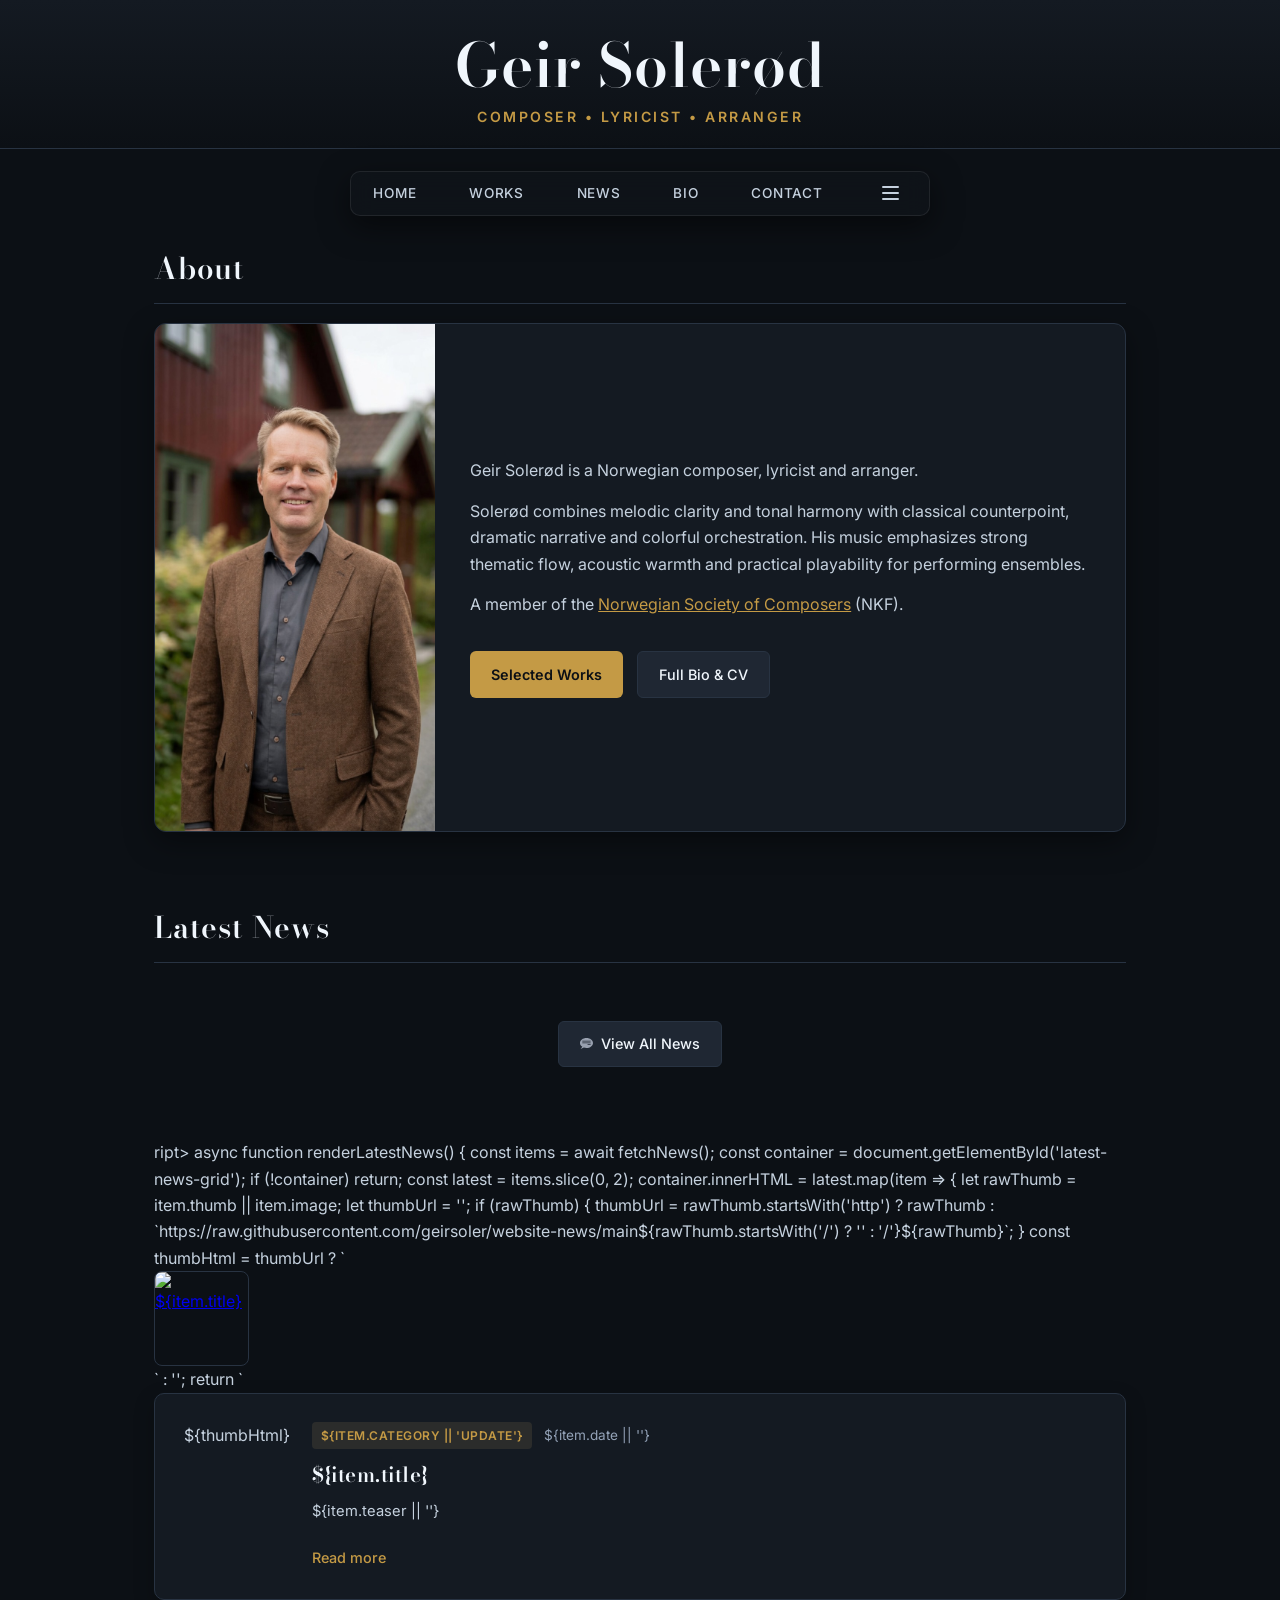
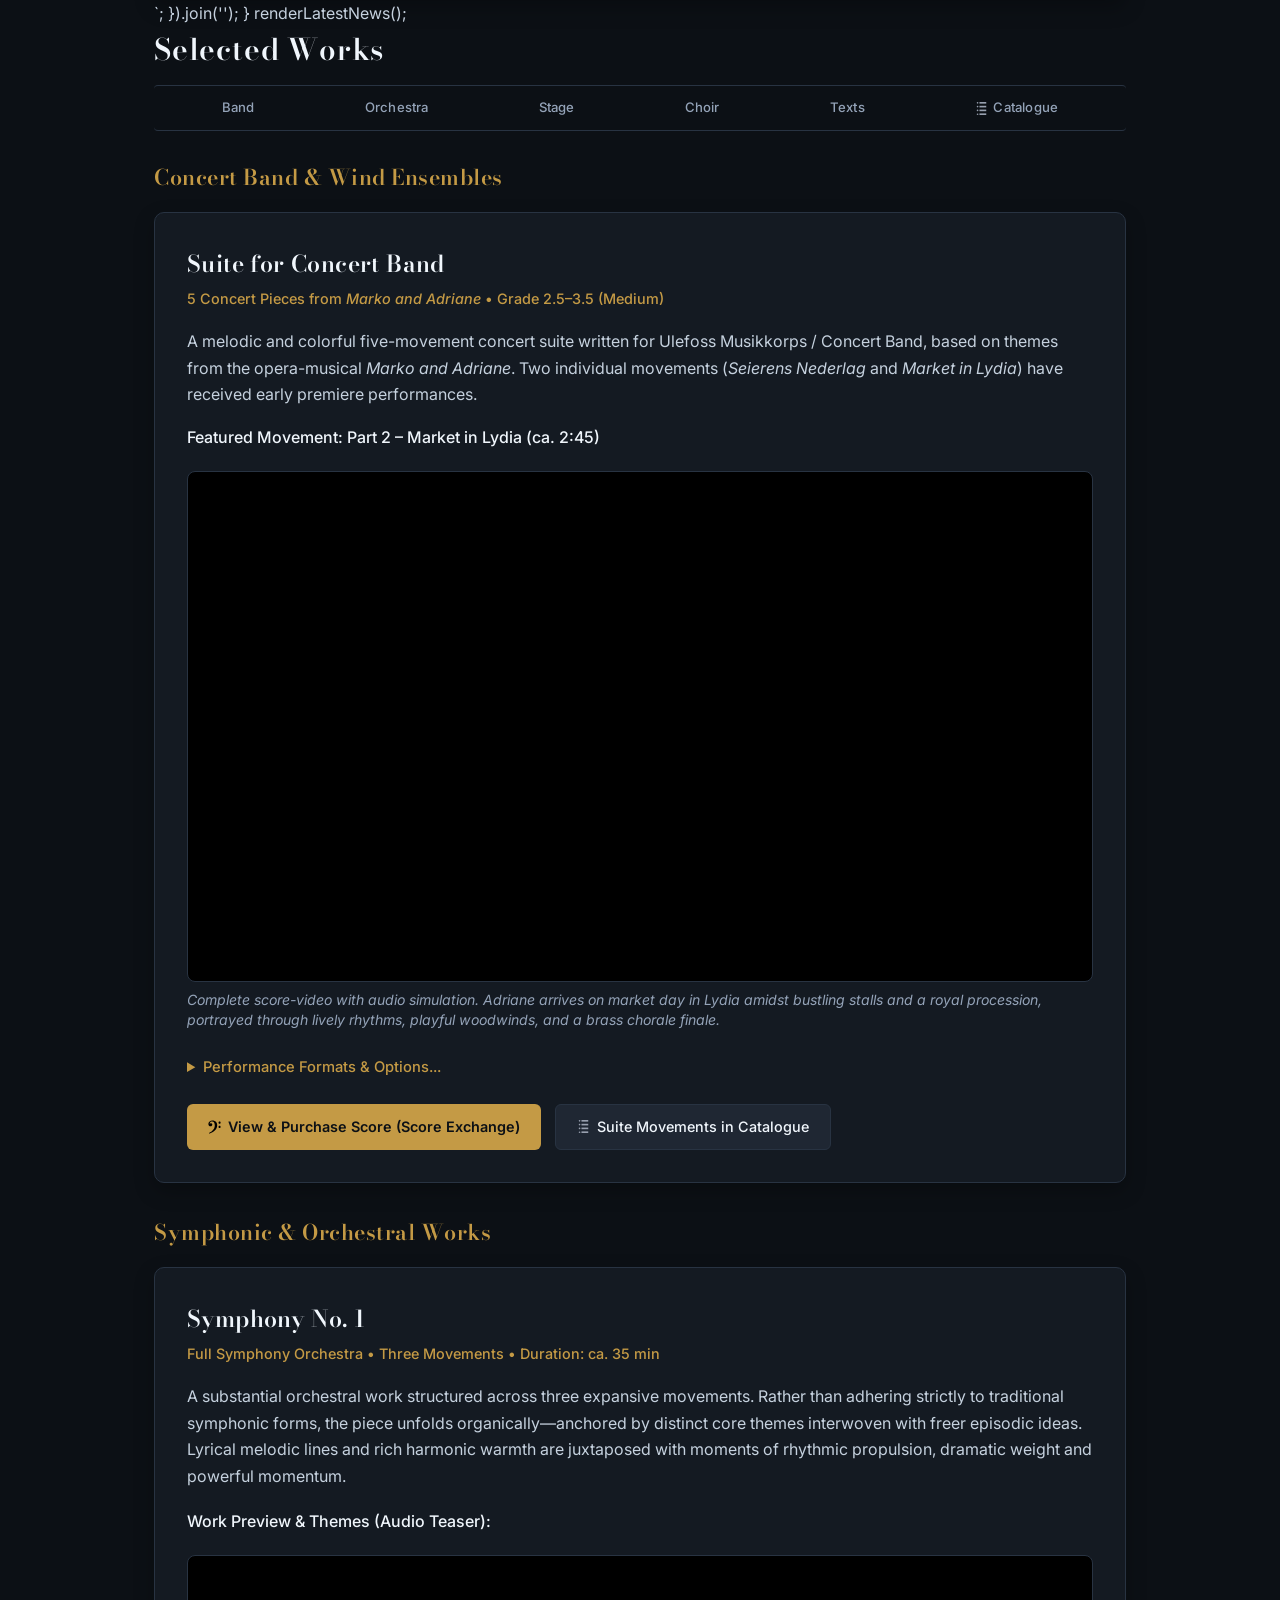
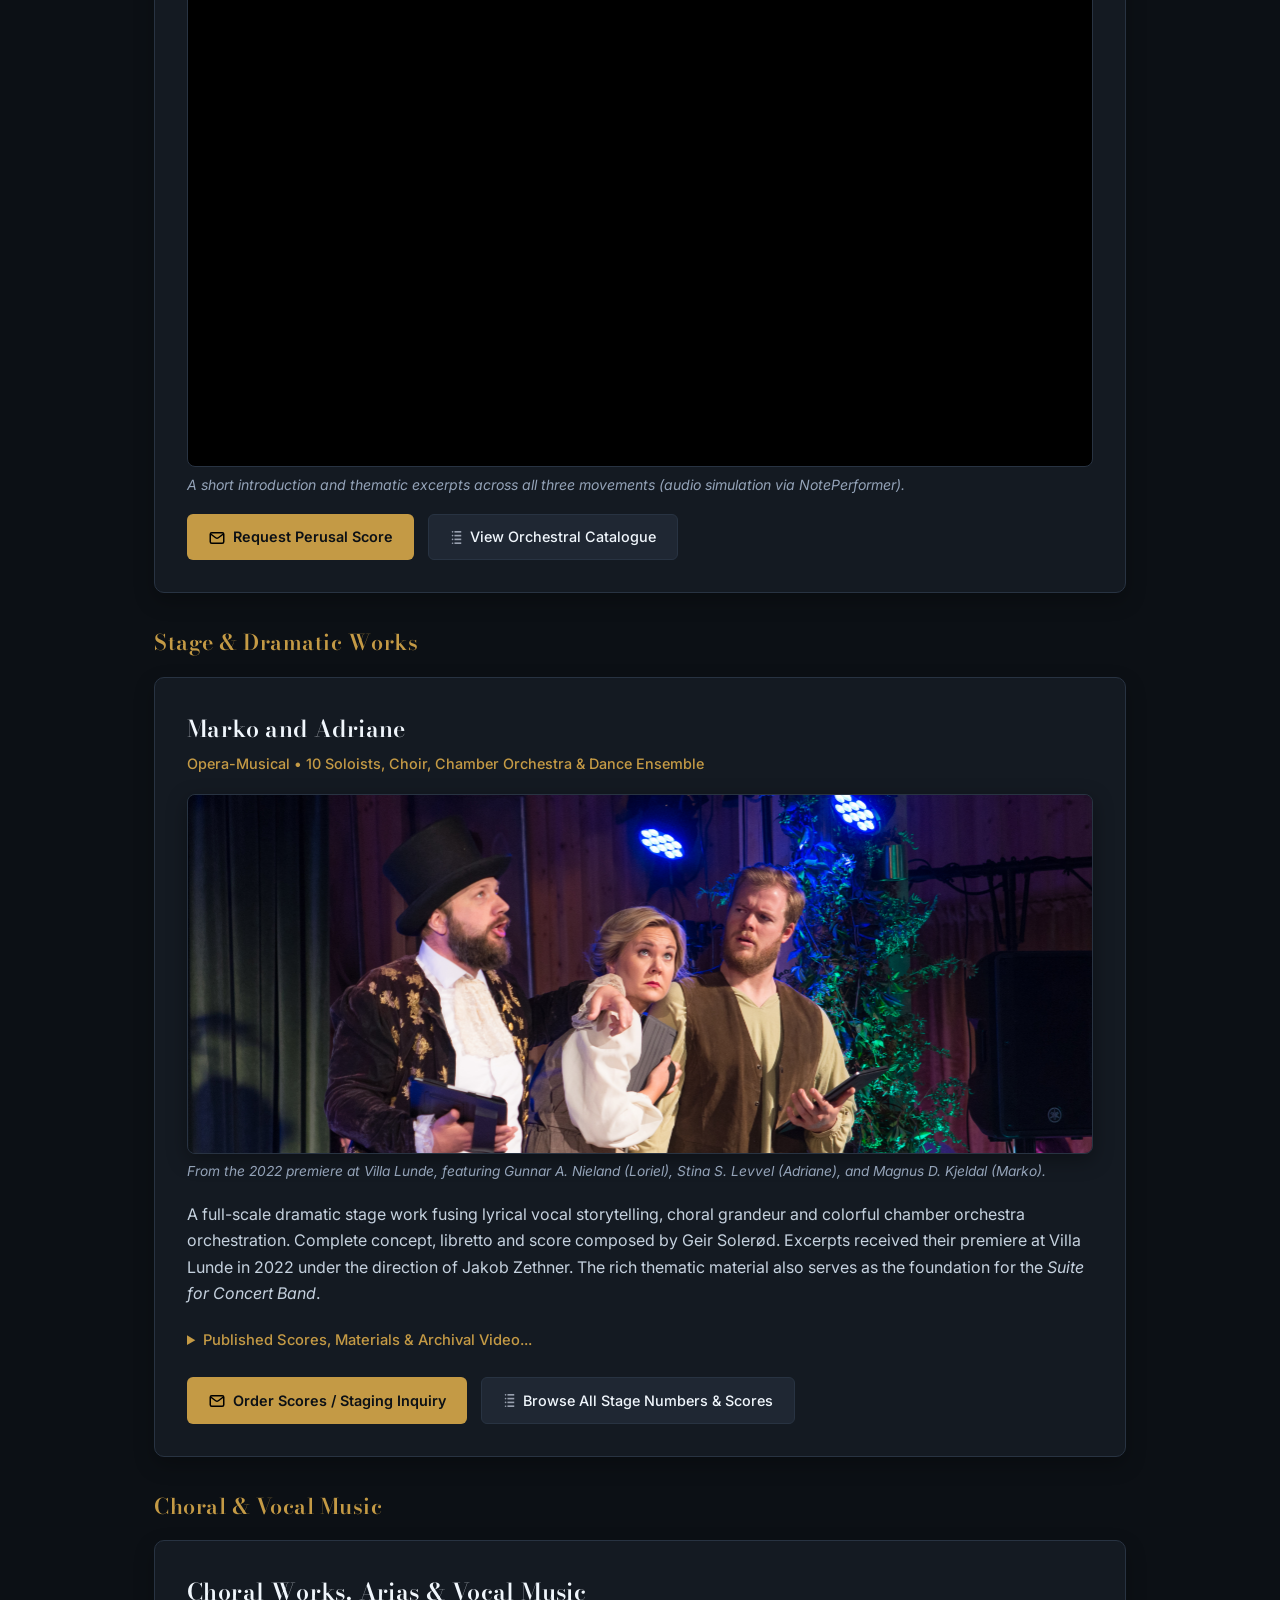
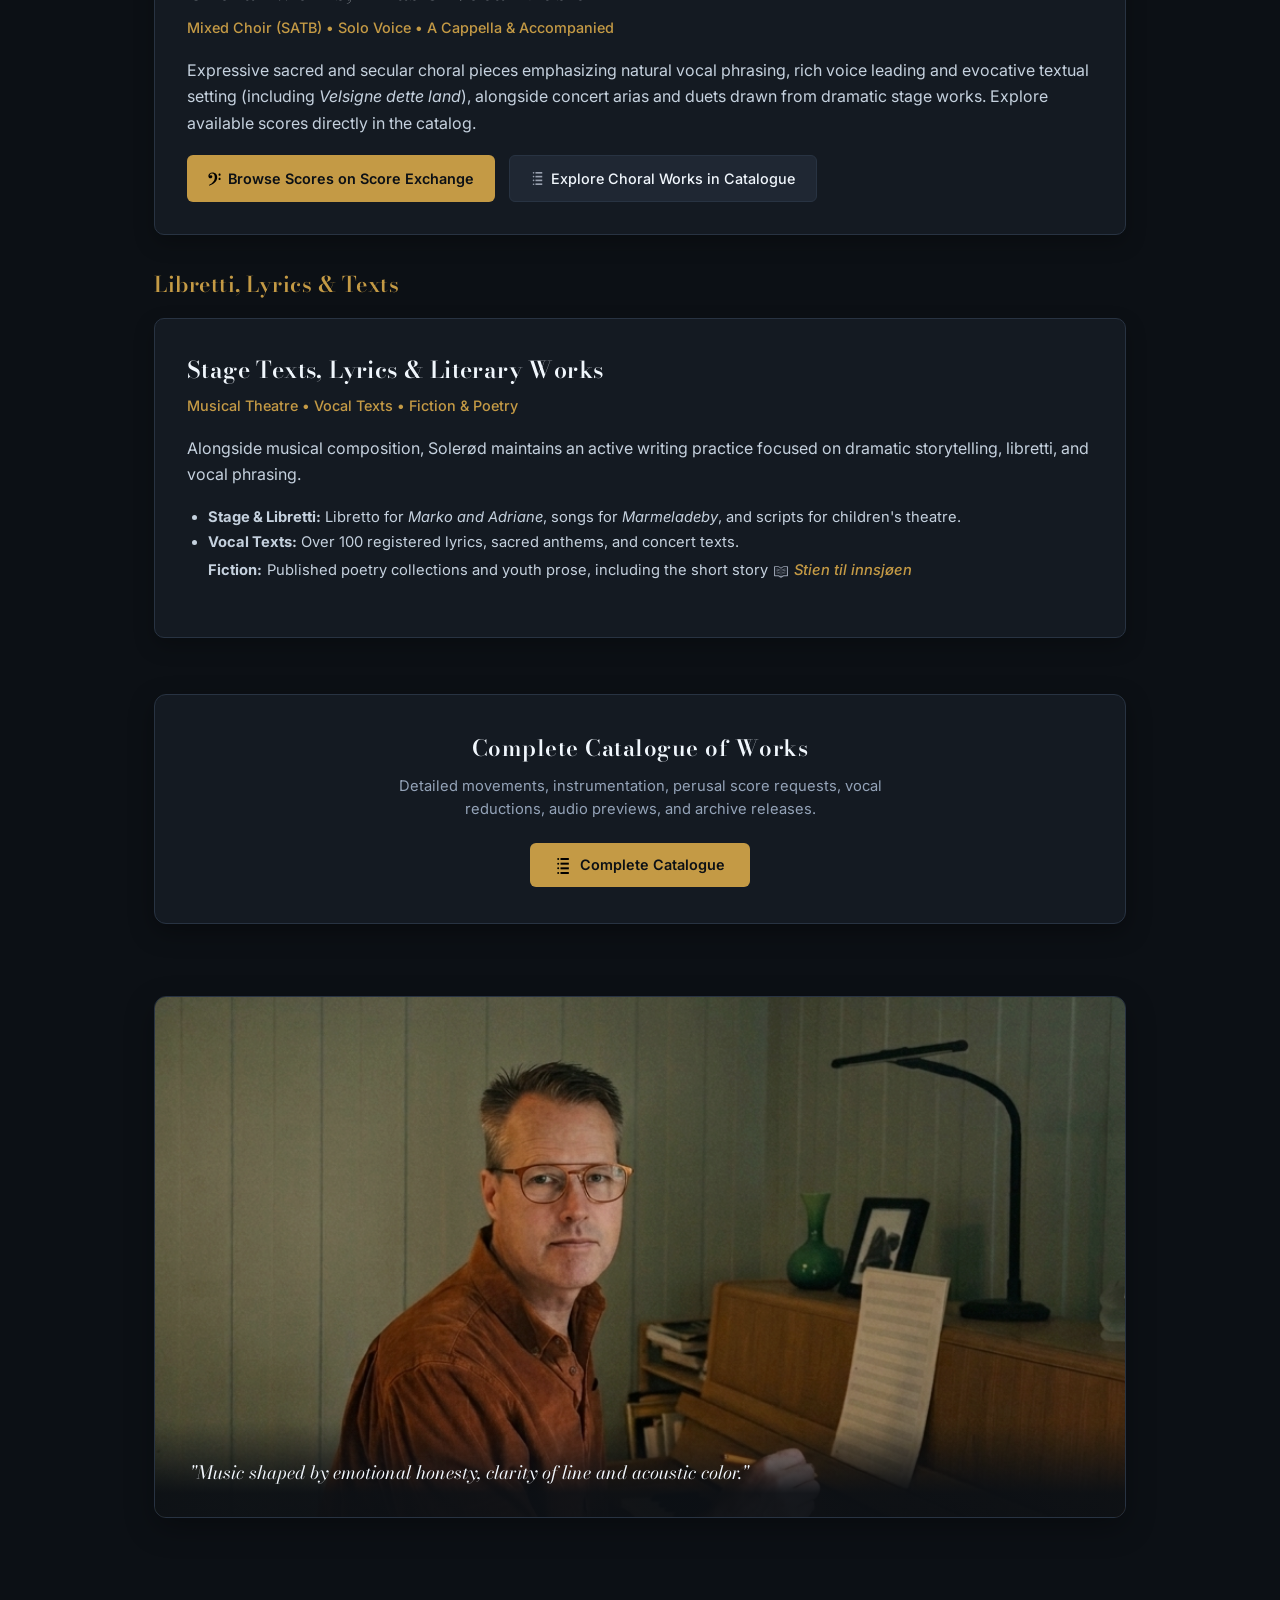
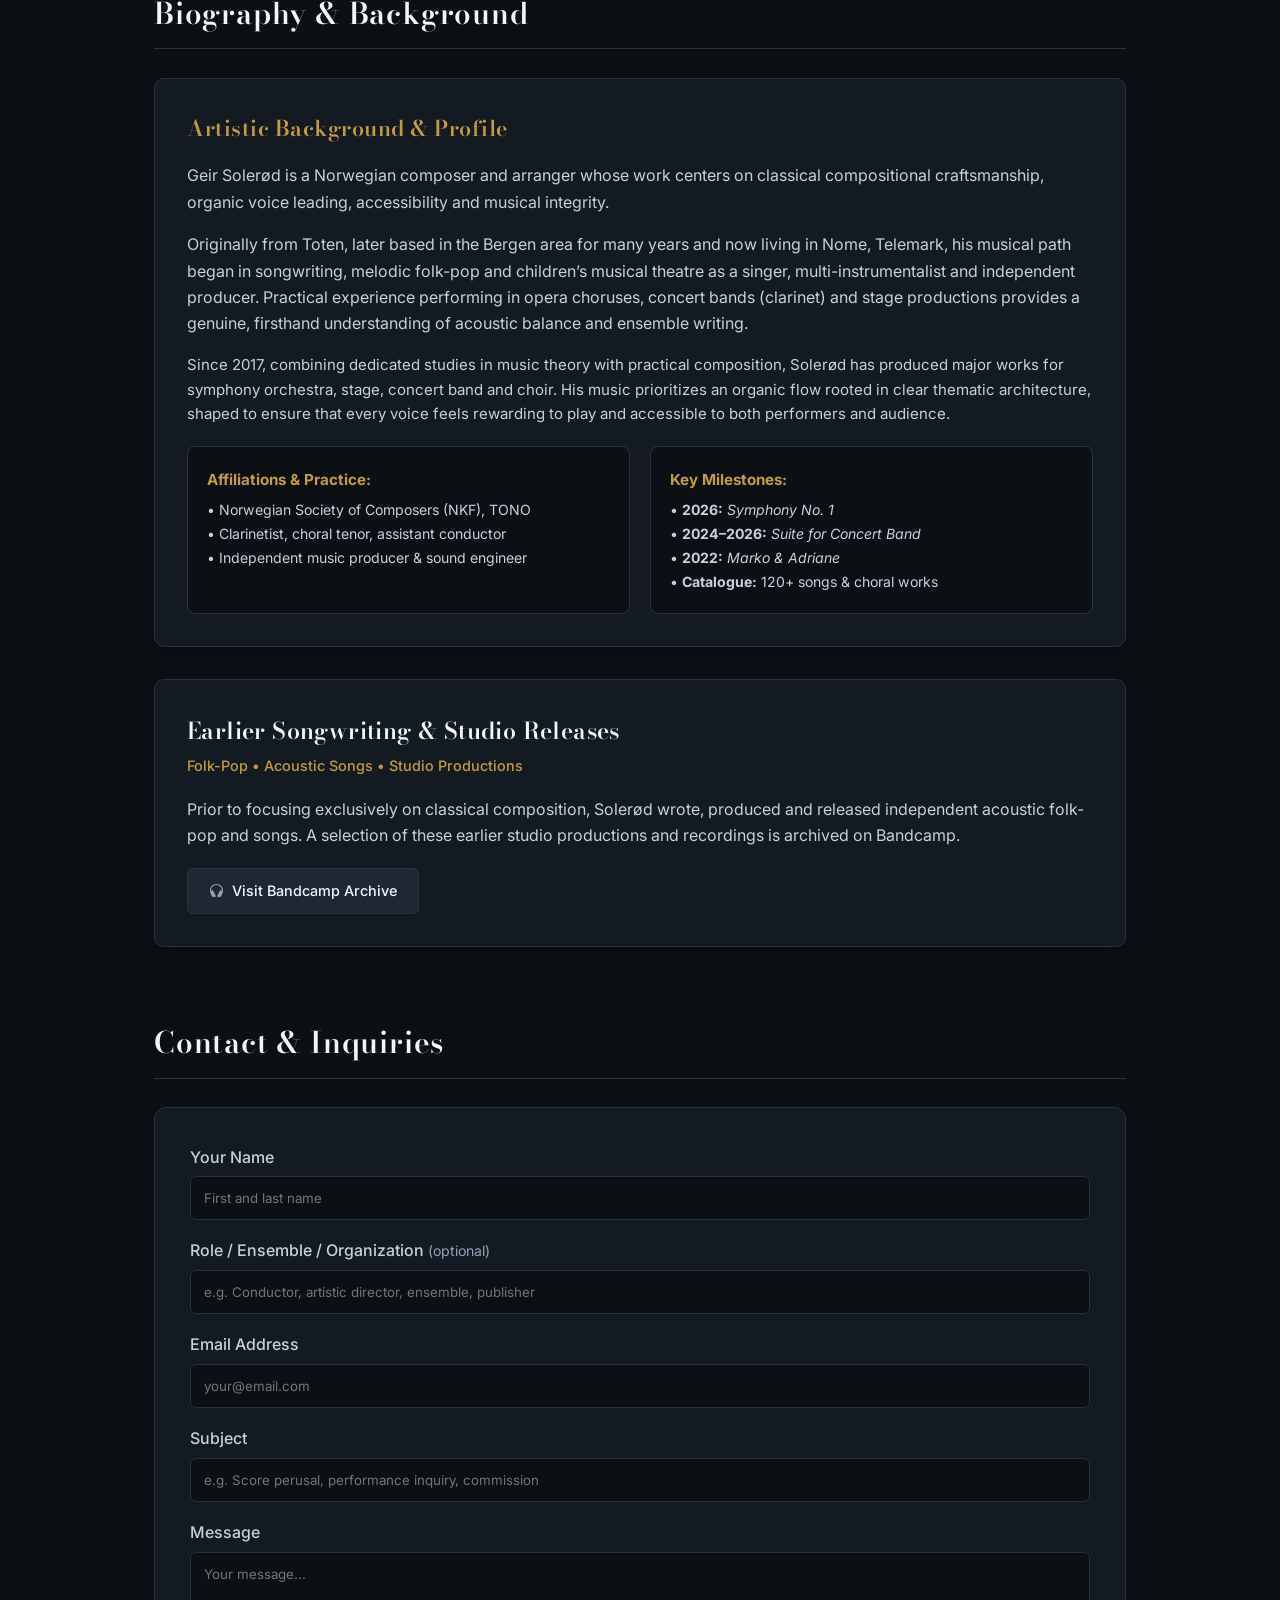
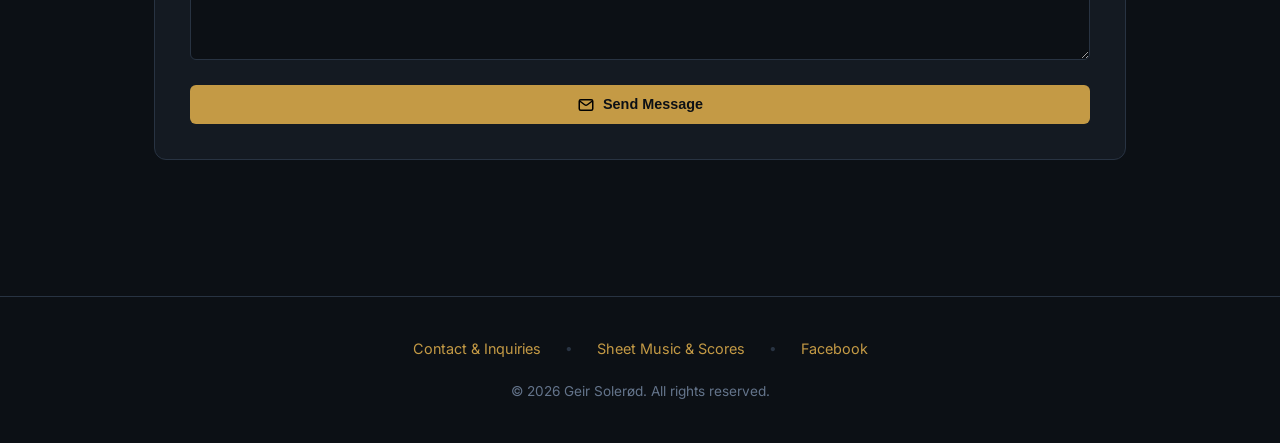
==== index.html @ 2bfa08a0 "Synkroniserer fullstendig nettsted med GitHub" ====
<!DOCTYPE html>
<html lang="en">
<head>
    <meta charset="UTF-8">
    <meta name="viewport" content="width=device-width, initial-scale=1.0">
    <title>Geir Soler&oslash;d | Norwegian Composer, Lyricist &amp; Arranger</title>
    <meta name="description" content="Official website of Norwegian composer and lyricist Geir Soler&oslash;d (NKF, TONO). Symphonic, stage, concert band, choral music, and literary works.">
    <meta name="author" content="Geir Soler&oslash;d">
    <link rel="canonical" href="https://geirsolerod.no/">
    <link rel="icon" type="image/svg+xml" href="my-favicons/favicon.svg">

    <!-- Open Graph / Social Media -->
    <meta property="og:type" content="profile">
    <meta property="og:title" content="Geir Soler&oslash;d | Norwegian Composer, Lyricist &amp; Arranger">
    <meta property="og:description" content="Official portfolio and catalogue: Symphonic, concert band, stage, and choral music. Member of the Norwegian Society of Composers (NKF).">
    <meta property="og:url" content="https://geirsolerod.no/">
    <meta property="og:image" content="https://geirsolerod.no/img/profile.jpg">

    <meta name="twitter:card" content="summary_large_image">
    <meta name="twitter:title" content="Geir Soler&oslash;d | Norwegian Composer, Lyricist &amp; Arranger">
    <meta name="twitter:description" content="Official portfolio and catalogue: Symphonic, concert band, stage, and choral music.">
    <meta name="twitter:image" content="https://geirsolerod.no/img/profile.jpg">

    <!-- Schema.org Data -->
    <script type="application/ld+json">
    {
        "@context": "https://schema.org",
        "@type": "Person",
        "name": "Geir Soler\u00f8d",
        "jobTitle": "Composer, Lyricist & Arranger",
        "nationality": "Norwegian",
        "url": "https://geirsolerod.no",
        "image": "https://geirsolerod.no/img/profile.jpg",
        "sameAs": [
            "https://komponist.no/",
            "https://www.facebook.com/gsun.music",
            "https://geirsolerod.bandcamp.com/",
            "https://www.scoreexchange.com/profiles/geir-solerod"
        ]
    }
    </script>

    <!-- Google Fonts -->
    <link rel="preconnect" href="https://fonts.googleapis.com">
    <link rel="preconnect" href="https://fonts.gstatic.com" crossorigin>
    <link href="https://fonts.googleapis.com/css2?family=Bodoni+Moda:ital,opsz,wght@0,6..96,500;0,6..96,600;0,6..96,700;1,6..96,400&family=Inter:wght@300;400;500;600&display=swap" rel="stylesheet">

    <!-- Felles CSS -->
    <link rel="stylesheet" href="css/main.css">

    <!-- Sidespesifikk CSS for Hovedsiden -->
    <style>
        h1 {
            font-family: 'Bodoni Moda', serif;
            font-size: clamp(2.4rem, 5vw, 3.8rem);
            color: var(--text-bright);
            letter-spacing: 1px;
            margin-bottom: 0.4rem;
            font-weight: 600;
            line-height: 1.1;
        }

        /* Svevende kapsel-meny (Desktop) */
        .main-nav {
            position: -webkit-sticky;
            position: sticky;
            top: 1rem;
            z-index: 500;
            max-width: 580px;
            margin: 1.4rem auto 1rem;
            background: rgba(15, 20, 26, 0.88);
            backdrop-filter: blur(12px);
            -webkit-backdrop-filter: blur(12px);
            border: 1px solid rgba(255, 255, 255, 0.08);
            border-radius: 10px;
            padding: 0.55rem 1.4rem;
            box-shadow: 0 10px 30px rgba(0, 0, 0, 0.5);
            overflow: visible;
        }

        .nav-container {
            display: flex;
            justify-content: space-between;
            align-items: center;
            width: 100%;
            position: static;
        }

        .nav-container a {
            color: var(--text);
            text-decoration: none;
            font-size: 0.85rem;
            font-weight: 500;
            letter-spacing: 0.8px;
            text-transform: uppercase;
            transition: color 0.2s;
        }

        .nav-container a:hover {
            color: var(--accent);
        }

        section {
            margin-bottom: 4.5rem;
        }

        section,
        [id^="work-"],
        .work-card,
        h3 {
            scroll-margin-top: 8.5rem;
        }

        h2 {
            font-family: 'Bodoni Moda', serif;
            font-size: 1.85rem;
            color: var(--text-bright);
            margin-bottom: 1.8rem;
            border-bottom: 1px solid var(--border);
            padding-bottom: 0.6rem;
            letter-spacing: 0.8px;
            font-weight: 600;
        }

        #works h2 {
            border-bottom: none !important;
            padding-bottom: 0 !important;
            margin-bottom: 0.5rem !important;
        }

        #about h2 {
            margin-bottom: 1.2rem;
        }

        h3 {
            font-family: 'Bodoni Moda', serif;
            font-size: 1.35rem;
            color: var(--accent);
            margin: 2rem 0 1rem;
            letter-spacing: 0.5px;
            font-weight: 600;
        }

        /* Bio Layout */
        .bio-grid {
            display: grid;
            grid-template-columns: 280px 1fr;
            gap: 2.2rem;
            background: var(--card-bg);
            border: 1px solid var(--border);
            border-radius: 12px;
            overflow: hidden;
            box-shadow: 0 10px 30px rgba(0,0,0,0.4);
        }

        .bio-image-wrapper {
            width: 100%;
            height: 100%;
            min-height: 380px;
            overflow: hidden;
            position: relative;
        }

        .bio-image {
            width: 100%;
            height: 100%;
            object-fit: cover;
            object-position: center 15%;
            display: block;
        }

        .bio-content {
            padding: 2.2rem 2.2rem 2.2rem 0;
            display: flex;
            flex-direction: column;
            justify-content: center;
            gap: 0.9rem;
        }

        .bio-content a {
            color: var(--accent);
            text-decoration: underline;
        }

        .bio-content a:hover {
            color: var(--accent-hover);
        }

        .bio-content a.btn {
            text-decoration: none;
        }

        .bio-content a.btn-primary {
            color: #0c1015 !important;
        }

        .bio-content a.btn-secondary {
            color: var(--text-bright) !important;
        }

        /* Bio Highlights */
        .bio-highlights-grid {
            display: grid;
            grid-template-columns: 1fr 1fr;
            gap: 1.2rem;
            margin-top: 1.2rem;
        }

        .bio-highlight-card {
            background: var(--bg);
            padding: 1.2rem;
            border-radius: 8px;
            border: 1px solid var(--border);
        }

        .bio-highlight-card ul {
            list-style-type: none;
            padding-left: 0;
            line-height: 1.7;
            font-size: 0.88rem;
        }

        .highlight-title {
            color: var(--accent);
            display: block;
            margin-bottom: 0.4rem;
            font-size: 0.95rem;
        }

        /* Work Cards */
        .work-card {
            background: var(--card-bg);
            border: 1px solid var(--border);
            border-radius: 10px;
            padding: 2rem;
            margin-bottom: 1.8rem;
            box-shadow: 0 8px 20px rgba(0,0,0,0.25);
        }

        .work-title {
            font-family: 'Bodoni Moda', serif;
            font-size: 1.45rem;
            font-weight: 600;
            color: var(--text-bright);
            margin-bottom: 0.25rem;
            letter-spacing: 0.4px;
        }

        .work-meta {
            color: var(--accent);
            font-size: 0.9rem;
            margin-bottom: 1.1rem;
            font-weight: 500;
        }

        .video-container {
            position: relative;
            padding-bottom: 56.25%;
            height: 0;
            overflow: hidden;
            border-radius: 8px;
            margin: 1.3rem 0;
            background: #000;
            border: 1px solid var(--border);
        }

        .video-container iframe {
            position: absolute;
            top: 0; left: 0; width: 100%; height: 100%; border: 0;
        }

        .stage-img-container {
            width: 100%;
            height: 360px;
            overflow: hidden;
            border-radius: 8px;
            margin: 1.1rem 0 1.4rem;
            border: 1px solid var(--border);
            box-shadow: 0 6px 20px rgba(0,0,0,0.35);
        }

        .stage-img {
            width: 100%;
            height: 100%;
            object-fit: cover;
            object-position: 45% 25%;
            display: block;
        }

        .stage-caption {
            font-size: 0.86rem;
            color: #94a3b8;
            font-style: italic;
            margin: -0.9rem 0 1.2rem;
            line-height: 1.45;
        }

        .studio-card {
            position: relative;
            border-radius: 12px;
            overflow: hidden;
            border: 1px solid var(--border);
            margin-bottom: 4.5rem;
            box-shadow: 0 10px 30px rgba(0,0,0,0.3);
        }

        .studio-img {
            width: 100%;
            height: 520px;
            object-fit: cover;
            object-position: center 53%;
            display: block;
            filter: brightness(0.9);
        }

        .studio-overlay {
            position: absolute;
            bottom: 0;
            left: 0;
            right: 0;
            padding: 2.2rem 2.2rem 1.8rem;
            background: linear-gradient(180deg, transparent 0%, rgba(12, 16, 21, 0.95) 75%);
            color: var(--text-bright);
            font-family: 'Bodoni Moda', serif;
            font-style: italic;
            font-size: 1.15rem;
        }

        details.work-details {
            margin: 1rem 0 0.5rem;
        }

        details.work-details summary {
            cursor: pointer;
            color: var(--accent);
            font-size: 0.92rem;
            font-weight: 500;
            user-select: none;
            padding: 0.35rem 0;
            transition: color 0.2s;
        }

        details.work-details summary:hover {
            color: var(--accent-hover);
        }

        details.work-details .details-body {
            padding-top: 0.8rem;
            border-top: 1px dashed var(--border);
            margin-top: 0.5rem;
        }

        /* Formular */
        form {
            display: grid;
            gap: 1.1rem;
            background: var(--card-bg);
            padding: 2.2rem;
            border-radius: 12px;
            border: 1px solid var(--border);
        }

        input, textarea {
            width: 100%;
            padding: 0.8rem;
            background: var(--bg);
            border: 1px solid var(--border);
            border-radius: 6px;
            color: var(--text-bright);
            font-family: inherit;
        }

        input:focus, textarea:focus {
            outline: none;
            border-color: var(--accent);
        }

        /* Tablet (iPad 820px) */
        @media (max-width: 850px) {
            header {
                padding: 1.8rem 1rem 1rem !important;
            }

            .main-nav {
                margin: 0 auto 0.6rem !important;
            }

            .container {
                padding: 0.6rem 1rem 3rem !important;
            }

            section {
                margin-bottom: 2.5rem !important;
                scroll-margin-top: 6.8rem;
            }

            h2 {
                font-size: 1.5rem;
                margin-bottom: 1rem !important;
            }

            .bio-grid {
                grid-template-columns: 1fr;
                text-align: center;
            }

            .bio-image-wrapper {
                width: min(340px, 80%);
                height: 300px;
                min-height: 0;
                margin: 1rem auto 0;
                border-radius: 10px;
                border: 1px solid var(--border);
            }

            .bio-content {
                padding: 1.4rem 1.8rem 1.8rem;
                text-align: left;
            }

            .btn-group {
                justify-content: flex-start;
            }

            .stage-img-container {
                height: 280px;
            }

            .studio-img {
                height: 420px;
                object-position: 40% 55%;
            }
        }

        /* Mobil (Under 768px) */
        @media (max-width: 768px) {
            .main-nav {
                top: 0;
                max-width: 100% !important;
                border-radius: 0 !important;
                border-left: none !important;
                border-right: none !important;
                border-top: none !important;
                border-bottom: 1px solid var(--border) !important;
                padding: 0.65rem 1rem !important;
                margin: 0 0 0.5rem 0 !important;
                box-shadow: 0 4px 15px rgba(0, 0, 0, 0.4);
            }

            .nav-container {
                justify-content: space-between;
                gap: 0;
            }

            .container {
                padding: 0.4rem 0.8rem 3rem !important;
            }

            section,
            [id^="work-"],
            .work-card,
            h3 {
                scroll-margin-top: 6.5rem;
            }

            .bio-highlights-grid {
                grid-template-columns: 1fr !important;
                gap: 0.9rem;
            }
        }

        /* Sm� mobilskjermer (Under 500px) */
        @media (max-width: 500px) {
            header {
                padding: 2.2rem 1rem 1.4rem !important;
            }

            .container {
                padding: 1.2rem 0.8rem 3rem !important;
            }

            section {
                margin-bottom: 2.8rem;
            }

            h2 {
                font-size: 1.45rem;
                margin-bottom: 1.2rem;
            }

            h3 {
                font-size: 1.2rem;
                margin: 1.4rem 0 0.6rem;
            }

            .work-card, form {
                padding: 1.25rem;
                margin-bottom: 1.25rem;
            }

            .bio-grid {
                gap: 0.5rem;
            }

            .bio-image-wrapper {
                width: 220px;
                height: 240px;
                min-height: 0;
                margin: 1rem auto 0.2rem;
                border-radius: 8px;
                overflow: hidden;
                border: 1px solid var(--border);
            }

            .bio-image {
                width: 100%;
                height: 100%;
                object-fit: cover;
                object-position: center 14%;
                transform: scale(1.4);
                display: block;
            }

            .bio-content {
                padding: 0 1.2rem 1.5rem;
            }

            .stage-img-container {
                height: 180px;
                margin: 0.7rem 0 1rem;
            }

            .studio-card {
                margin-bottom: 2.8rem;
                height: 250px;
            }

            .studio-img {
                width: 100%;
                height: 100%;
                object-fit: cover;
                object-position: 48% 45% !important;
                transform: scale(1.28) !important;
                transform-origin: 40% 70%;
                display: block;
            }

            .studio-overlay {
                padding: 1.2rem 1rem 0.8rem;
                font-size: 0.88rem;
            }

            .btn-group {
                flex-direction: row;
                flex-wrap: wrap;
                gap: 0.6rem;
            }

            .btn {
                width: auto !important;
                padding: 0.55rem 1rem !important;
                font-size: 0.84rem;
            }
        }
    </style>
</head>

<body>

    <header id="top">
        <h1>Geir Soler&oslash;d</h1>
        <div class="subtitle">Composer &bull; Lyricist &bull; Arranger</div>
    </header>

    <!-- Global Navigation -->
    <nav class="main-nav" id="main-nav">
        <div class="nav-container">
            <a href="index.html#top">Home</a>
            <a href="#works">Works</a>
            <a href="news.html">News</a>
            <a href="#biography">Bio</a>
            <a href="#contact">Contact</a>

            <!-- Global Hamburgermeny -->
            <div class="menu-dropdown-wrapper">
                <button id="menu-btn" class="menu-btn" aria-label="Toggle navigation menu" aria-expanded="false">
                    <span class="bar"></span>
                    <span class="bar"></span>
                    <span class="bar"></span>
                </button>

                <div id="dropdown-menu" class="dropdown-menu">
                    <div class="dropdown-header">Pages</div>
                    <a href="index.html" class="dropdown-item active-page">
                        <img src="svg/home-svgrepo-com.svg" alt="Home" class="table-icon icon-home">
                        <span>Home</span>
                    </a>
                    <a href="news.html" class="dropdown-item">
                        <img src="svg/chat-bubble-sign-svgrepo-com.svg" alt="News" class="table-icon icon-news">
                        <span>News &amp; Updates</span>
                    </a>
                    <a href="catalogue.html" class="dropdown-item">
                        <img src="svg/bulleted-list-catalogue-svgrepo-com.svg" alt="Catalogue" class="table-icon icon-cat">
                        <span>Complete Catalogue</span>
                    </a>

                    <div class="dropdown-divider"></div>
                    <div class="dropdown-header">Sections on Home</div>
                    <a href="#about" class="dropdown-item">About</a>
                    <a href="#news" class="dropdown-item">Latest News</a>
                    <a href="#works" class="dropdown-item">Selected Works</a>

                    <!-- Underpunkter med innrykk -->
                    <div class="dropdown-sub-items">
                        <a href="#work-concert-band" class="dropdown-item dropdown-sub-item">Concert Band</a>
                        <a href="#work-symphony-1" class="dropdown-item dropdown-sub-item">Orchestra</a>
                        <a href="#work-marko-adriane" class="dropdown-item dropdown-sub-item">Stage Music</a>
                        <a href="#work-choral-vocal" class="dropdown-item dropdown-sub-item">Choral Music</a>
                        <a href="#work-literary-writing" class="dropdown-item dropdown-sub-item">Lyrics &amp; Texts</a>
                    </div>

                    <a href="#biography" class="dropdown-item">Biography &amp; CV</a>
                    <a href="#contact" class="dropdown-item">Contact</a>
                </div>
            </div>
        </div>
    </nav>

    <main class="container">

        <!-- Top Bio (Executive Summary) -->
        <section id="about">
            <h2>About</h2>
            <div class="bio-grid">
                <div class="bio-image-wrapper">
                    <img src="img/profile.jpg" alt="Geir Soler&oslash;d" class="bio-image">
                </div>
                <div class="bio-content">
                    <p>Geir Soler&oslash;d is a Norwegian composer, lyricist and arranger.</p>
                    <p>Soler&oslash;d combines melodic clarity and tonal harmony with classical counterpoint, dramatic narrative and colorful orchestration. His music emphasizes strong thematic flow, acoustic warmth and practical playability for performing ensembles.</p>
                    <p>A member of the <a href="https://komponist.no/" target="_blank" rel="noopener">Norwegian Society of Composers</a> (NKF).</p>
                    <div class="btn-group">
                        <a href="#works" class="btn btn-primary">Selected Works</a>
                        <a href="#biography" class="btn btn-secondary">Full Bio &amp; CV</a>
                    </div>
                </div>
            </div>
        </section>

        <!-- Latest News -->
        <section id="news" class="latest-news-section">
            <h2>Latest News</h2>

            <div id="latest-news-grid" class="latest-news-grid">
                <!-- Sakene tegnes inn automatisk via JavaScript -->
            </div>

            <div class="news-more-wrap" style="display: flex; justify-content: center; gap: 0.9rem; flex-wrap: wrap;">
                <a href="news.html" class="btn btn-secondary" style="display: inline-flex; align-items: center; gap: 0.5rem;">
                    <img src="svg/chat-bubble-sign-svgrepo-com.svg" alt="News" class="table-icon icon-news">
                    <span>View All News</span>
                </a>
            </div>
        </section>

        <script src="js/news-loader.js"></script>
        <script>
        async function renderLatestNews() {
            const items = await fetchNews();
            const container = document.getElementById('latest-news-grid');
            if (!container) return;

            const latest = items.slice(0, 2);

            container.innerHTML = latest.map(item => {
                let rawThumb = item.thumb || item.image;
                let thumbUrl = '';

                if (rawThumb) {
                    thumbUrl = rawThumb.startsWith('http')
                        ? rawThumb
                        : `https://raw.githubusercontent.com/geirsoler/website-news/main${rawThumb.startsWith('/') ? '' : '/'}${rawThumb}`;
                }

                // Hent ut �rstall for statisk URL
                const year = (item.date && item.date.match(/^\d{4}/)) ? item.date.slice(0, 4) : '2026';
                const articleUrl = `/news/${year}/${encodeURIComponent(item.id)}.html`;

                const thumbHtml = thumbUrl ? `
                    <a href="${articleUrl}" class="news-card-thumb-link">
                        <img src="${thumbUrl}" alt="${item.title}" class="news-card-thumb-img">
                    </a>
                ` : '';

                return `
                    <article class="news-card-compact ${thumbUrl ? 'has-thumb' : 'no-thumb'}">
                        <div class="news-card-inner">
                            ${thumbHtml}
                            <div class="news-card-content">
                                <div class="news-meta-row">
                                    <span class="news-tag">${item.category || 'Update'}</span>
                                    <span class="news-date">${item.date || ''}</span>
                                </div>
                                <h3><a href="${articleUrl}">${item.title}</a></h3>
                                <p>${item.teaser || ''}</p>
                                <div>
                                    <a href="${articleUrl}" class="read-more">Read more</a>
                                </div>
                            </div>
                        </div>
                    </article>
                `;
            }).join('');
        }

        renderLatestNews();
        </script>ript>
        async function renderLatestNews() {
            const items = await fetchNews();
            const container = document.getElementById('latest-news-grid');
            if (!container) return;

            const latest = items.slice(0, 2);

            container.innerHTML = latest.map(item => {
                let rawThumb = item.thumb || item.image;
                let thumbUrl = '';

                if (rawThumb) {
                    thumbUrl = rawThumb.startsWith('http')
                        ? rawThumb
                        : `https://raw.githubusercontent.com/geirsoler/website-news/main${rawThumb.startsWith('/') ? '' : '/'}${rawThumb}`;
                }

                const thumbHtml = thumbUrl ? `
                    <a href="article.html?id=${encodeURIComponent(item.id)}" class="news-card-thumb-link">
                        <img src="${thumbUrl}" alt="${item.title}" class="news-card-thumb-img">
                    </a>
                ` : '';

                return `
                    <article class="news-card-compact ${thumbUrl ? 'has-thumb' : 'no-thumb'}">
                        <div class="news-card-inner">
                            ${thumbHtml}
                            <div class="news-card-content">
                                <div class="news-meta-row">
                                    <span class="news-tag">${item.category || 'Update'}</span>
                                    <span class="news-date">${item.date || ''}</span>
                                </div>
                                <h3><a href="article.html?id=${encodeURIComponent(item.id)}">${item.title}</a></h3>
                                <p>${item.teaser || ''}</p>
<div>
    <a href="article.html?id=${encodeURIComponent(item.id)}" class="read-more">Read more</a>
</div>
                            </div>
                        </div>
                    </article>
                `;
            }).join('');
        }

        renderLatestNews();
        </script>

        <!-- Selected Works / Catalogue -->
        <section id="works">
            <h2 style="border-bottom: none !important; margin-bottom: 0.55rem !important; padding-bottom: 0 !important;">Selected Works</h2>

            <!-- In-page Filterrad -->
            <div class="inpage-nav-row">
                <a href="#work-concert-band" class="inpage-nav-btn" title="Jump to Concert Band works">Band</a>
                <a href="#work-symphony-1" class="inpage-nav-btn" title="Jump to Symphonic &amp; Orchestral works">Orchestra</a>
                <a href="#work-marko-adriane" class="inpage-nav-btn" title="Jump to Stage &amp; Dramatic works">Stage</a>
                <a href="#work-choral-vocal" class="inpage-nav-btn" title="Jump to Choral &amp; Vocal works">Choir</a>
                <a href="#work-literary-writing" class="inpage-nav-btn" title="Jump to Literary writing &amp; lyrics">Texts</a>
                <a href="catalogue.html" class="inpage-nav-btn" title="View complete catalogue of works">
                    <img src="svg/bulleted-list-catalogue-svgrepo-com.svg" alt="" class="table-icon icon-cat">
                    <span>Catalogue</span>
                </a>
            </div>

            <!-- 1. Concert Band -->
            <div id="work-concert-band">
                <h3>Concert Band &amp; Wind Ensembles</h3>
                <div class="work-card">
                    <div class="work-title">Suite for Concert Band</div>
                    <div class="work-meta">5 Concert Pieces from <em>Marko and Adriane</em> &bull; Grade 2.5&ndash;3.5 (Medium)</div>
                    <p>A melodic and colorful five-movement concert suite written for Ulefoss Musikkorps / Concert Band, based on themes from the opera-musical <em>Marko and Adriane</em>. Two individual movements (<em>Seierens Nederlag</em> and <em>Market in Lydia</em>) have received early premiere performances.</p>

                    <p style="margin-top: 1rem; font-weight: 500; color: var(--text-bright);">Featured Movement: Part 2 &ndash; Market in Lydia (ca. 2:45)</p>
                    <div class="video-container">
                        <iframe src="https://www.youtube-nocookie.com/embed/XBfpxgsNHYQ" title="Market in Lydia - ScoreVideo" allow="accelerometer; autoplay; clipboard-write; encrypted-media; gyroscope; picture-in-picture" allowfullscreen></iframe>
                    </div>
                    <p style="font-size: 0.88rem; color: #94a3b8; font-style: italic; margin: -0.8rem 0 1.2rem; line-height: 1.4;">
                        Complete score-video with audio simulation. Adriane arrives on market day in Lydia amidst bustling stalls and a royal procession, portrayed through lively rhythms, playful woodwinds, and a brass chorale finale.
                    </p>

                    <details class="work-details">
                        <summary>Performance Formats &amp; Options...</summary>
                        <div class="details-body">
                            <p style="font-size: 0.92rem; color: var(--text);">
                                <strong>Flexible Performance Formats:</strong> Playable as standalone pieces, a complete five-movement suite, with narrator, or as stage music &mdash; featuring extensive cross-cueing for flexible instrumentation and smaller ensembles.
                            </p>
                        </div>
                    </details>

                    <div class="btn-group">
                        <a href="https://www.scoreexchange.com/scores/market-in-lydia-692166.html" target="_blank" rel="noopener" class="btn btn-primary" style="display: inline-flex; align-items: center; gap: 0.45rem;">
                            <img src="svg/C-clef.svg" alt="Score" class="table-icon icon-score">
                            <span>View &amp; Purchase Score (Score Exchange)</span>
                        </a>
                        <a href="catalogue.html#cat-band" class="btn btn-secondary" style="display: inline-flex; align-items: center; gap: 0.45rem;">
                            <img src="svg/bulleted-list-catalogue-svgrepo-com.svg" alt="Catalogue" class="table-icon icon-cat">
                            <span>Suite Movements in Catalogue</span>
                        </a>
                    </div>
                </div>
            </div>

            <!-- 2. Symphonic / Major Works -->
            <div id="work-symphony-1">
                <h3>Symphonic &amp; Orchestral Works</h3>
                <div class="work-card">
                    <div class="work-title">Symphony No. 1</div>
                    <div class="work-meta">Full Symphony Orchestra &bull; Three Movements &bull; Duration: ca. 35 min</div>
                    <p>A substantial orchestral work structured across three expansive movements. Rather than adhering strictly to traditional symphonic forms, the piece unfolds organically&mdash;anchored by distinct core themes interwoven with freer episodic ideas. Lyrical melodic lines and rich harmonic warmth are juxtaposed with moments of rhythmic propulsion, dramatic weight and powerful momentum.</p>

                    <p style="margin-top: 1.2rem; font-weight: 500; color: var(--text-bright);">Work Preview &amp; Themes (Audio Teaser):</p>
                    <div class="video-container">
                        <iframe src="https://www.youtube-nocookie.com/embed/rx9EgYF1rWI" title="Symphony No. 1 Teaser" allow="accelerometer; autoplay; clipboard-write; encrypted-media; gyroscope; picture-in-picture" allowfullscreen></iframe>
                    </div>
                    <p style="font-size: 0.88rem; color: #94a3b8; font-style: italic; margin: -0.8rem 0 1.2rem; line-height: 1.4;">
                        A short introduction and thematic excerpts across all three movements (audio simulation via NotePerformer).
                    </p>

                    <div class="btn-group">
                        <a href="index.html?subject=Score%20Request:%20Symphony%20No.%201#contact" class="btn btn-primary" style="display: inline-flex; align-items: center; gap: 0.45rem;">
                            <img src="svg/email-svgrepo-com.svg" alt="Contact" class="table-icon icon-email">
                            <span>Request Perusal Score</span>
                        </a>
                        <a href="catalogue.html#cat-orchestra" class="btn btn-secondary" style="display: inline-flex; align-items: center; gap: 0.45rem;">
                            <img src="svg/bulleted-list-catalogue-svgrepo-com.svg" alt="Catalogue" class="table-icon icon-cat">
                            <span>View Orchestral Catalogue</span>
                        </a>
                    </div>
                </div>
            </div>

            <!-- 3. Stage & Opera-Musical -->
            <div id="work-marko-adriane">
                <h3>Stage &amp; Dramatic Works</h3>
                <div class="work-card">
                    <div class="work-title">Marko and Adriane</div>
                    <div class="work-meta">Opera-Musical &bull; 10 Soloists, Choir, Chamber Orchestra &amp; Dance Ensemble</div>

                    <div class="stage-img-container">
                        <img src="img/M&amp;A_Villa Lunde2022.jpg" alt="Marko and Adriane premiere at Villa Lunde" class="stage-img">
                    </div>
                    <p class="stage-caption">From the 2022 premiere at Villa Lunde, featuring Gunnar A. Nieland (Loriel), Stina S. Levvel (Adriane), and Magnus D. Kjeldal (Marko).</p>

                    <p>A full-scale dramatic stage work fusing lyrical vocal storytelling, choral grandeur and colorful chamber orchestra orchestration. Complete concept, libretto and score composed by Geir Soler&oslash;d. Excerpts received their premiere at Villa Lunde in 2022 under the direction of Jakob Zethner. The rich thematic material also serves as the foundation for the <em>Suite for Concert Band</em>.</p>

                    <details class="work-details">
                        <summary>Published Scores, Materials &amp; Archival Video...</summary>
                        <div class="details-body">
                            <p style="color: var(--text-bright); font-weight: 500; font-size: 0.95rem;">Published Scores (2023):</p>
                            <ul style="margin: 0.3rem 0 0.8rem 1.5rem; line-height: 1.7; color: var(--text); font-size: 0.92rem;">
                                <li><strong>Full Score</strong> (Chamber Orchestra, 2 volumes)</li>
                                <li><strong>Piano / Vocal Reduction</strong> (2 volumes)</li>
                            </ul>
                            <p style="font-size: 0.88rem; color: #94a3b8; margin-bottom: 0.6rem;">Printed editions can be ordered directly from the composer or via the Villa Lunde shop.</p>
                            <p style="font-size: 0.88rem; color: #94a3b8;">
                                <em>Archival recording (22 min video excerpts) is available upon request:</em>
                                <a href="index.html?subject=Archival%20Video%20Link%20Request:%20Marko%20and%20Adriane#contact" style="color: var(--accent); text-decoration: underline; margin-left: 0.3rem;">Request Video Link</a>
                            </p>
                        </div>
                    </details>

                    <div class="btn-group">
                        <a href="index.html?subject=Order%20Scores%20/%20Inquiry:%20Marko%20and%20Adriane#contact" class="btn btn-primary" style="display: inline-flex; align-items: center; gap: 0.45rem;">
                            <img src="svg/email-svgrepo-com.svg" alt="Contact" class="table-icon icon-email">
                            <span>Order Scores / Staging Inquiry</span>
                        </a>
                        <a href="catalogue.html#cat-stage" class="btn btn-secondary" style="display: inline-flex; align-items: center; gap: 0.45rem;">
                            <img src="svg/bulleted-list-catalogue-svgrepo-com.svg" alt="Catalogue" class="table-icon icon-cat">
                            <span>Browse All Stage Numbers &amp; Scores</span>
                        </a>
                    </div>
                </div>
            </div>

            <!-- 4. Choral & Vocal -->
            <div id="work-choral-vocal">
                <h3>Choral &amp; Vocal Music</h3>
                <div class="work-card">
                    <div class="work-title">Choral Works, Arias &amp; Vocal Music</div>
                    <div class="work-meta">Mixed Choir (SATB) &bull; Solo Voice &bull; A Cappella &amp; Accompanied</div>
                    <p>Expressive sacred and secular choral pieces emphasizing natural vocal phrasing, rich voice leading and evocative textual setting (including <em>Velsigne dette land</em>), alongside concert arias and duets drawn from dramatic stage works. Explore available scores directly in the catalog.</p>
                    <div class="btn-group">
                        <a href="https://www.scoreexchange.com/profiles/geir-solerod" target="_blank" rel="noopener" class="btn btn-primary" style="display: inline-flex; align-items: center; gap: 0.45rem;">
                            <img src="svg/C-clef.svg" alt="Score" class="table-icon icon-score">
                            <span>Browse Scores on Score Exchange</span>
                        </a>
                        <a href="catalogue.html#cat-choir" class="btn btn-secondary" style="display: inline-flex; align-items: center; gap: 0.45rem;">
                            <img src="svg/bulleted-list-catalogue-svgrepo-com.svg" alt="Catalogue" class="table-icon icon-cat">
                            <span>Explore Choral Works in Catalogue</span>
                        </a>
                    </div>
                </div>
            </div>

            <!-- 5. Libretti, Lyrics & Literary Writing -->
            <div id="work-literary-writing">
                <h3>Libretti, Lyrics &amp; Texts</h3>
                <div class="work-card">
                    <div class="work-title">Stage Texts, Lyrics &amp; Literary Works</div>
                    <div class="work-meta">Musical Theatre &bull; Vocal Texts &bull; Fiction &amp; Poetry</div>
                    <p style="margin-bottom: 1.1rem;">
                        Alongside musical composition, Soler&oslash;d maintains an active writing practice focused on dramatic storytelling, libretti, and vocal phrasing.
                    </p>

                    <ul style="margin: 0 0 1.4rem 1.3rem; line-height: 1.65; color: var(--text); font-size: 0.92rem;">
                        <li><strong>Stage &amp; Libretti:</strong> Libretto for <em>Marko and Adriane</em>, songs for <em>Marmeladeby</em>, and scripts for children's theatre.</li>
                        <li><strong>Vocal Texts:</strong> Over 100 registered lyrics, sacred anthems, and concert texts.</li>
                        <li style="display: flex; align-items: center; gap: 0.35rem; flex-wrap: wrap; margin-top: 0.25rem;">
                            <strong>Fiction:</strong> Published poetry collections and youth prose, including the short story
                            <a href="https://geirsoler.wordpress.com/2026/05/02/stien-til-innsjoen/"
                               target="_blank"
                               rel="noopener"
                               class="table-link"
                               title="Read short story 'Stien til innsj�en' (in Norwegian)">
                                <img src="svg/text1.svg" alt="Text" class="table-icon icon-text">
                                <em>Stien til innsj&oslash;en</em>
                            </a>
                        </li>
                    </ul>
                </div>
            </div>

            <!-- CTA Modul -->
            <div style="text-align: center; margin-top: 3.5rem; margin-bottom: 2rem; padding: 2.2rem 1.5rem; background: var(--card-bg); border: 1px solid var(--border); border-radius: 12px; box-shadow: 0 8px 24px rgba(0,0,0,0.35);">
                <h3 style="font-family: 'Bodoni Moda', serif; color: var(--text-bright); margin: 0 0 0.5rem; font-size: 1.4rem;">Complete Catalogue of Works</h3>
                <p style="color: #94a3b8; font-size: 0.92rem; max-width: 560px; margin: 0 auto 1.4rem; line-height: 1.55;">
                    Detailed movements, instrumentation, perusal score requests, vocal reductions, audio previews, and archive releases.
                </p>
                <a href="catalogue.html" class="btn btn-primary" style="display: inline-flex; align-items: center; justify-content: center; gap: 0.55rem; width: auto; max-width: 280px; margin: 0 auto; padding: 0.65rem 1.6rem;">
                    <img src="svg/bulleted-list-catalogue-svgrepo-com.svg" alt="Catalogue" class="table-icon icon-cat">
                    <span>Complete Catalogue</span>
                </a>
            </div>

        </section>

        <!-- Studio / Atmosphere Banner -->
        <div class="studio-card">
            <img src="img/piano.jpg" alt="Geir Soler&oslash;d composing at the piano" class="studio-img">
            <div class="studio-overlay">
                "Music shaped by emotional honesty, clarity of line and acoustic color."
            </div>
        </div>

        <!-- In-Depth Biography & Background -->
        <section id="biography">
            <h2>Biography &amp; Background</h2>

            <div class="work-card" style="margin-bottom: 2rem;">
                <h3 style="margin-top: 0;">Artistic Background &amp; Profile</h3>
                <p style="margin-bottom: 1rem;">
                    Geir Soler&oslash;d is a Norwegian composer and arranger whose work centers on classical compositional craftsmanship, organic voice leading, accessibility and musical integrity.
                </p>

                <p style="margin-bottom: 1rem;">
                    Originally from Toten, later based in the Bergen area for many years and now living in Nome, Telemark, his musical path began in songwriting, melodic folk-pop and children&rsquo;s musical theatre as a singer, multi-instrumentalist and independent producer. Practical experience performing in opera choruses, concert bands (clarinet) and stage productions provides a genuine, firsthand understanding of acoustic balance and ensemble writing.
                </p>

                <p style="margin-bottom: 1.2rem; font-size: 0.94rem;">
                    Since 2017, combining dedicated studies in music theory with practical composition, Soler&oslash;d has produced major works for symphony orchestra, stage, concert band and choir. His music prioritizes an organic flow rooted in clear thematic architecture, shaped to ensure that every voice feels rewarding to play and accessible to both performers and audience.
                </p>

                <div class="bio-highlights-grid">
                    <div class="bio-highlight-card">
                        <strong class="highlight-title">Affiliations &amp; Practice:</strong>
                        <ul>
                            <li>&bull; Norwegian Society of Composers (NKF), TONO</li>
                            <li>&bull; Clarinetist, choral tenor, assistant conductor</li>
                            <li>&bull; Independent music producer &amp; sound engineer</li>
                        </ul>
                    </div>
                    <div class="bio-highlight-card">
                        <strong class="highlight-title">Key Milestones:</strong>
                        <ul>
                            <li>&bull; <strong>2026:</strong> <em>Symphony No. 1</em></li>
                            <li>&bull; <strong>2024&ndash;2026:</strong> <em>Suite for Concert Band</em></li>
                            <li>&bull; <strong>2022:</strong> <em>Marko &amp; Adriane</em></li>
                            <li>&bull; <strong>Catalogue:</strong> 120+ songs &amp; choral works</li>
                        </ul>
                    </div>
                </div>
            </div>

            <!-- Earlier Studio & Songwriting Releases / Bandcamp -->
            <div class="work-card" id="work-bandcamp-archive">
                <div class="work-title">Earlier Songwriting &amp; Studio Releases</div>
                <div class="work-meta">Folk-Pop &bull; Acoustic Songs &bull; Studio Productions</div>
                <p>Prior to focusing exclusively on classical composition, Soler&oslash;d wrote, produced and released independent acoustic folk-pop and songs. A selection of these earlier studio productions and recordings is archived on Bandcamp.</p>
                <div class="btn-group">
                    <a href="https://geirsolerod.bandcamp.com/" target="_blank" rel="noopener" class="btn btn-secondary" style="display: inline-flex; align-items: center; gap: 0.5rem;" title="Listen to earlier songwriting archive on Bandcamp">
                        <img src="svg/headset-sharp-svgrepo-com.svg" alt="Listen" class="table-icon icon-audio" style="transform: translateY(0);">
                        <span>Visit Bandcamp Archive</span>
                    </a>
                </div>
            </div>
        </section>

        <!-- Contact Form -->
        <section id="contact">
            <h2>Contact &amp; Inquiries</h2>
            <form name="contact" method="POST" data-netlify="true" action="/thanks.html">
                <input type="hidden" name="form-name" value="contact" />
                <div>
                    <label for="name" style="display:block; margin-bottom:0.4rem; font-weight:500;">Your Name</label>
                    <input type="text" id="name" name="name" required placeholder="First and last name">
                </div>
                <div>
                    <label for="organization" style="display:block; margin-bottom:0.4rem; font-weight:500;">Role / Ensemble / Organization <span style="font-weight:400; color:#94a3b8; font-size:0.88rem;">(optional)</span></label>
                    <input type="text" id="organization" name="organization" placeholder="e.g. Conductor, artistic director, ensemble, publisher">
                </div>
                <div>
                    <label for="email" style="display:block; margin-bottom:0.4rem; font-weight:500;">Email Address</label>
                    <input type="email" id="email" name="email" required placeholder="your@email.com">
                </div>
                <div>
                    <label for="subject" style="display:block; margin-bottom:0.4rem; font-weight:500;">Subject</label>
                    <input type="text" id="subject" name="subject" required placeholder="e.g. Score perusal, performance inquiry, commission">
                </div>
                <div>
                    <label for="message" style="display:block; margin-bottom:0.4rem; font-weight:500;">Message</label>
                    <textarea id="message" name="message" rows="5" required placeholder="Your message..."></textarea>
                </div>
                <button type="submit" class="btn btn-primary" style="cursor:pointer; border:none; display: inline-flex; align-items: center; justify-content: center; gap: 0.5rem;">
                    <img src="svg/email-svgrepo-com.svg" alt="Send" class="table-icon icon-email">
                    <span>Send Message</span>
                </button>
            </form>
        </section>

    </main>

    <footer id="footer">
    <div style="margin-bottom: 1.25rem; display: flex; justify-content: center; gap: 1.5rem; flex-wrap: wrap;">
        <a href="index.html#contact" style="color: var(--accent); text-decoration: none; font-size: 0.9rem;">Contact &amp; Inquiries</a>
        <span style="color: var(--border);">&bull;</span>
        <a href="https://www.scoreexchange.com/profiles/geir-solerod" target="_blank" rel="noopener" style="color: var(--accent); text-decoration: none; font-size: 0.9rem;">Sheet Music &amp; Scores</a>
        <span style="color: var(--border);">&bull;</span>
        <a href="https://www.facebook.com/gsun.music" target="_blank" rel="noopener" style="color: var(--accent); text-decoration: none; font-size: 0.9rem;">Facebook</a>
    </div>
    <p>&copy; 2026 Geir Soler&oslash;d. All rights reserved.</p>
</footer>

    <!-- Flytende Opp-knapp -->
    <a href="#top" id="floating-top-btn" class="floating-top-btn" title="Scroll to top">
        <span>&uarr; Top</span>
    </a>

    <!-- Felles skript -->
    <script src="js/jsmain.js"></script>
</body>
</html>
---- css/main.css ----
/* ===================================================
   1. Globale variabler & Reset
   =================================================== */
:root {
    --bg: #0c1015;
    --card-bg: #141a22;
    --card-bg-light: #1c2430;
    --border: #283342;
    --text: #c5d1de;
    --text-bright: #f0f6fc;
    --accent: #c49a45;
    --accent-hover: #dbb057;
    --btn-bg: #1f2733;
}

* {
    box-sizing: border-box;
    margin: 0;
    padding: 0;
}

html {
    scroll-behavior: smooth;
}

body {
    font-family: 'Inter', sans-serif;
    background-color: var(--bg);
    color: var(--text);
    line-height: 1.65;
    overflow-x: clip;
}

/* ===================================================
   2. Felles Header, Footer & Container
   =================================================== */
header {
    padding: 2rem 1.5rem 1.2rem;
    text-align: center;
    background: linear-gradient(180deg, #141a22 0%, #0c1015 100%);
    border-bottom: 1px solid var(--border);
}

header h1 {
    font-family: 'Bodoni Moda', serif;
    font-size: clamp(2.4rem, 5vw, 3.8rem);
    color: var(--text-bright);
    letter-spacing: 1px;
    margin-bottom: 0.4rem;
    font-weight: 600;
    line-height: 1.1;
}

.subtitle {
    color: var(--accent);
    text-transform: uppercase;
    letter-spacing: 2.5px;
    font-size: 0.88rem;
    font-weight: 600;
}

.container {
    max-width: 1020px;
    margin: 0 auto;
    padding: 0.8rem 1.5rem 4rem;
}

footer {
    text-align: center;
    padding: 2.5rem 1.5rem;
    border-top: 1px solid var(--border);
    font-size: 0.85rem;
    color: #64748b;
}

/* ===================================================
   3. Felles Knapper (.btn)
   =================================================== */
.btn-group {
    display: flex;
    gap: 0.9rem;
    margin-top: 1.2rem;
    flex-wrap: wrap;
}

.btn {
    display: inline-flex;
    align-items: center;
    justify-content: center;
    padding: 0.65rem 1.3rem;
    border-radius: 6px;
    text-decoration: none;
    font-weight: 500;
    font-size: 0.9rem;
    transition: all 0.2s;
    width: auto;
}

.btn-primary {
    background: var(--accent);
    color: #0c1015;
    font-weight: 600;
}

.btn-primary:hover {
    background: var(--accent-hover);
}

.btn-secondary {
    background: var(--btn-bg);
    color: var(--text-bright);
    border: 1px solid var(--border);
}

.btn-secondary:hover {
    border-color: var(--accent);
}

/* ===================================================
   4. Felles Tabellenker (.table-link)
   =================================================== */
.table-link {
    color: var(--accent);
    text-decoration: none;
    font-weight: 500;
    display: inline-flex;
    align-items: center;
    gap: 0.35rem;
}

.table-link:hover {
    color: var(--accent-hover);
    text-decoration: underline;
}

/* ===================================================
   5. Felles Ikoner & Tilpasninger
   =================================================== */
.table-icon {
    display: inline-block;
    flex-shrink: 0;
    transition: filter 0.2s ease, transform 0.2s ease;
}

/* Video: Video1.svg */
.icon-video {
    width: auto;
    height: 22px;
    transform: translateY(1px);
    filter: invert(72%) sepia(35%) saturate(800%) hue-rotate(5deg) brightness(95%) contrast(90%);
}

.table-link:hover .icon-video {
    filter: invert(82%) sepia(50%) saturate(1000%) hue-rotate(5deg) brightness(110%);
    transform: translateY(1px) scale(1.06);
}

/* Noter: C-clef.svg */
.icon-score {
    width: 14px;
    height: 17px;
    transform: translateY(3px);
    filter: invert(70%) sepia(10%) saturate(400%) hue-rotate(180deg) brightness(90%) contrast(88%);
}

.table-link:hover .icon-score {
    filter: invert(95%) sepia(10%) saturate(200%) brightness(110%);
    transform: translateY(3px) scale(1.06);
}

.btn .icon-score {
    width: 13px;
    height: 16px;
    transform: translateY(0);
}

.btn-primary .icon-score {
    filter: brightness(0);
}

/* Tekst / Manuskript: text1.svg */
.icon-text {
    width: 14px;
    height: 16px;
    transform: translateY(2px);
    filter: invert(70%) sepia(10%) saturate(400%) hue-rotate(180deg) brightness(90%) contrast(88%);
}

.table-link:hover .icon-text {
    filter: invert(95%) sepia(10%) saturate(200%) brightness(110%);
    transform: translateY(2px) scale(1.06);
}

/* Lyd / Bandcamp: headset-sharp-svgrepo-com.svg */
.icon-audio {
    width: 15px;
    height: 15px;
    transform: translateY(2px);
    filter: invert(70%) sepia(10%) saturate(400%) hue-rotate(180deg) brightness(90%) contrast(88%);
}

.table-link:hover .icon-audio,
.btn-secondary:hover .icon-audio {
    filter: invert(95%) sepia(10%) saturate(200%) brightness(110%);
    transform: translateY(2px) scale(1.06);
}

/* Katalogliste: bulleted-list-catalogue-svgrepo-com.svg */
.icon-cat {
    width: 13px;
    height: 13px;
    transform: translateY(0);
    filter: invert(70%) sepia(10%) saturate(400%) hue-rotate(180deg) brightness(90%) contrast(88%);
    transition: filter 0.2s ease;
}

.table-link:hover .icon-cat,
.btn-secondary:hover .icon-cat {
    filter: invert(95%) sepia(10%) saturate(200%) brightness(110%);
    transform: translateY(0) scale(1.06);
}

.btn-primary .icon-cat {
    width: 16px;
    height: 16px;
    transform: translateY(1px);
    filter: brightness(0);
}

/* Nyhetsikon: chat-bubble-sign-svgrepo-com.svg */
.icon-news {
    width: 13px;
    height: 13px;
    transform: translateY(0);
    filter: invert(70%) sepia(10%) saturate(400%) hue-rotate(180deg) brightness(90%) contrast(88%);
    transition: filter 0.2s ease, transform 0.2s ease;
}

.table-link:hover .icon-news,
.dropdown-item:hover .icon-news {
    filter: invert(95%) sepia(10%) saturate(200%) brightness(110%);
    transform: translateY(0) scale(1.06);
}

/* E-post / Skjema: email-svgrepo-com.svg */
.icon-email {
    width: 18px;
    height: auto;
    transform: translateY(1px);
    filter: invert(70%) sepia(10%) saturate(400%) hue-rotate(180deg) brightness(90%) contrast(88%);
}

.table-link:hover .icon-email,
.btn-secondary:hover .icon-email {
    filter: invert(95%) sepia(10%) saturate(200%) brightness(110%);
    transform: translateY(1px) scale(1.06);
}

.btn-primary .icon-email {
    width: 18px;
    height: auto;
    filter: brightness(0);
}

/* Home-ikon: home-svgrepo-com.svg */
.icon-home {
    width: 14px;
    height: 14px;
    transform: translateY(0);
    filter: invert(70%) sepia(10%) saturate(400%) hue-rotate(180deg) brightness(90%) contrast(88%);
}

.table-link:hover .icon-home,
.btn-secondary:hover .icon-home,
.nav-global a:hover .icon-home {
    filter: invert(95%) sepia(10%) saturate(200%) brightness(110%);
    transform: translateY(0) scale(1.06);
}

/* Facebook-ikon: facebook-boxed-svgrepo-com.svg */
.icon-fb {
    width: 17px;
    height: 17px;
    filter: invert(18%) sepia(45%) saturate(1200%) hue-rotate(185deg) brightness(88%) contrast(98%) !important;
    transform: translateY(0px);
    display: inline-block;
    vertical-align: middle;
}

.table-link:hover .icon-fb,
footer a:hover .icon-fb,
.btn:hover .icon-fb {
    filter: invert(45%) sepia(95%) saturate(2500%) hue-rotate(205deg) brightness(110%) contrast(100%) !important;
    transform: translateY(0px) scale(1.08);
}

/* ===================================================
   6. In-page Kategori-filter (Tab-rad / Panel)
   =================================================== */
.inpage-nav-row {
    display: flex;
    align-items: center;
    justify-content: space-between;
    width: 100%;
    margin: 0.6rem 0 1.8rem 0;
    padding: 0.45rem 0.8rem;
    border-top: 1px solid var(--border);
    border-bottom: 1px solid var(--border);
    border-radius: 4px;
}

.inpage-nav-btn {
    flex: 1 1 auto;
    display: inline-flex;
    align-items: center;
    justify-content: center;
    gap: 0.35rem;
    padding: 0.45rem 0.3rem;
    background: transparent;
    border: none;
    border-radius: 4px;
    color: #94a3b8 !important;
    text-decoration: none !important;
    font-size: 0.82rem;
    font-weight: 500;
    letter-spacing: 0.2px;
    line-height: 1.2;
    white-space: nowrap;
    position: relative;
    box-sizing: border-box;
    cursor: pointer;
    -webkit-tap-highlight-color: transparent;
    transition: color 0.15s ease, background-color 0.15s ease;
}

.inpage-nav-btn::after {
    content: '';
    position: absolute;
    bottom: -1px;
    left: 10%;
    right: 10%;
    height: 2px;
    background-color: var(--accent);
    opacity: 0;
    transform: scaleX(0.3);
    transition: opacity 0.15s ease, transform 0.15s ease;
}

#works .inpage-nav-row + div h3 {
    margin-top: 1.1rem;
}

@media (hover: hover) and (pointer: fine) {
    .inpage-nav-btn:hover {
        color: var(--accent) !important;
        background-color: rgba(196, 154, 69, 0.08);
    }

    .inpage-nav-btn:hover::after {
        opacity: 1;
        transform: scaleX(1);
    }

    .inpage-nav-btn:hover .icon-cat {
        filter: invert(82%) sepia(50%) saturate(1000%) hue-rotate(5deg) brightness(110%);
    }
}

.inpage-nav-btn:active {
    color: var(--accent) !important;
    background-color: rgba(196, 154, 69, 0.16);
    transform: scale(0.97);
}

.inpage-nav-btn:active::after {
    opacity: 1;
    transform: scaleX(1);
}

.inpage-nav-btn:active .icon-cat {
    filter: invert(82%) sepia(50%) saturate(1000%) hue-rotate(5deg) brightness(110%);
}

/* ===================================================
   7. Flytende Sentrert �Top�-knapp
   =================================================== */
.floating-top-btn {
    position: fixed;
    bottom: 1.6rem;
    left: 50%;
    transform: translateX(-50%) translateY(70px);
    z-index: 95;
    background: rgba(15, 20, 26, 0.92);
    backdrop-filter: blur(12px);
    -webkit-backdrop-filter: blur(12px);
    border: 1px solid var(--border);
    color: var(--accent) !important;
    text-decoration: none;
    font-size: 0.80rem;
    font-weight: 600;
    letter-spacing: 0.6px;
    padding: 0.45rem 1.1rem;
    border-radius: 30px;
    box-shadow: 0 8px 24px rgba(0, 0, 0, 0.6);
    display: flex;
    align-items: center;
    gap: 0.4rem;
    opacity: 0;
    pointer-events: none;
    transition: transform 0.3s ease, opacity 0.3s ease, background-color 0.2s ease, border-color 0.2s ease;
}

.floating-top-btn.is-visible {
    transform: translateX(-50%) translateY(0);
    opacity: 1;
    pointer-events: auto;
}

.floating-top-btn:hover {
    background: #1c2430;
    border-color: var(--accent);
    color: var(--accent-hover) !important;
}

/* ===================================================
   8. Global Hamburgermeny & Dropdown
   =================================================== */
.menu-dropdown-wrapper {
    position: static;
    display: flex;
    align-items: center;
}

.menu-btn {
    background: transparent;
    border: none;
    cursor: pointer;
    display: flex;
    flex-direction: column;
    justify-content: center;
    gap: 4px;
    padding: 0.35rem 0.45rem;
    border-radius: 4px;
    transition: background-color 0.2s ease;
}

.menu-btn:hover {
    background: rgba(255, 255, 255, 0.08);
}

.menu-btn .bar {
    display: block;
    width: 17px;
    height: 2px;
    background-color: var(--text);
    border-radius: 2px;
    transition: all 0.22s ease;
}

.menu-btn:hover .bar {
    background-color: var(--accent);
}

.menu-btn.is-active .bar:nth-child(1) {
    transform: translateY(6px) rotate(45deg);
    background-color: var(--accent);
}
.menu-btn.is-active .bar:nth-child(2) {
    opacity: 0;
}
.menu-btn.is-active .bar:nth-child(3) {
    transform: translateY(-6px) rotate(-45deg);
    background-color: var(--accent);
}

.dropdown-menu {
    position: absolute;
    top: calc(100% + 8px);
    right: 0;
    width: 240px;
    background: #0f141a !important;
    border: 1px solid var(--border);
    border-radius: 10px;
    box-shadow: 0 14px 35px rgba(0, 0, 0, 0.85);
    padding: 0.5rem;
    display: none;
    flex-direction: column;
    gap: 0.2rem;
    z-index: 120;
}

.dropdown-menu.is-visible {
    display: flex;
    animation: menuFadeIn 0.2s ease forwards;
}

@keyframes menuFadeIn {
    from { opacity: 0; transform: translateY(-4px); }
    to { opacity: 1; transform: translateY(0); }
}

.dropdown-header {
    font-size: 0.68rem;
    text-transform: uppercase;
    letter-spacing: 0.8px;
    color: #64748b;
    padding: 0.4rem 0.6rem 0.2rem;
    font-weight: 600;
}

.dropdown-divider {
    height: 1px;
    background: var(--border);
    margin: 0.45rem 0;
}

.dropdown-item {
    display: flex;
    align-items: center;
    gap: 0.6rem;
    padding: 0.45rem 0.65rem;
    color: var(--text-bright) !important;
    text-decoration: none;
    font-size: 0.82rem;
    border-radius: 6px;
    transition: all 0.2s ease;
}

.dropdown-item:hover {
    background: rgba(196, 154, 69, 0.12);
    color: var(--accent) !important;
}

.dropdown-item.active-page {
    color: var(--accent) !important;
    background: rgba(255, 255, 255, 0.04);
}

.dropdown-sub-items {
    display: flex;
    flex-direction: column;
    gap: 0.15rem;
    margin-left: 0.6rem;
    padding-left: 0.5rem;
    border-left: 1px solid rgba(196, 154, 69, 0.25);
    margin-bottom: 0.3rem;
}

.dropdown-sub-item {
    font-size: 0.76rem !important;
    padding: 0.35rem 0.55rem !important;
    color: #94a3b8 !important;
}

.dropdown-sub-item:hover {
    color: var(--accent) !important;
}

body.menu-open .nav-local,
body.menu-open #works-sub-nav {
    display: none !important;
}

body.menu-open .nav-global {
    border-bottom: none !important;
}

/* ===================================================
   9. Tablet & iPad (under 850px)
   =================================================== */
@media (max-width: 850px) {
    .inpage-nav-row {
        margin: 0 0 1rem 0 !important;
        padding-bottom: 0.35rem !important;
    }
}

/* ===================================================
   10. Mobil-tilpasninger (under 768px)
   =================================================== */
@media (max-width: 768px) {
    body.menu-open .nav-global a:not(.dropdown-item),
    body.menu-open .nav-container > a {
        display: none !important;
    }

    body.menu-open .menu-dropdown-wrapper {
        margin-left: auto;
    }

    .dropdown-menu {
        left: 0.75rem;
        right: 0.75rem;
        width: auto !important;
        top: calc(100% + 6px);
    }

    .inpage-nav-row {
        margin: 0 0 1.2rem 0 !important;
        gap: 0.1rem;
    }

    .inpage-nav-btn {
        font-size: 0.69rem;
        padding: 0.45rem 0.15rem;
        letter-spacing: 0;
    }

    .inpage-nav-btn .icon-cat {
        width: 11px;
        height: 11px;
    }
}

/* ===================================================
   11. News System Styles (index, news, article)
   =================================================== */
.news-tag {
    display: inline-block;
    background: rgba(201, 168, 106, 0.12);
    color: var(--accent);
    padding: 0.2rem 0.55rem;
    border-radius: 4px;
    font-size: 0.75rem;
    letter-spacing: 0.5px;
    text-transform: uppercase;
    font-weight: 600;
}

.news-date {
    color: #94a3b8;
    font-size: 0.85rem;
}

.news-meta-row {
    display: flex;
    align-items: center;
    gap: 0.75rem;
    margin-bottom: 0.8rem;
}

/* Siste nytt p� forsiden (index.html) */
.latest-news-section {
    padding: 0;
    max-width: 1020px;
    margin: 0 auto 4.5rem auto;
}

.latest-news-section h2 {
    font-family: 'Bodoni Moda', serif;
    font-size: 1.85rem;
    color: var(--text-bright);
    margin-bottom: 1.8rem;
    letter-spacing: 0.8px;
    font-weight: 600;
}

.latest-news-grid {
    display: grid;
    grid-template-columns: repeat(auto-fit, minmax(320px, 1fr));
    gap: 1.5rem;
    margin-bottom: 1.8rem;
}

.news-card-compact {
    background: var(--card-bg);
    border: 1px solid var(--border);
    border-radius: 10px;
    padding: 1.8rem;
    display: flex;
    flex-direction: column;
    box-shadow: 0 8px 20px rgba(0,0,0,0.25);
    transition: transform 0.2s ease, border-color 0.2s ease;
}

.news-card-compact:hover {
    transform: translateY(-2px);
    border-color: var(--accent);
}

.news-card-compact h3 {
    font-family: 'Bodoni Moda', serif;
    font-size: 1.3rem;
    line-height: 1.3;
    margin: 0 0 0.75rem 0;
}

.news-card-compact h3 a {
    color: var(--text-bright);
    text-decoration: none;
    transition: color 0.2s ease;
}

.news-card-compact h3 a:hover {
    color: var(--accent);
}

.news-card-compact p {
    color: var(--text);
    font-size: 0.92rem;
    line-height: 1.6;
    margin: 0 0 1.25rem 0;
    flex-grow: 1;
}

.news-card-compact .read-more {
    color: var(--accent);
    text-decoration: none;
    font-size: 0.88rem;
    font-weight: 500;
    display: inline-flex;
    align-items: center;
    gap: 0.35rem;
    transition: gap 0.2s ease, color 0.2s ease;
}

.news-card-compact .read-more:hover {
    color: var(--accent-hover);
    gap: 0.55rem;
}

.news-more-wrap {
    text-align: center;
}

/* Nyhetsarkiv (news.html) */
.news-archive-wrapper {
    max-width: 860px;
    margin: 2.5rem auto 5rem auto;
    padding: 0 1.5rem;
}

.news-archive-header {
    margin-bottom: 2.5rem;
    border-bottom: 1px solid var(--border);
    padding-bottom: 1.2rem;
}

.news-archive-header h1 {
    font-family: 'Bodoni Moda', serif;
    font-size: clamp(2rem, 4vw, 2.6rem);
    color: var(--text-bright);
    letter-spacing: 0.8px;
    font-weight: 600;
    margin-bottom: 0.5rem;
}

.news-archive-header p {
    color: #94a3b8;
    font-size: 1rem;
    margin: 0;
}

.news-feed-list {
    display: flex;
    flex-direction: column;
    gap: 1.8rem;
}

.news-feed-entry {
    background: var(--card-bg);
    border: 1px solid var(--border);
    border-radius: 10px;
    padding: 2rem;
    box-shadow: 0 8px 20px rgba(0, 0, 0, 0.25);
    transition: border-color 0.2s ease, transform 0.15s ease;
}

.news-feed-entry:hover {
    border-color: var(--accent);
    transform: translateY(-2px);
}

.news-feed-entry h2 {
    font-family: 'Bodoni Moda', serif;
    font-size: 1.55rem;
    line-height: 1.3;
    margin: 0 0 0.85rem 0;
    border-bottom: none;
    padding-bottom: 0;
}

.news-feed-entry h2 a {
    color: var(--text-bright);
    text-decoration: none;
    transition: color 0.2s ease;
}

.news-feed-entry h2 a:hover {
    color: var(--accent);
}

.news-feed-entry .teaser-text {
    color: var(--text);
    font-size: 0.98rem;
    line-height: 1.65;
    margin-bottom: 1.6rem;
}
.table-link:hover .icon-news,
.dropdown-item:hover .icon-news,
.btn-secondary:hover .icon-news {
    filter: invert(95%) sepia(10%) saturate(200%) brightness(110%);
    transform: translateY(0) scale(1.06);
}
/* Fleksibelt nyhetskort med thumbnail */
.news-card-inner {
    display: flex;
    gap: 1.4rem;
    align-items: flex-start;
    height: 100%;
}

.news-card-thumb-link {
    flex-shrink: 0;
    display: block;
}

.news-card-thumb-img {
    width: 95px;
    height: 95px;
    border-radius: 8px;
    object-fit: cover;
    border: 1px solid var(--border);
    display: block;
    transition: border-color 0.2s ease, transform 0.2s ease;
}

.news-card-compact:hover .news-card-thumb-img {
    border-color: var(--accent);
    transform: scale(1.02);
}

.news-card-content {
    flex: 1;
    min-width: 0;
    display: flex;
    flex-direction: column;
}

/* Mobil-tilpasning for kort med bilde */
@media (max-width: 480px) {
    .news-card-inner {
        flex-direction: column;
        gap: 1rem;
    }

    .news-card-thumb-img {
        width: 100%;
        height: 140px;
    }
}
/* Facebook-kort i bunnen av news.html */
.news-social-card {
    margin-top: 3.5rem;
    padding: 2rem 2.2rem;
    background: var(--card-bg);
    border: 1px solid var(--border);
    border-radius: 10px;
    display: flex;
    justify-content: space-between;
    align-items: center;
    gap: 1.8rem;
    box-shadow: 0 8px 24px rgba(0, 0, 0, 0.25);
}

.news-social-info h3 {
    font-family: 'Bodoni Moda', serif;
    color: var(--text-bright);
    font-size: 1.3rem;
    margin-bottom: 0.4rem;
    letter-spacing: 0.3px;
    font-weight: 600;
}

.news-social-info p {
    color: var(--text);
    font-size: 0.95rem;
    line-height: 1.6;
    margin: 0;
}

.news-social-btn {
    display: inline-flex;
    align-items: center;
    gap: 0.55rem;
    white-space: nowrap;
    flex-shrink: 0;
}

@media (max-width: 700px) {
    .news-social-card {
        flex-direction: column;
        align-items: flex-start;
        padding: 1.6rem;
        gap: 1.3rem;
    }

    .news-social-btn {
        width: 100%;
        justify-content: center;
    }
}
.news-card-compact .read-more {
    color: var(--accent);
    text-decoration: none;
    font-size: 0.9rem;
    font-weight: 500;
    transition: color 0.2s ease;
}

.news-card-compact .read-more:hover {
    color: var(--accent-hover);
    text-decoration: underline;
}
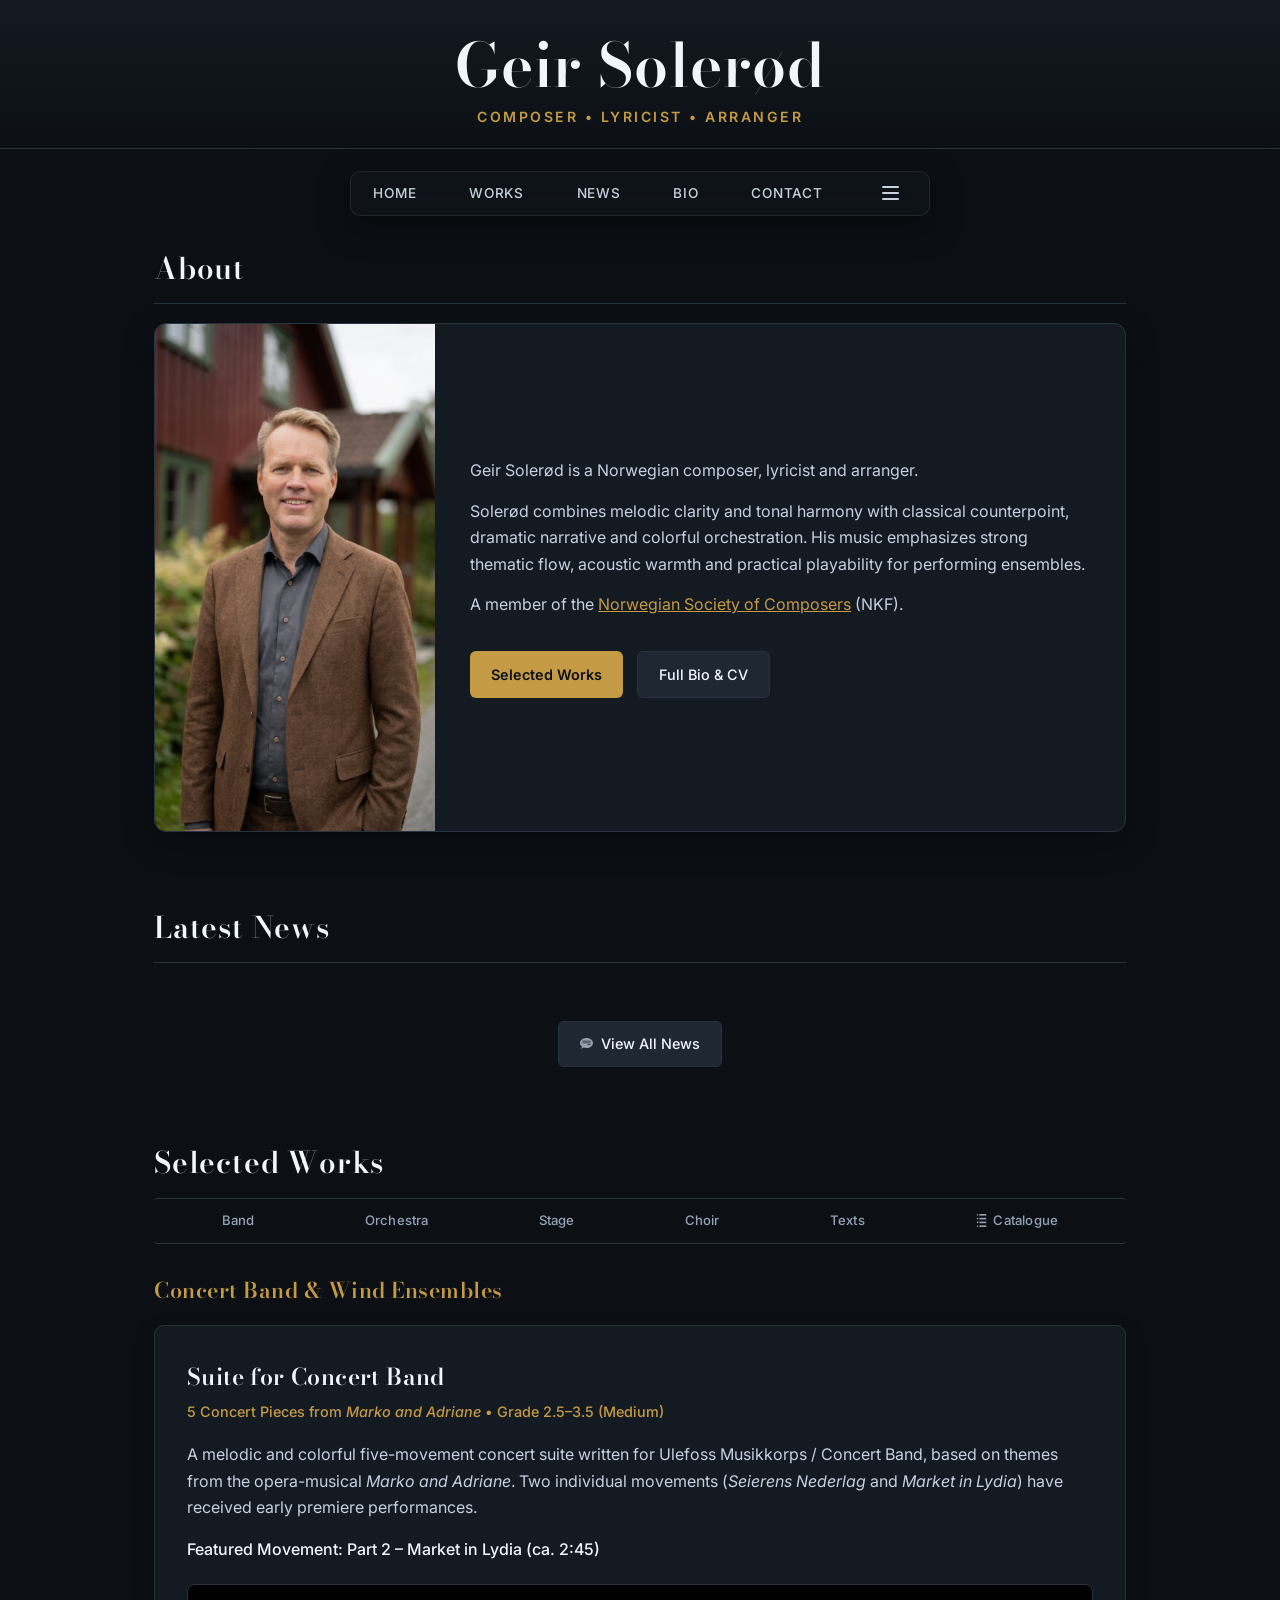
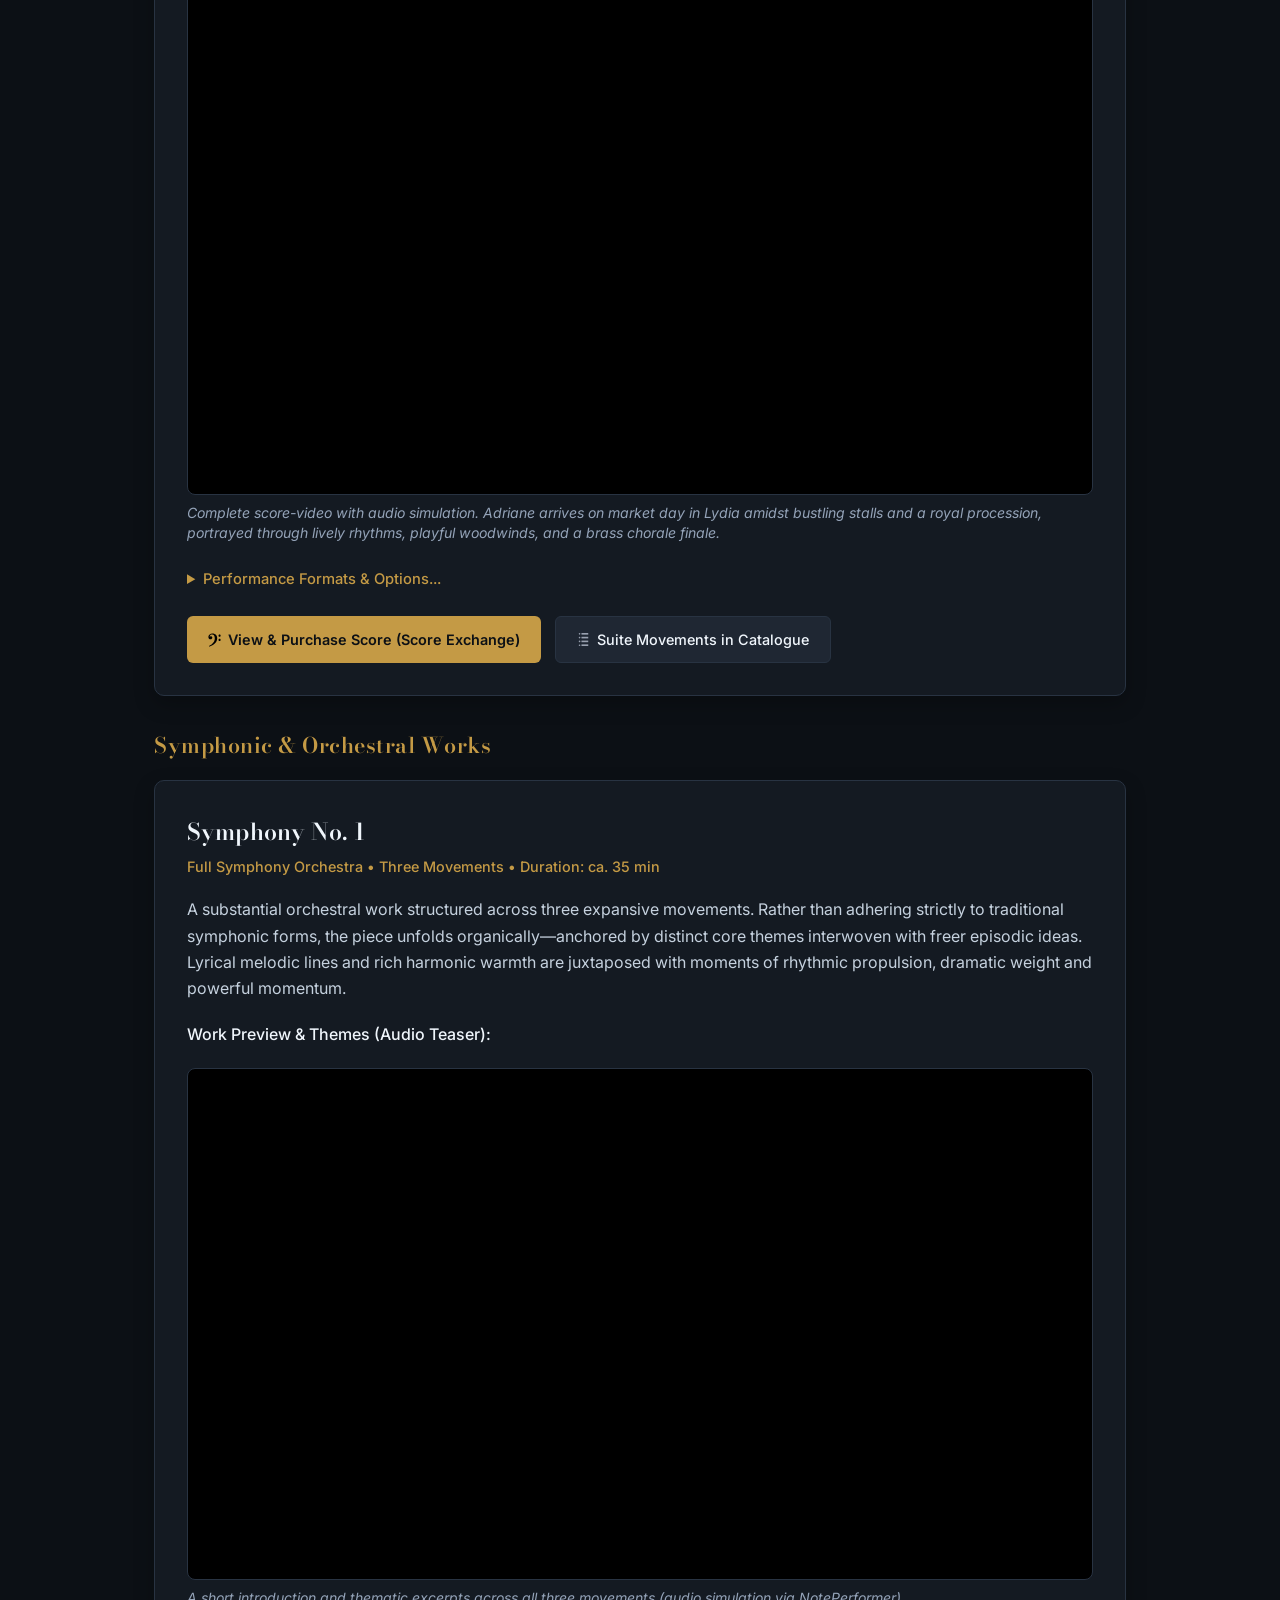
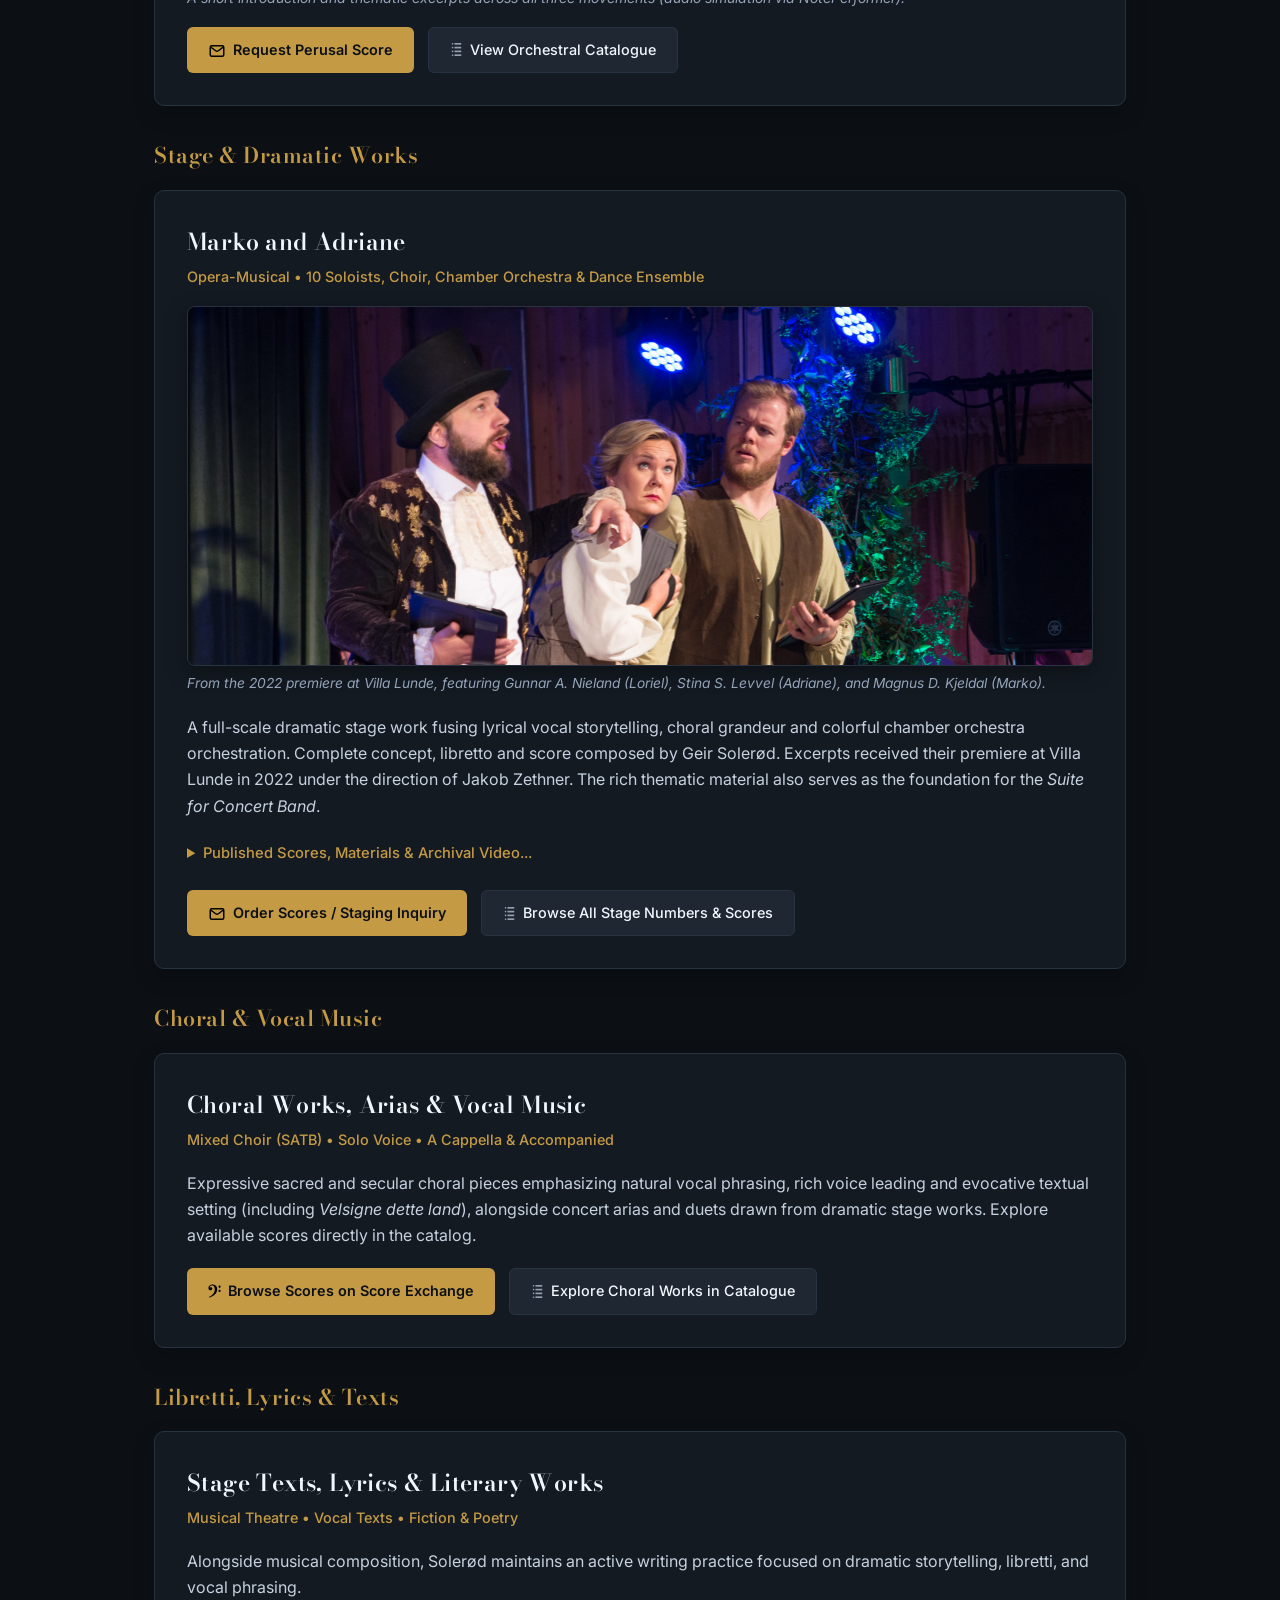
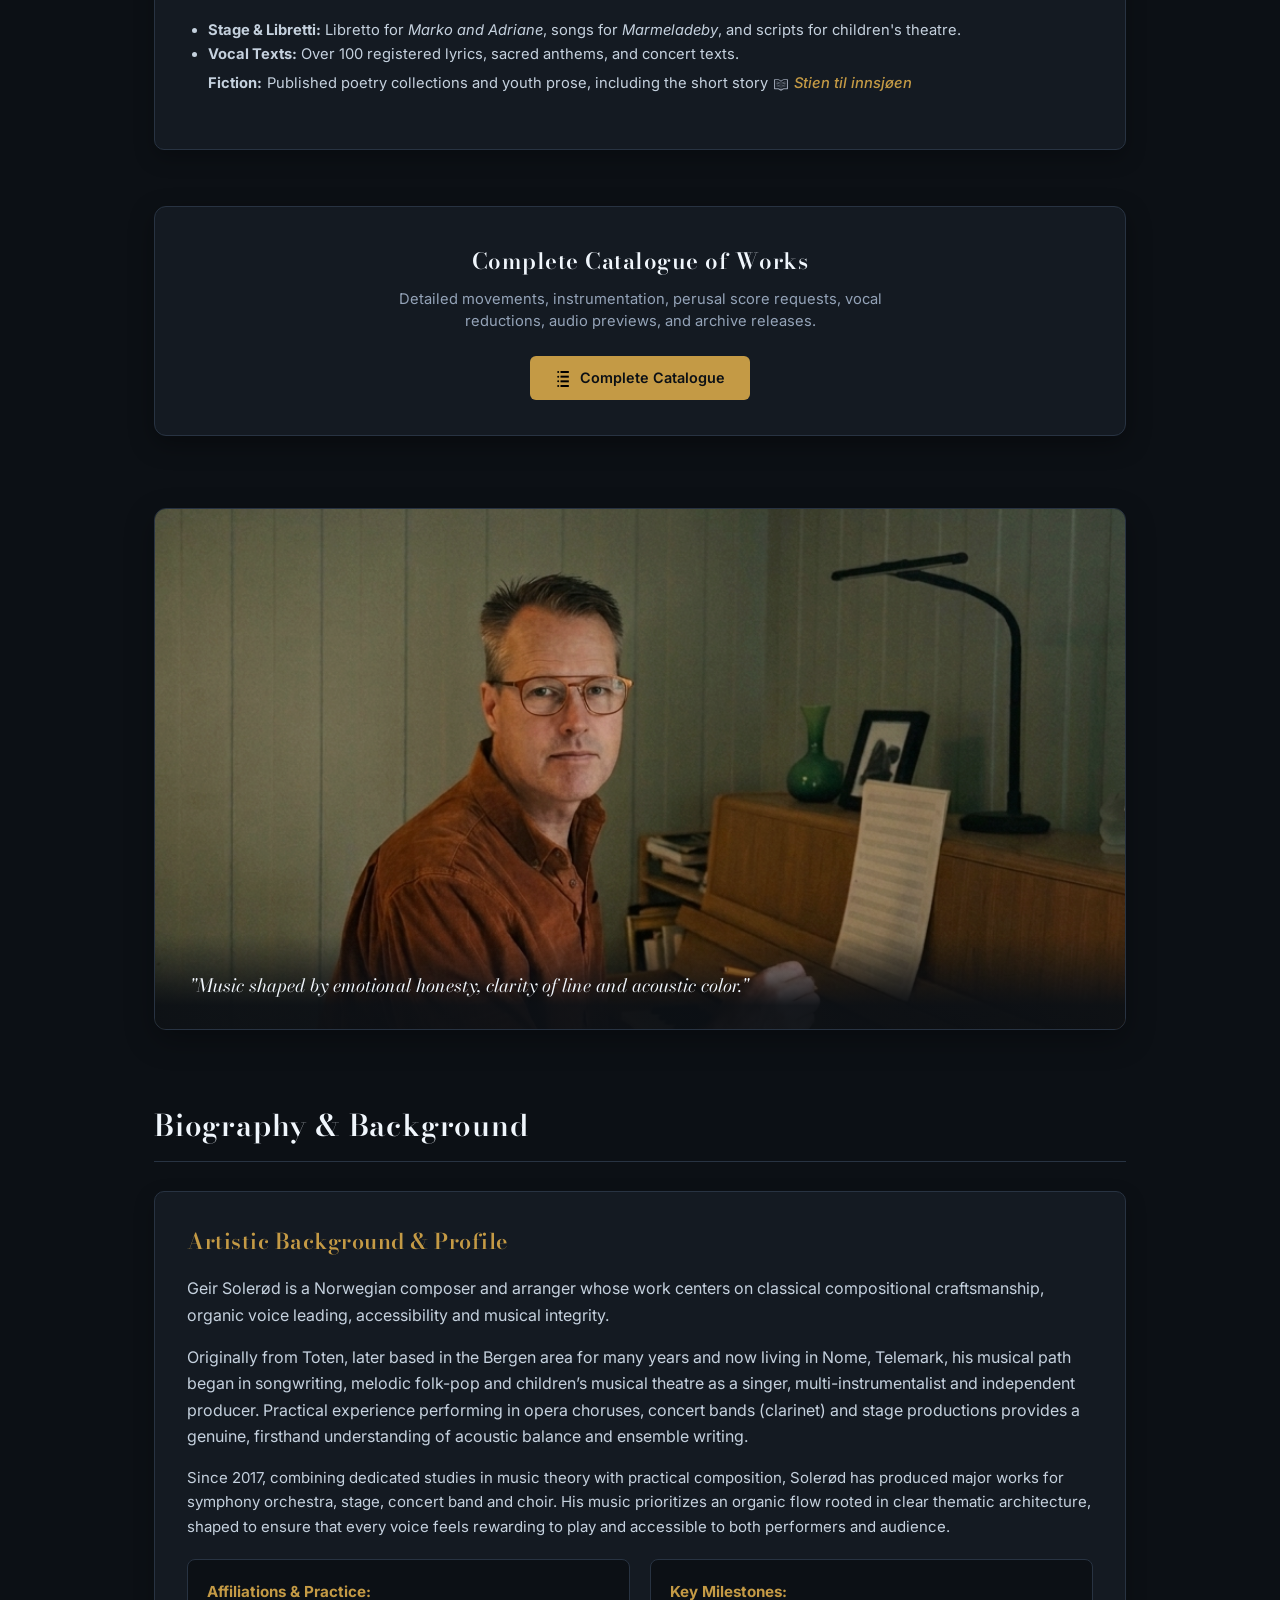
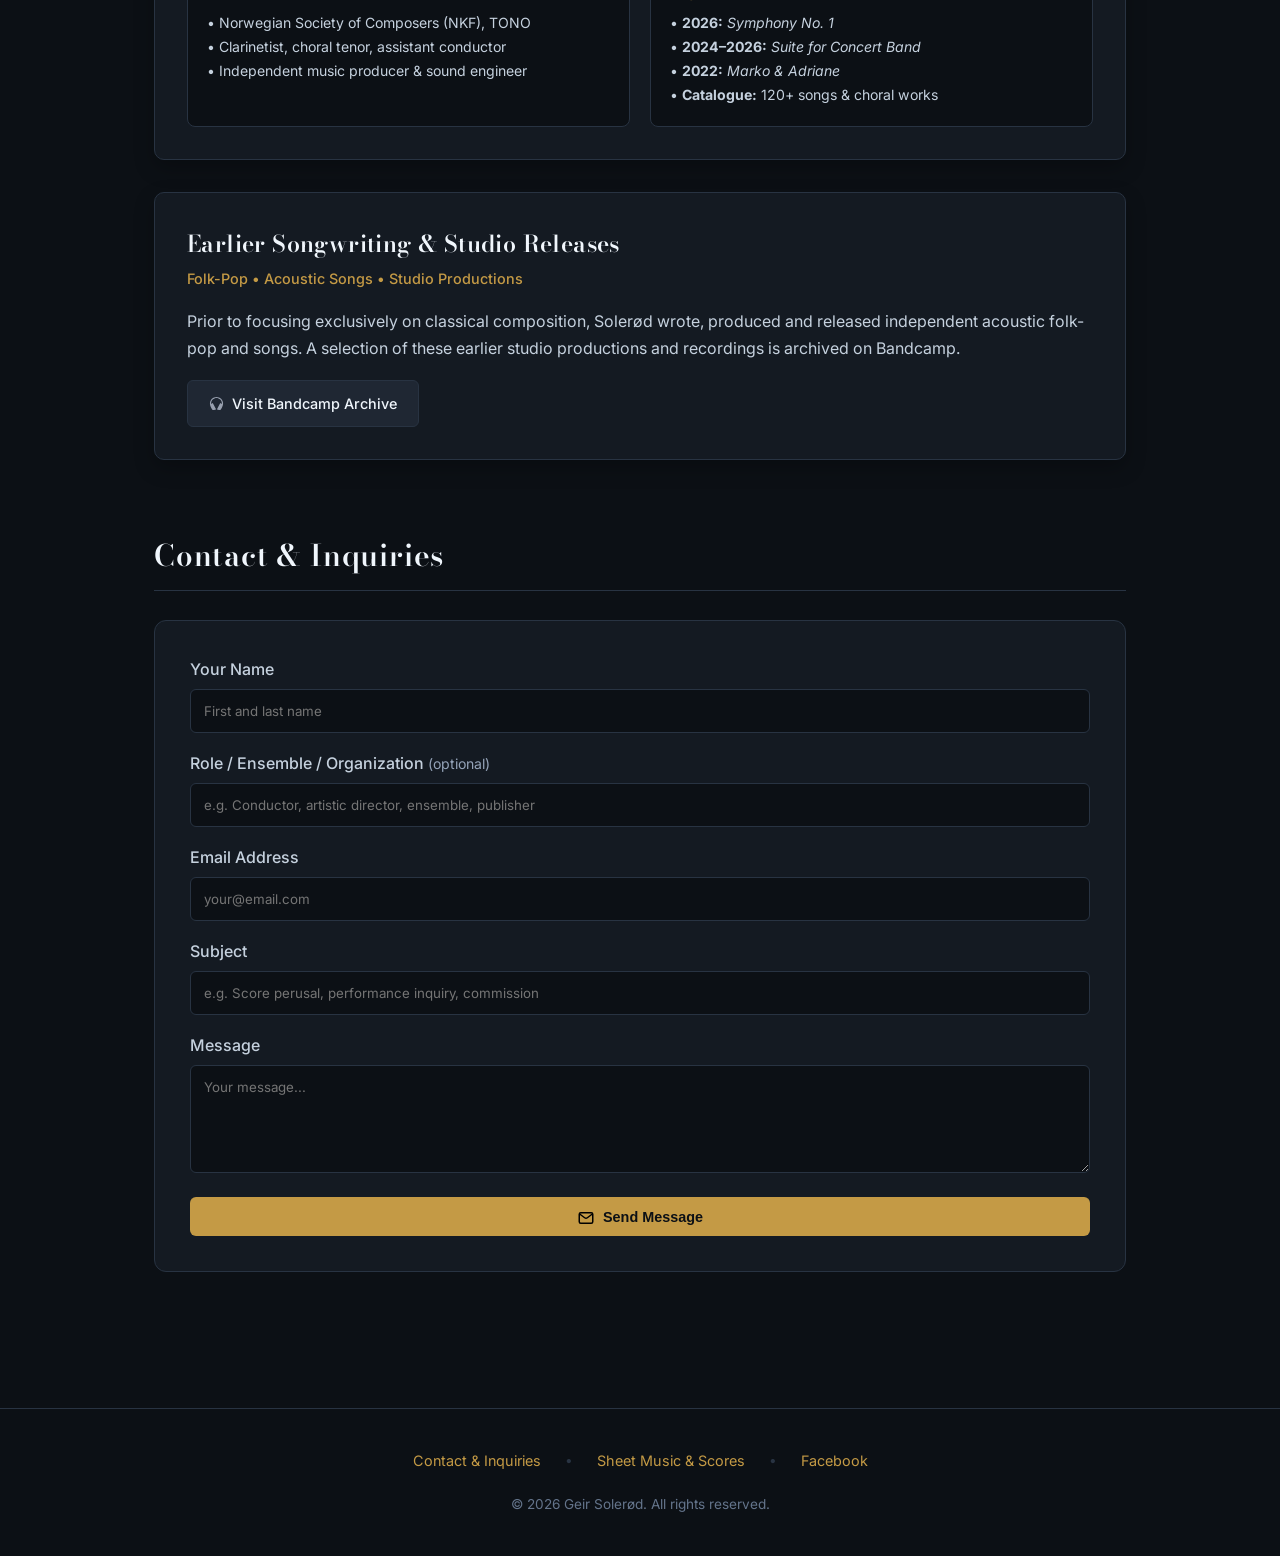
==== commit e75690c7: "Oppdatering av nettside via batch-skript" ====
--- a/index.html
+++ b/index.html
@@ -663,7 +663,7 @@
             </div>
         </section>
 
-        <script src="js/news-loader.js"></script>
+<script src="js/news-loader.js"></script>
         <script>
         async function renderLatestNews() {
             const items = await fetchNews();
@@ -714,53 +714,9 @@
         }
 
         renderLatestNews();
-        </script>ript>
-        async function renderLatestNews() {
-            const items = await fetchNews();
-            const container = document.getElementById('latest-news-grid');
-            if (!container) return;
-
-            const latest = items.slice(0, 2);
-
-            container.innerHTML = latest.map(item => {
-                let rawThumb = item.thumb || item.image;
-                let thumbUrl = '';
-
-                if (rawThumb) {
-                    thumbUrl = rawThumb.startsWith('http')
-                        ? rawThumb
-                        : `https://raw.githubusercontent.com/geirsoler/website-news/main${rawThumb.startsWith('/') ? '' : '/'}${rawThumb}`;
-                }
-
-                const thumbHtml = thumbUrl ? `
-                    <a href="article.html?id=${encodeURIComponent(item.id)}" class="news-card-thumb-link">
-                        <img src="${thumbUrl}" alt="${item.title}" class="news-card-thumb-img">
-                    </a>
-                ` : '';
-
-                return `
-                    <article class="news-card-compact ${thumbUrl ? 'has-thumb' : 'no-thumb'}">
-                        <div class="news-card-inner">
-                            ${thumbHtml}
-                            <div class="news-card-content">
-                                <div class="news-meta-row">
-                                    <span class="news-tag">${item.category || 'Update'}</span>
-                                    <span class="news-date">${item.date || ''}</span>
-                                </div>
-                                <h3><a href="article.html?id=${encodeURIComponent(item.id)}">${item.title}</a></h3>
-                                <p>${item.teaser || ''}</p>
-<div>
-    <a href="article.html?id=${encodeURIComponent(item.id)}" class="read-more">Read more</a>
-</div>
-                            </div>
-                        </div>
-                    </article>
-                `;
-            }).join('');
-        }
-
-        renderLatestNews();
         </script>
+
+        <!-- Selected Works / Catalogue -->
 
         <!-- Selected Works / Catalogue -->
         <section id="works">
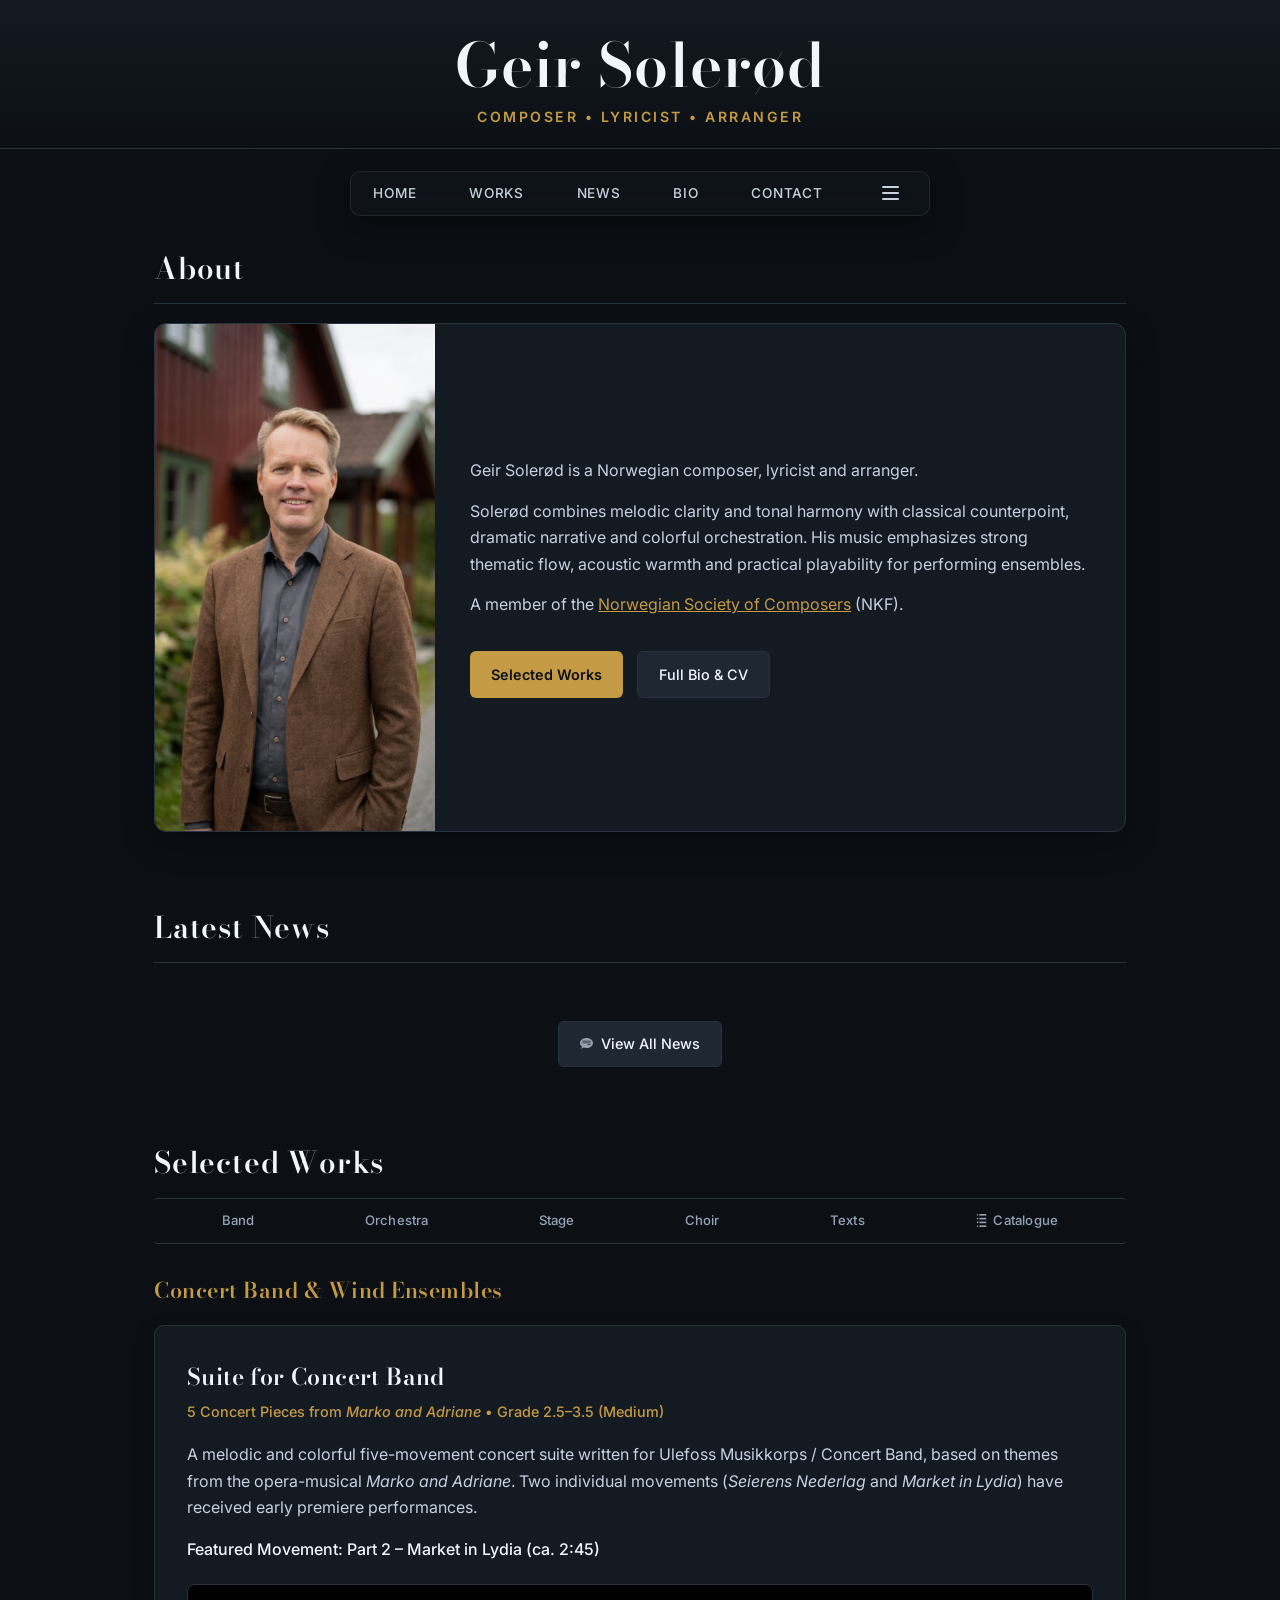
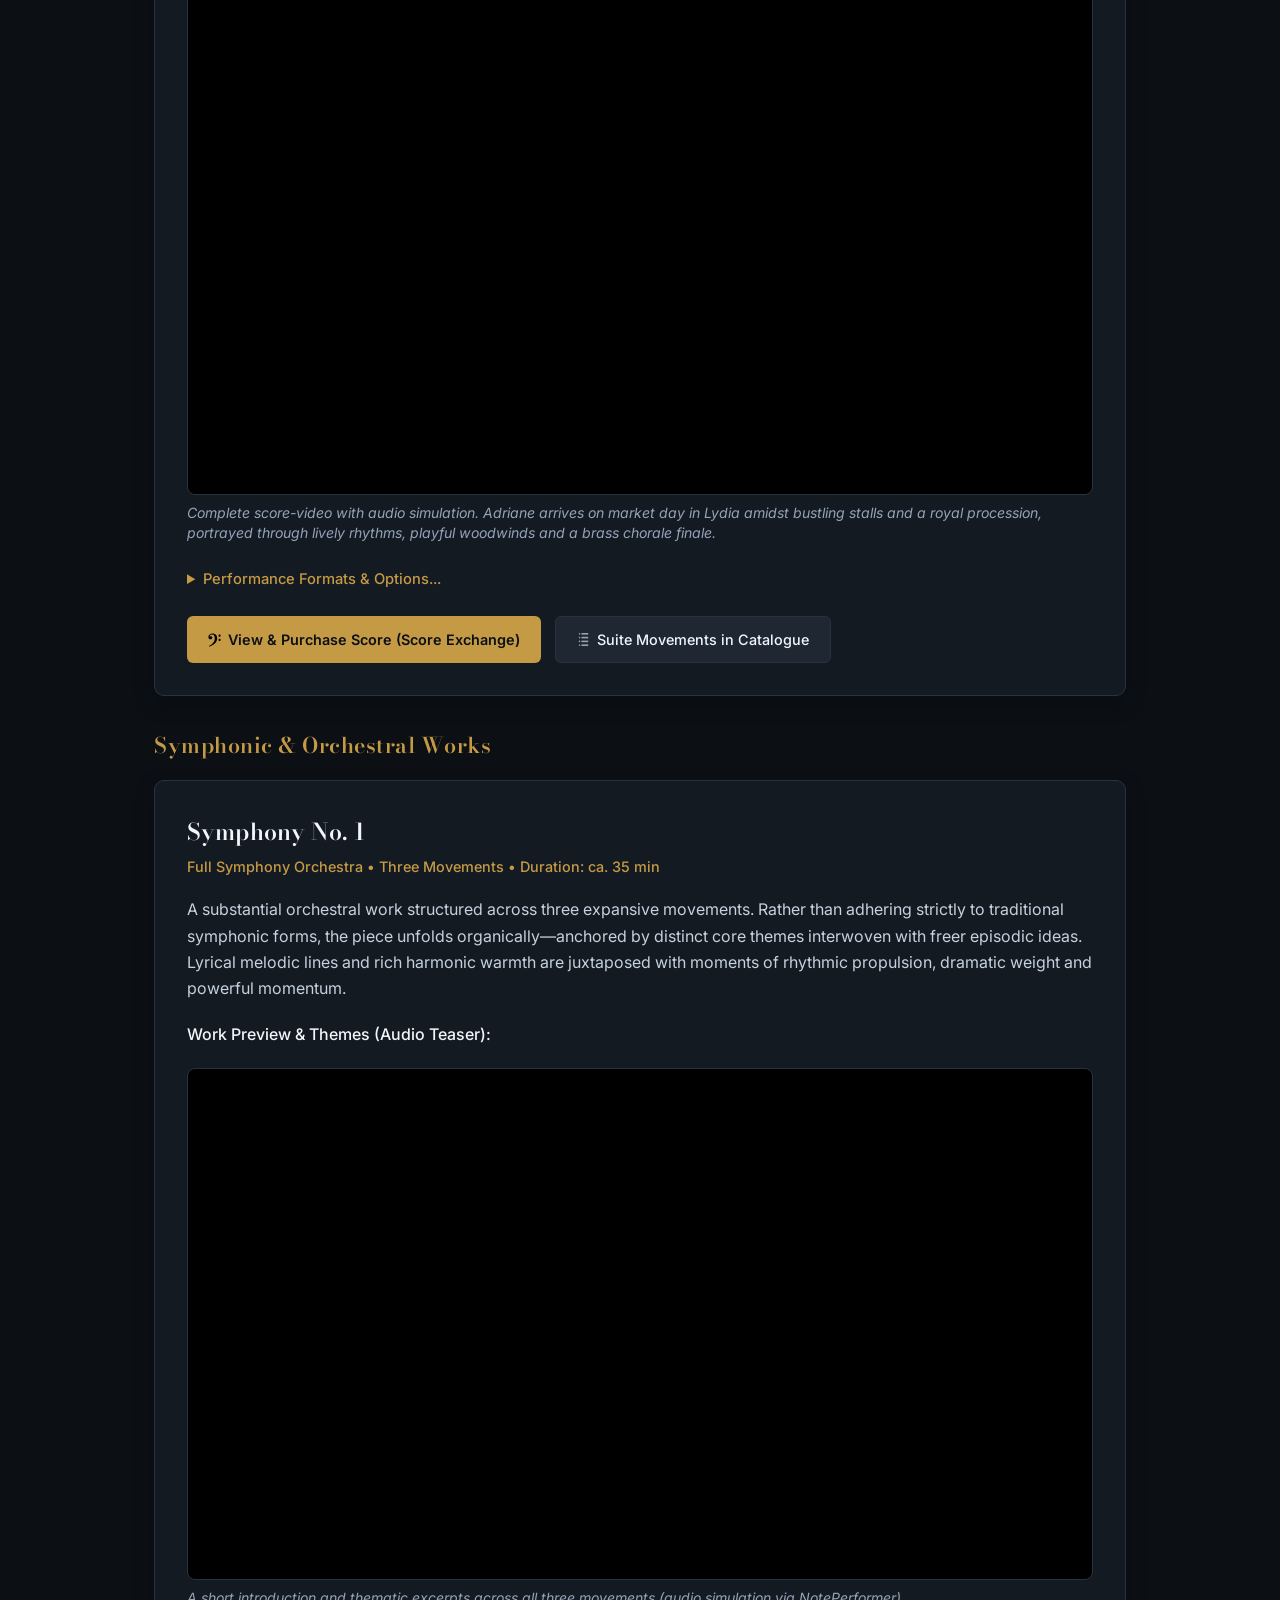
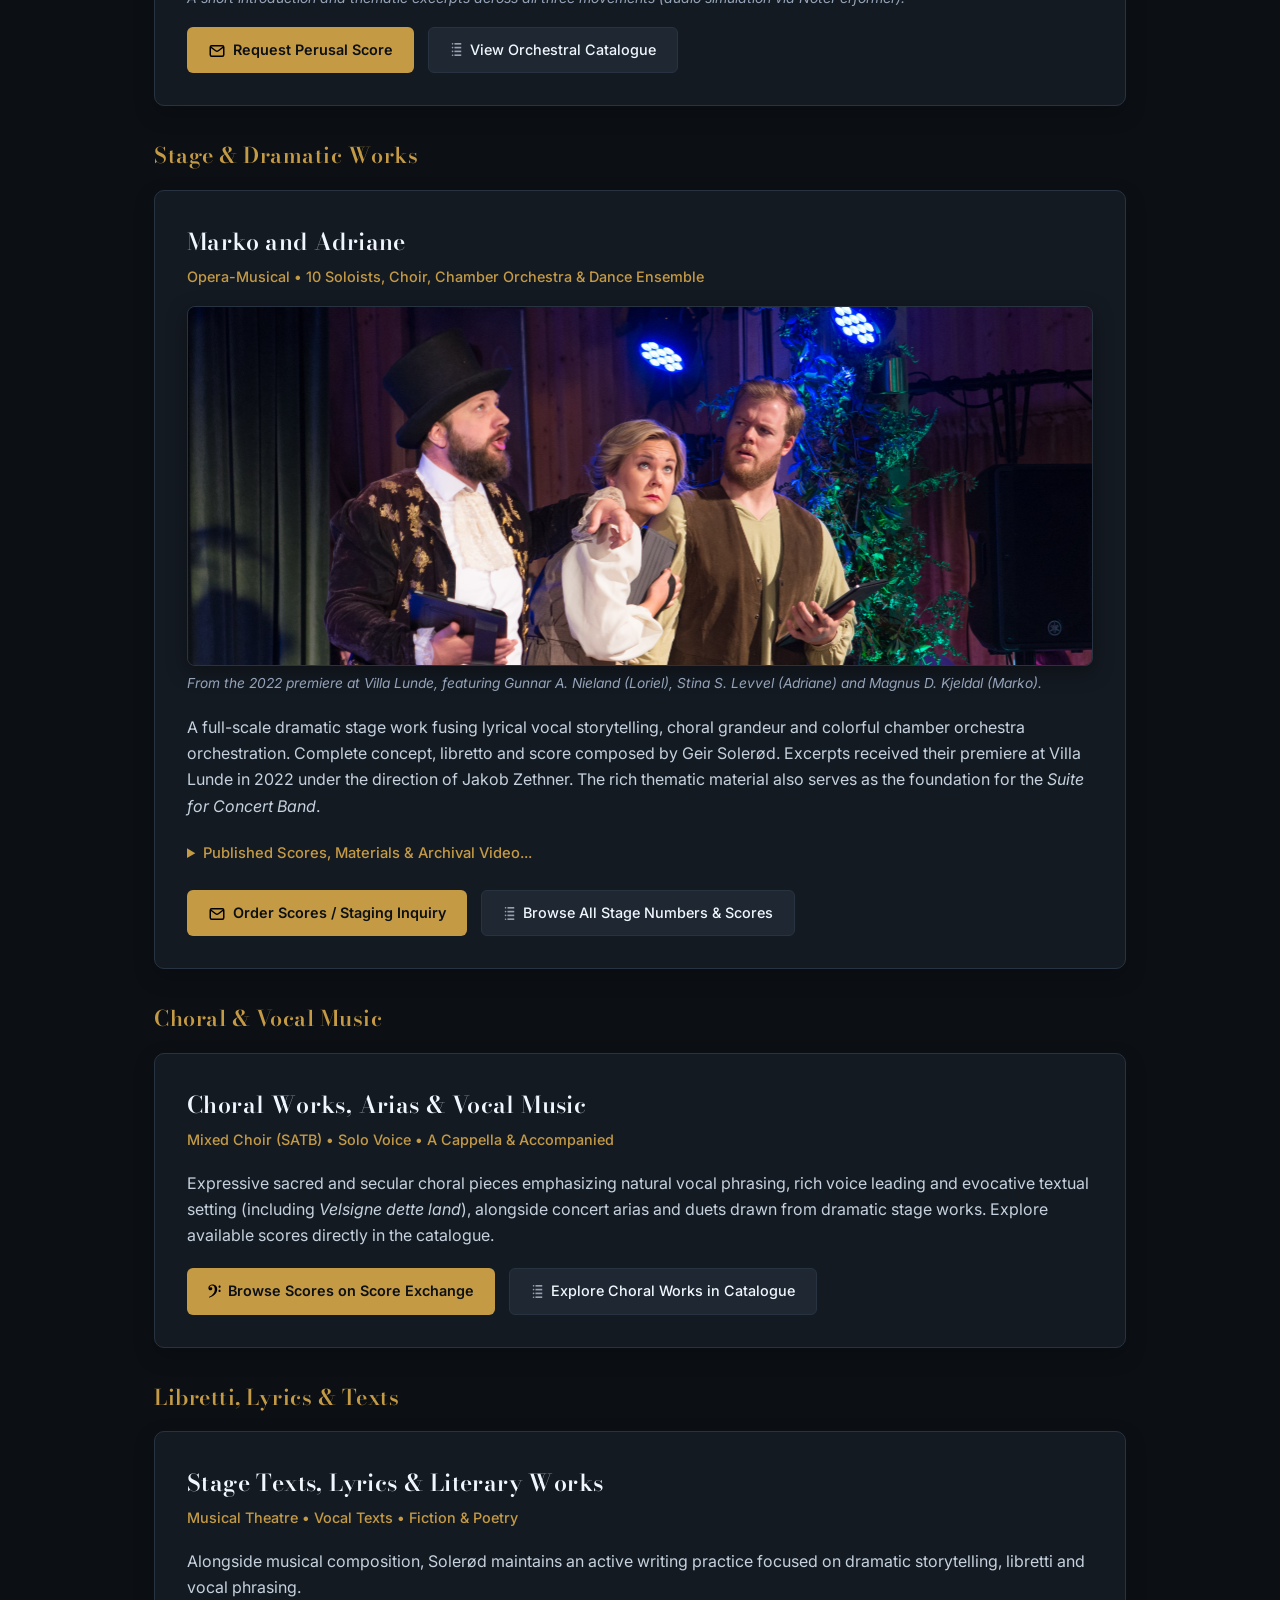
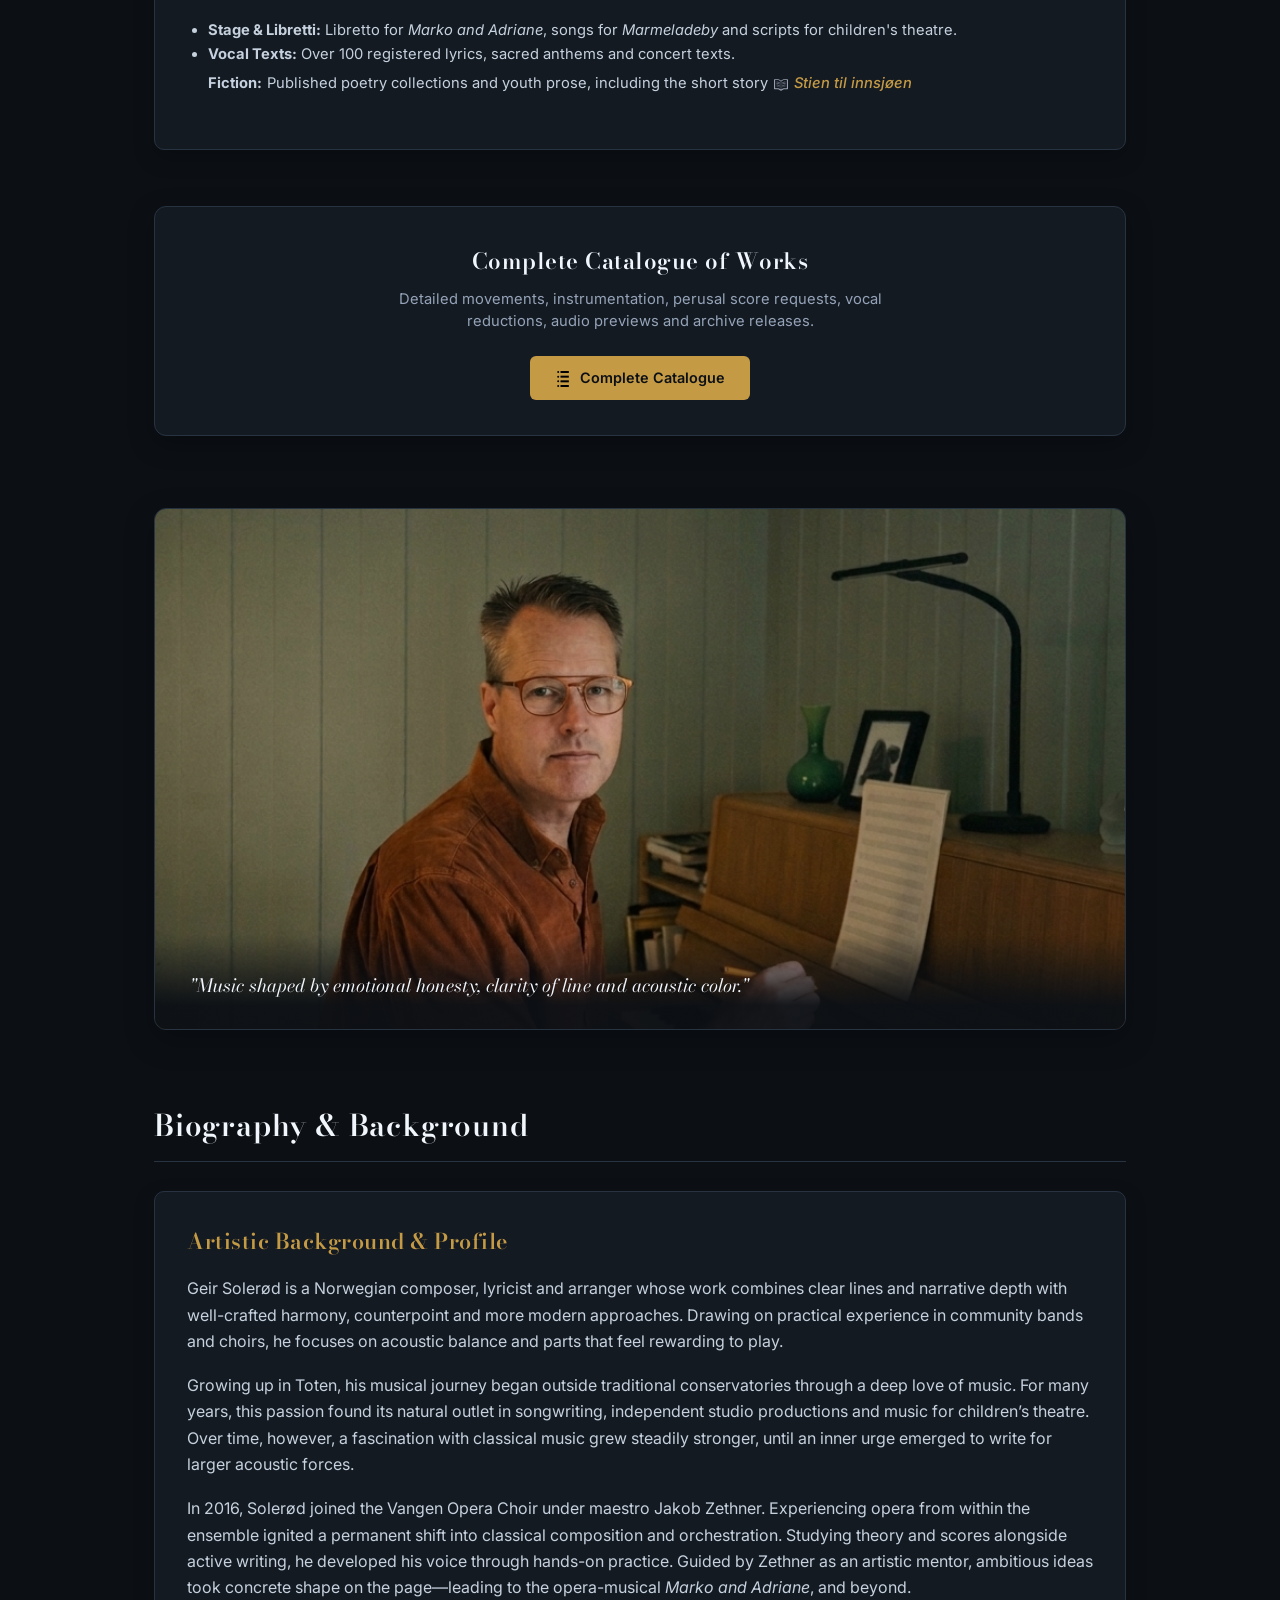
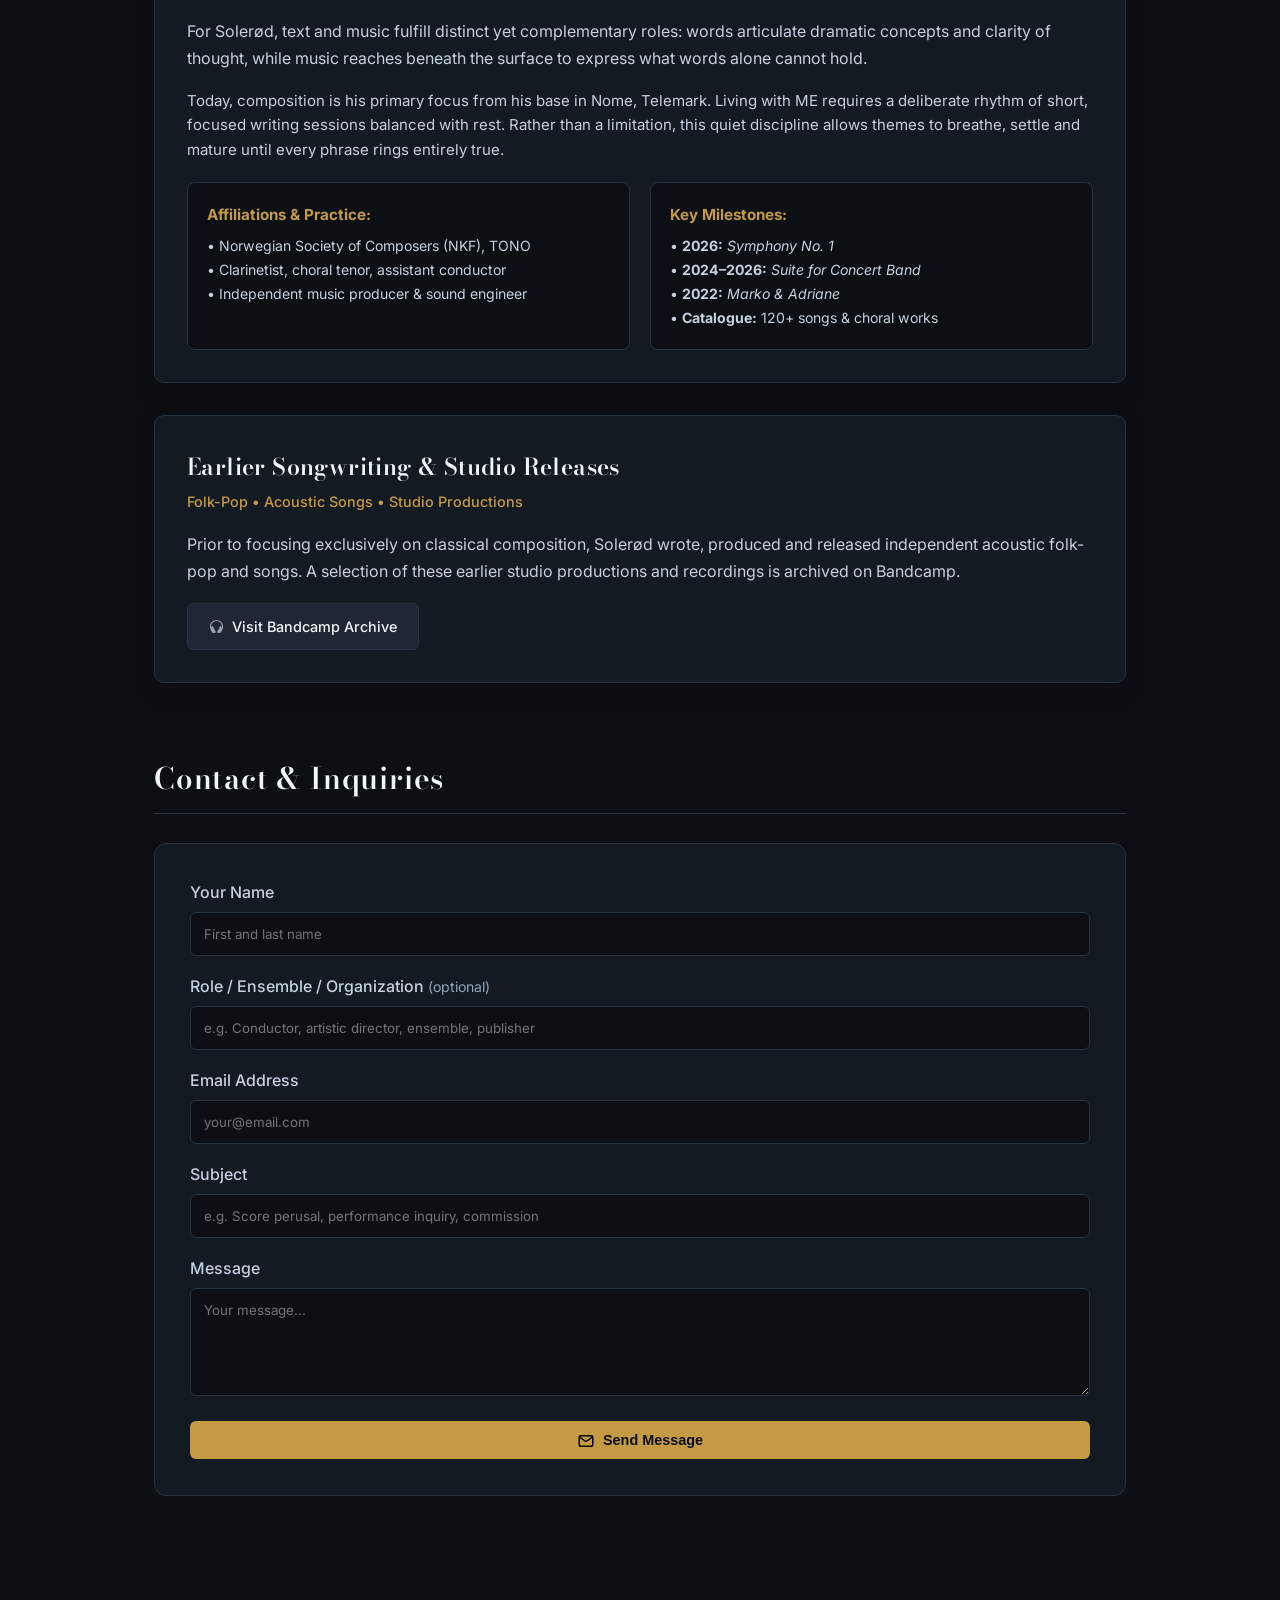
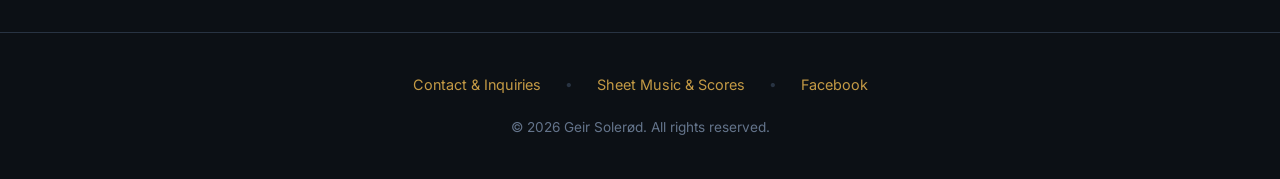
==== commit d2159214: "Oppdatering av nettside via batch-skript" ====
--- a/index.html
+++ b/index.html
@@ -607,7 +607,6 @@
                     <div class="dropdown-divider"></div>
                     <div class="dropdown-header">Sections on Home</div>
                     <a href="#about" class="dropdown-item">About</a>
-                    <a href="#news" class="dropdown-item">Latest News</a>
                     <a href="#works" class="dropdown-item">Selected Works</a>
 
                     <!-- Underpunkter med innrykk -->
@@ -619,7 +618,7 @@
                         <a href="#work-literary-writing" class="dropdown-item dropdown-sub-item">Lyrics &amp; Texts</a>
                     </div>
 
-                    <a href="#biography" class="dropdown-item">Biography &amp; CV</a>
+                    <a href="#biography" class="dropdown-item">Biography</a>
                     <a href="#contact" class="dropdown-item">Contact</a>
                 </div>
             </div>
@@ -663,7 +662,7 @@
             </div>
         </section>
 
-<script src="js/news-loader.js"></script>
+        <script src="js/news-loader.js"></script>
         <script>
         async function renderLatestNews() {
             const items = await fetchNews();
@@ -717,8 +716,6 @@
         </script>
 
         <!-- Selected Works / Catalogue -->
-
-        <!-- Selected Works / Catalogue -->
         <section id="works">
             <h2 style="border-bottom: none !important; margin-bottom: 0.55rem !important; padding-bottom: 0 !important;">Selected Works</h2>
 
@@ -748,14 +745,14 @@
                         <iframe src="https://www.youtube-nocookie.com/embed/XBfpxgsNHYQ" title="Market in Lydia - ScoreVideo" allow="accelerometer; autoplay; clipboard-write; encrypted-media; gyroscope; picture-in-picture" allowfullscreen></iframe>
                     </div>
                     <p style="font-size: 0.88rem; color: #94a3b8; font-style: italic; margin: -0.8rem 0 1.2rem; line-height: 1.4;">
-                        Complete score-video with audio simulation. Adriane arrives on market day in Lydia amidst bustling stalls and a royal procession, portrayed through lively rhythms, playful woodwinds, and a brass chorale finale.
+                        Complete score-video with audio simulation. Adriane arrives on market day in Lydia amidst bustling stalls and a royal procession, portrayed through lively rhythms, playful woodwinds and a brass chorale finale.
                     </p>
 
                     <details class="work-details">
                         <summary>Performance Formats &amp; Options...</summary>
                         <div class="details-body">
                             <p style="font-size: 0.92rem; color: var(--text);">
-                                <strong>Flexible Performance Formats:</strong> Playable as standalone pieces, a complete five-movement suite, with narrator, or as stage music &mdash; featuring extensive cross-cueing for flexible instrumentation and smaller ensembles.
+                                <strong>Flexible Performance Formats:</strong> Playable as standalone pieces, a complete five-movement suite, with narrator, or as stage music&mdash;featuring extensive cross-cueing for flexible instrumentation and smaller ensembles.
                             </p>
                         </div>
                     </details>
@@ -812,7 +809,7 @@
                     <div class="stage-img-container">
                         <img src="img/M&amp;A_Villa Lunde2022.jpg" alt="Marko and Adriane premiere at Villa Lunde" class="stage-img">
                     </div>
-                    <p class="stage-caption">From the 2022 premiere at Villa Lunde, featuring Gunnar A. Nieland (Loriel), Stina S. Levvel (Adriane), and Magnus D. Kjeldal (Marko).</p>
+                    <p class="stage-caption">From the 2022 premiere at Villa Lunde, featuring Gunnar A. Nieland (Loriel), Stina S. Levvel (Adriane) and Magnus D. Kjeldal (Marko).</p>
 
                     <p>A full-scale dramatic stage work fusing lyrical vocal storytelling, choral grandeur and colorful chamber orchestra orchestration. Complete concept, libretto and score composed by Geir Soler&oslash;d. Excerpts received their premiere at Villa Lunde in 2022 under the direction of Jakob Zethner. The rich thematic material also serves as the foundation for the <em>Suite for Concert Band</em>.</p>
 
@@ -851,7 +848,7 @@
                 <div class="work-card">
                     <div class="work-title">Choral Works, Arias &amp; Vocal Music</div>
                     <div class="work-meta">Mixed Choir (SATB) &bull; Solo Voice &bull; A Cappella &amp; Accompanied</div>
-                    <p>Expressive sacred and secular choral pieces emphasizing natural vocal phrasing, rich voice leading and evocative textual setting (including <em>Velsigne dette land</em>), alongside concert arias and duets drawn from dramatic stage works. Explore available scores directly in the catalog.</p>
+                    <p>Expressive sacred and secular choral pieces emphasizing natural vocal phrasing, rich voice leading and evocative textual setting (including <em>Velsigne dette land</em>), alongside concert arias and duets drawn from dramatic stage works. Explore available scores directly in the catalogue.</p>
                     <div class="btn-group">
                         <a href="https://www.scoreexchange.com/profiles/geir-solerod" target="_blank" rel="noopener" class="btn btn-primary" style="display: inline-flex; align-items: center; gap: 0.45rem;">
                             <img src="svg/C-clef.svg" alt="Score" class="table-icon icon-score">
@@ -872,12 +869,12 @@
                     <div class="work-title">Stage Texts, Lyrics &amp; Literary Works</div>
                     <div class="work-meta">Musical Theatre &bull; Vocal Texts &bull; Fiction &amp; Poetry</div>
                     <p style="margin-bottom: 1.1rem;">
-                        Alongside musical composition, Soler&oslash;d maintains an active writing practice focused on dramatic storytelling, libretti, and vocal phrasing.
+                        Alongside musical composition, Soler&oslash;d maintains an active writing practice focused on dramatic storytelling, libretti and vocal phrasing.
                     </p>
 
                     <ul style="margin: 0 0 1.4rem 1.3rem; line-height: 1.65; color: var(--text); font-size: 0.92rem;">
-                        <li><strong>Stage &amp; Libretti:</strong> Libretto for <em>Marko and Adriane</em>, songs for <em>Marmeladeby</em>, and scripts for children's theatre.</li>
-                        <li><strong>Vocal Texts:</strong> Over 100 registered lyrics, sacred anthems, and concert texts.</li>
+                        <li><strong>Stage &amp; Libretti:</strong> Libretto for <em>Marko and Adriane</em>, songs for <em>Marmeladeby</em> and scripts for children's theatre.</li>
+                        <li><strong>Vocal Texts:</strong> Over 100 registered lyrics, sacred anthems and concert texts.</li>
                         <li style="display: flex; align-items: center; gap: 0.35rem; flex-wrap: wrap; margin-top: 0.25rem;">
                             <strong>Fiction:</strong> Published poetry collections and youth prose, including the short story
                             <a href="https://geirsoler.wordpress.com/2026/05/02/stien-til-innsjoen/"
@@ -897,7 +894,7 @@
             <div style="text-align: center; margin-top: 3.5rem; margin-bottom: 2rem; padding: 2.2rem 1.5rem; background: var(--card-bg); border: 1px solid var(--border); border-radius: 12px; box-shadow: 0 8px 24px rgba(0,0,0,0.35);">
                 <h3 style="font-family: 'Bodoni Moda', serif; color: var(--text-bright); margin: 0 0 0.5rem; font-size: 1.4rem;">Complete Catalogue of Works</h3>
                 <p style="color: #94a3b8; font-size: 0.92rem; max-width: 560px; margin: 0 auto 1.4rem; line-height: 1.55;">
-                    Detailed movements, instrumentation, perusal score requests, vocal reductions, audio previews, and archive releases.
+                    Detailed movements, instrumentation, perusal score requests, vocal reductions, audio previews and archive releases.
                 </p>
                 <a href="catalogue.html" class="btn btn-primary" style="display: inline-flex; align-items: center; justify-content: center; gap: 0.55rem; width: auto; max-width: 280px; margin: 0 auto; padding: 0.65rem 1.6rem;">
                     <img src="svg/bulleted-list-catalogue-svgrepo-com.svg" alt="Catalogue" class="table-icon icon-cat">
@@ -921,16 +918,24 @@
 
             <div class="work-card" style="margin-bottom: 2rem;">
                 <h3 style="margin-top: 0;">Artistic Background &amp; Profile</h3>
-                <p style="margin-bottom: 1rem;">
-                    Geir Soler&oslash;d is a Norwegian composer and arranger whose work centers on classical compositional craftsmanship, organic voice leading, accessibility and musical integrity.
+                <p style="margin-bottom: 1.1rem;">
+                    Geir Soler&oslash;d is a Norwegian composer, lyricist and arranger whose work combines clear lines and narrative depth with well-crafted harmony, counterpoint and more modern approaches. Drawing on practical experience in community bands and choirs, he focuses on acoustic balance and parts that feel rewarding to play.
                 </p>
 
-                <p style="margin-bottom: 1rem;">
-                    Originally from Toten, later based in the Bergen area for many years and now living in Nome, Telemark, his musical path began in songwriting, melodic folk-pop and children&rsquo;s musical theatre as a singer, multi-instrumentalist and independent producer. Practical experience performing in opera choruses, concert bands (clarinet) and stage productions provides a genuine, firsthand understanding of acoustic balance and ensemble writing.
+                <p style="margin-bottom: 1.1rem;">
+                    Growing up in Toten, his musical journey began outside traditional conservatories through a deep love of music. For many years, this passion found its natural outlet in songwriting, independent studio productions and music for children&rsquo;s theatre. Over time, however, a fascination with classical music grew steadily stronger, until an inner urge emerged to write for larger acoustic forces.
                 </p>
 
+                <p style="margin-bottom: 1.1rem;">
+                    In 2016, Soler&oslash;d joined the Vangen Opera Choir under maestro Jakob Zethner. Experiencing opera from within the ensemble ignited a permanent shift into classical composition and orchestration. Studying theory and scores alongside active writing, he developed his voice through hands-on practice. Guided by Zethner as an artistic mentor, ambitious ideas took concrete shape on the page&mdash;leading to the opera-musical <em>Marko and Adriane</em>, and beyond.
+                </p>
+
+                <p style="margin-bottom: 1.1rem;">
+                    For Soler&oslash;d, text and music fulfill distinct yet complementary roles: words articulate dramatic concepts and clarity of thought, while music reaches beneath the surface to express what words alone cannot hold.
+                </p>
+
                 <p style="margin-bottom: 1.2rem; font-size: 0.94rem;">
-                    Since 2017, combining dedicated studies in music theory with practical composition, Soler&oslash;d has produced major works for symphony orchestra, stage, concert band and choir. His music prioritizes an organic flow rooted in clear thematic architecture, shaped to ensure that every voice feels rewarding to play and accessible to both performers and audience.
+                    Today, composition is his primary focus from his base in Nome, Telemark. Living with ME requires a deliberate rhythm of short, focused writing sessions balanced with rest. Rather than a limitation, this quiet discipline allows themes to breathe, settle and mature until every phrase rings entirely true.
                 </p>
 
                 <div class="bio-highlights-grid">
@@ -993,7 +998,7 @@
                     <label for="message" style="display:block; margin-bottom:0.4rem; font-weight:500;">Message</label>
                     <textarea id="message" name="message" rows="5" required placeholder="Your message..."></textarea>
                 </div>
-                <button type="submit" class="btn btn-primary" style="cursor:pointer; border:none; display: inline-flex; align-items: center; justify-content: center; gap: 0.5rem;">
+                <button type="submit" name="submit" class="btn btn-primary" style="cursor:pointer; border:none; display: inline-flex; align-items: center; justify-content: center; gap: 0.5rem;">
                     <img src="svg/email-svgrepo-com.svg" alt="Send" class="table-icon icon-email">
                     <span>Send Message</span>
                 </button>
@@ -1003,15 +1008,15 @@
     </main>
 
     <footer id="footer">
-    <div style="margin-bottom: 1.25rem; display: flex; justify-content: center; gap: 1.5rem; flex-wrap: wrap;">
-        <a href="index.html#contact" style="color: var(--accent); text-decoration: none; font-size: 0.9rem;">Contact &amp; Inquiries</a>
-        <span style="color: var(--border);">&bull;</span>
-        <a href="https://www.scoreexchange.com/profiles/geir-solerod" target="_blank" rel="noopener" style="color: var(--accent); text-decoration: none; font-size: 0.9rem;">Sheet Music &amp; Scores</a>
-        <span style="color: var(--border);">&bull;</span>
-        <a href="https://www.facebook.com/gsun.music" target="_blank" rel="noopener" style="color: var(--accent); text-decoration: none; font-size: 0.9rem;">Facebook</a>
-    </div>
-    <p>&copy; 2026 Geir Soler&oslash;d. All rights reserved.</p>
-</footer>
+        <div style="margin-bottom: 1.25rem; display: flex; justify-content: center; gap: 1.5rem; flex-wrap: wrap;">
+            <a href="index.html#contact" style="color: var(--accent); text-decoration: none; font-size: 0.9rem;">Contact &amp; Inquiries</a>
+            <span style="color: var(--border);">&bull;</span>
+            <a href="https://www.scoreexchange.com/profiles/geir-solerod" target="_blank" rel="noopener" style="color: var(--accent); text-decoration: none; font-size: 0.9rem;">Sheet Music &amp; Scores</a>
+            <span style="color: var(--border);">&bull;</span>
+            <a href="https://www.facebook.com/gsun.music" target="_blank" rel="noopener" style="color: var(--accent); text-decoration: none; font-size: 0.9rem;">Facebook</a>
+        </div>
+        <p>&copy; 2026 Geir Soler&oslash;d. All rights reserved.</p>
+    </footer>
 
     <!-- Flytende Opp-knapp -->
     <a href="#top" id="floating-top-btn" class="floating-top-btn" title="Scroll to top">
--- a/css/main.css
+++ b/css/main.css
@@ -911,4 +911,31 @@
 .news-card-compact .read-more:hover {
     color: var(--accent-hover);
     text-decoration: underline;
-}+}
+
+/* Navigasjonslinje: < Prev    All News     Next > */
+        .news-nav-bar {
+            display: flex;
+            justify-content: space-between;
+            align-items: center;
+            margin-bottom: 1.5rem;
+            padding: 0 0.2rem;
+        }
+
+        .news-nav-btn {
+            color: var(--accent) !important;
+            background: none !important;
+            border: none !important;
+            padding: 0 !important;
+            text-decoration: none;
+            font-size: 0.9rem;
+            font-weight: 500;
+            transition: color 0.2s ease;
+        }
+
+        .news-nav-btn:hover {
+            color: var(--accent-hover) !important;
+            text-decoration: underline;
+        }
+
+    
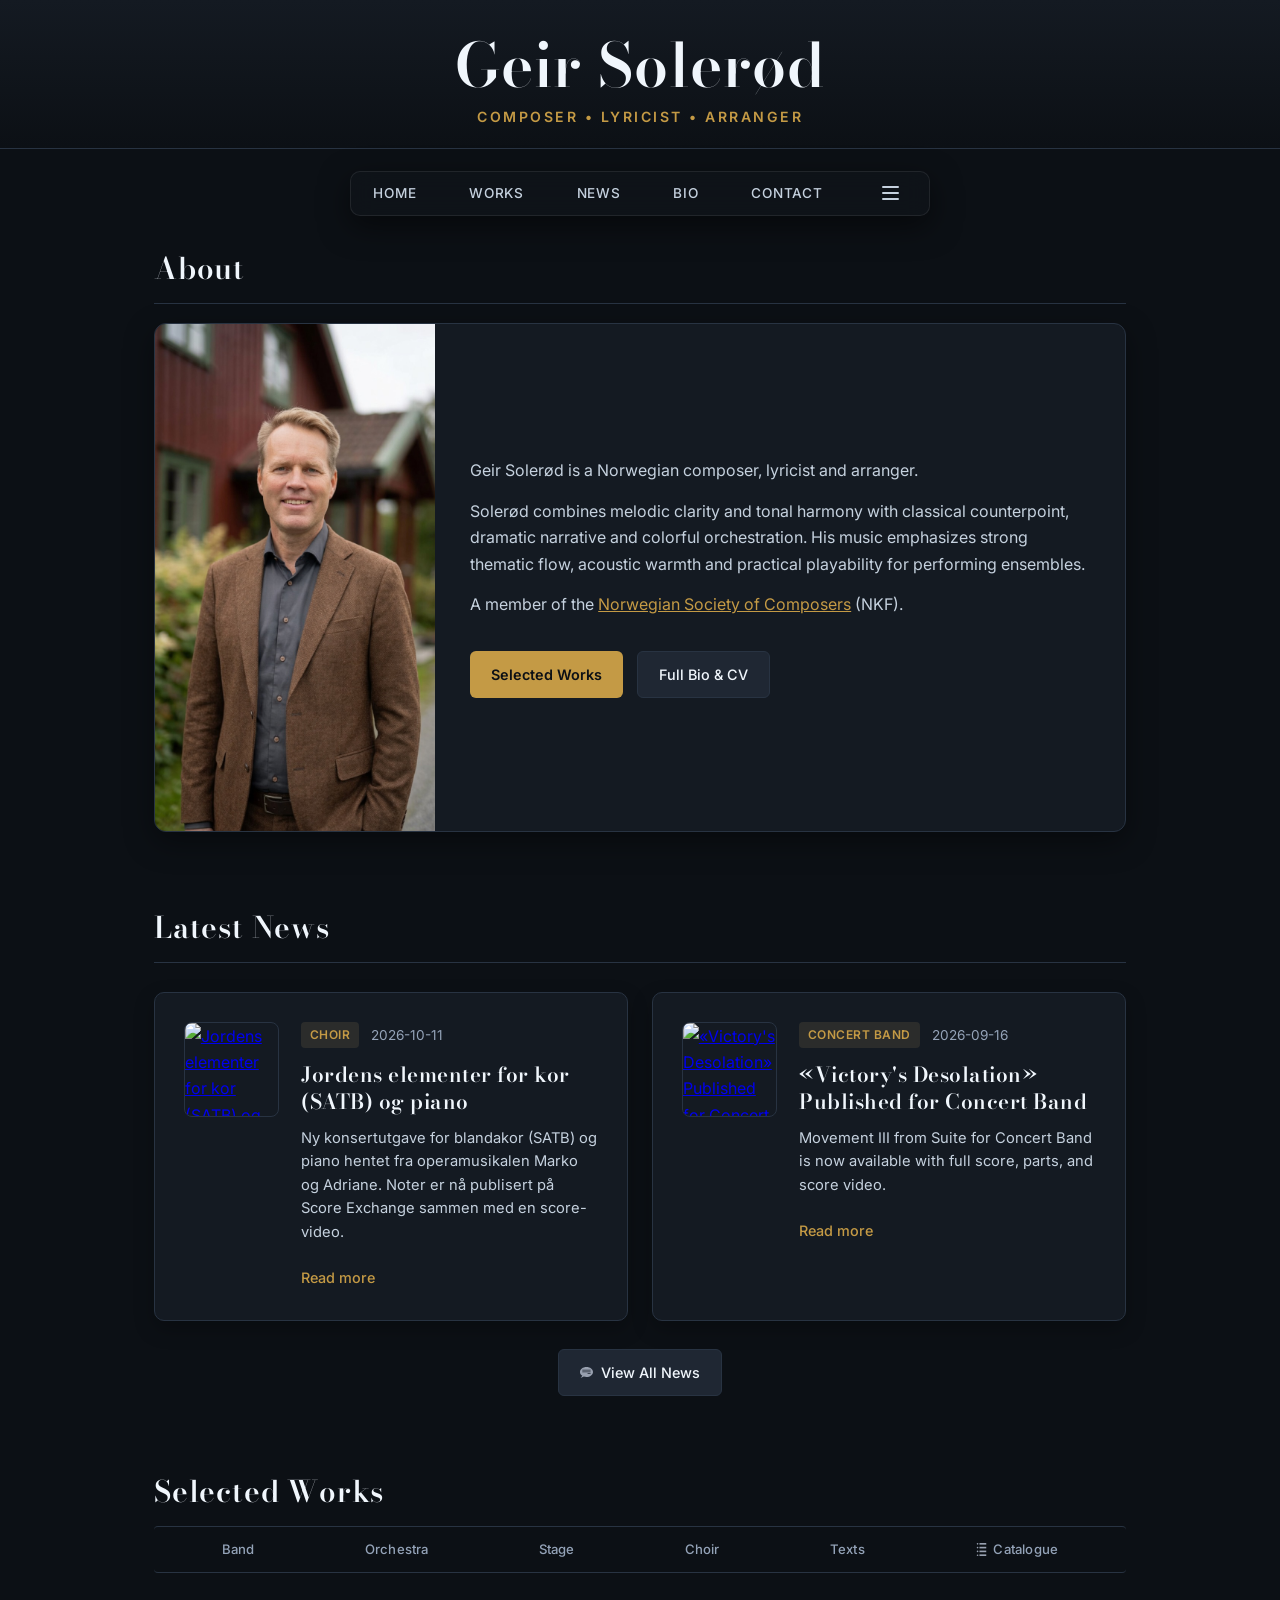
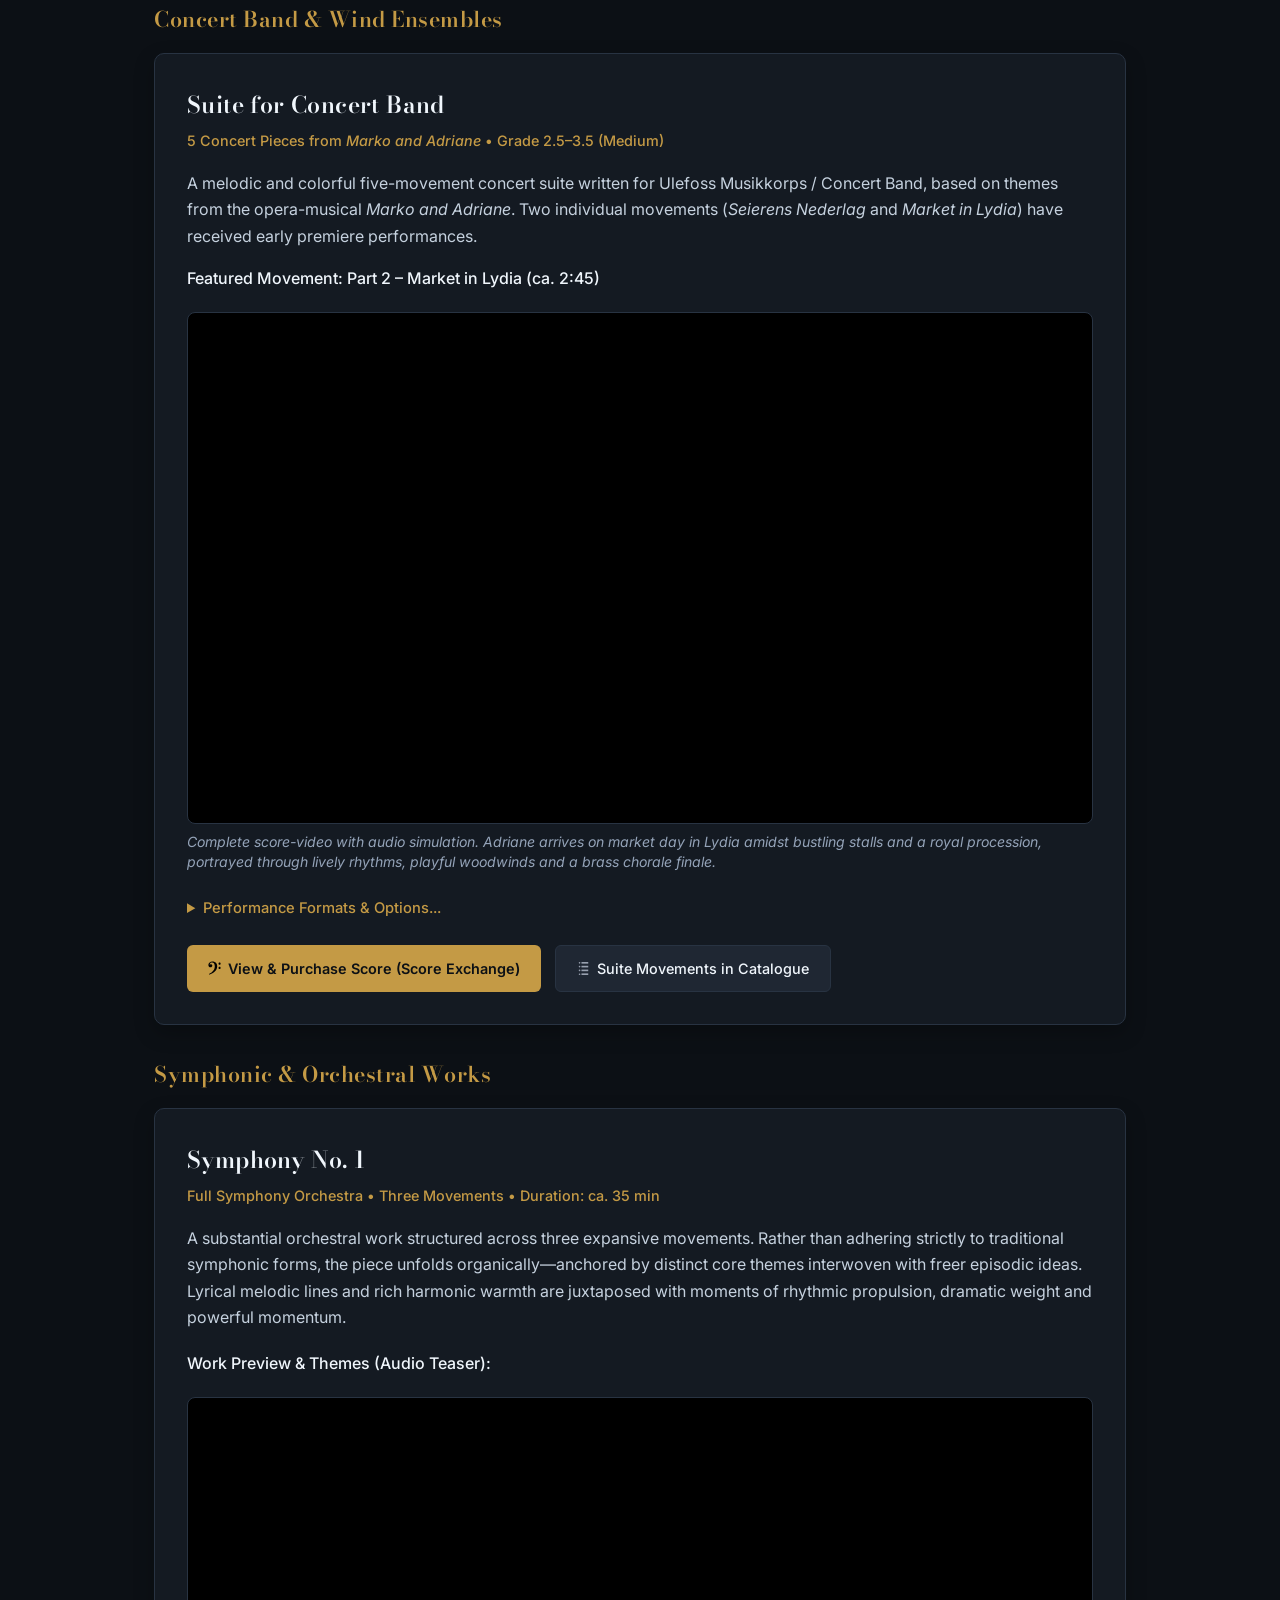
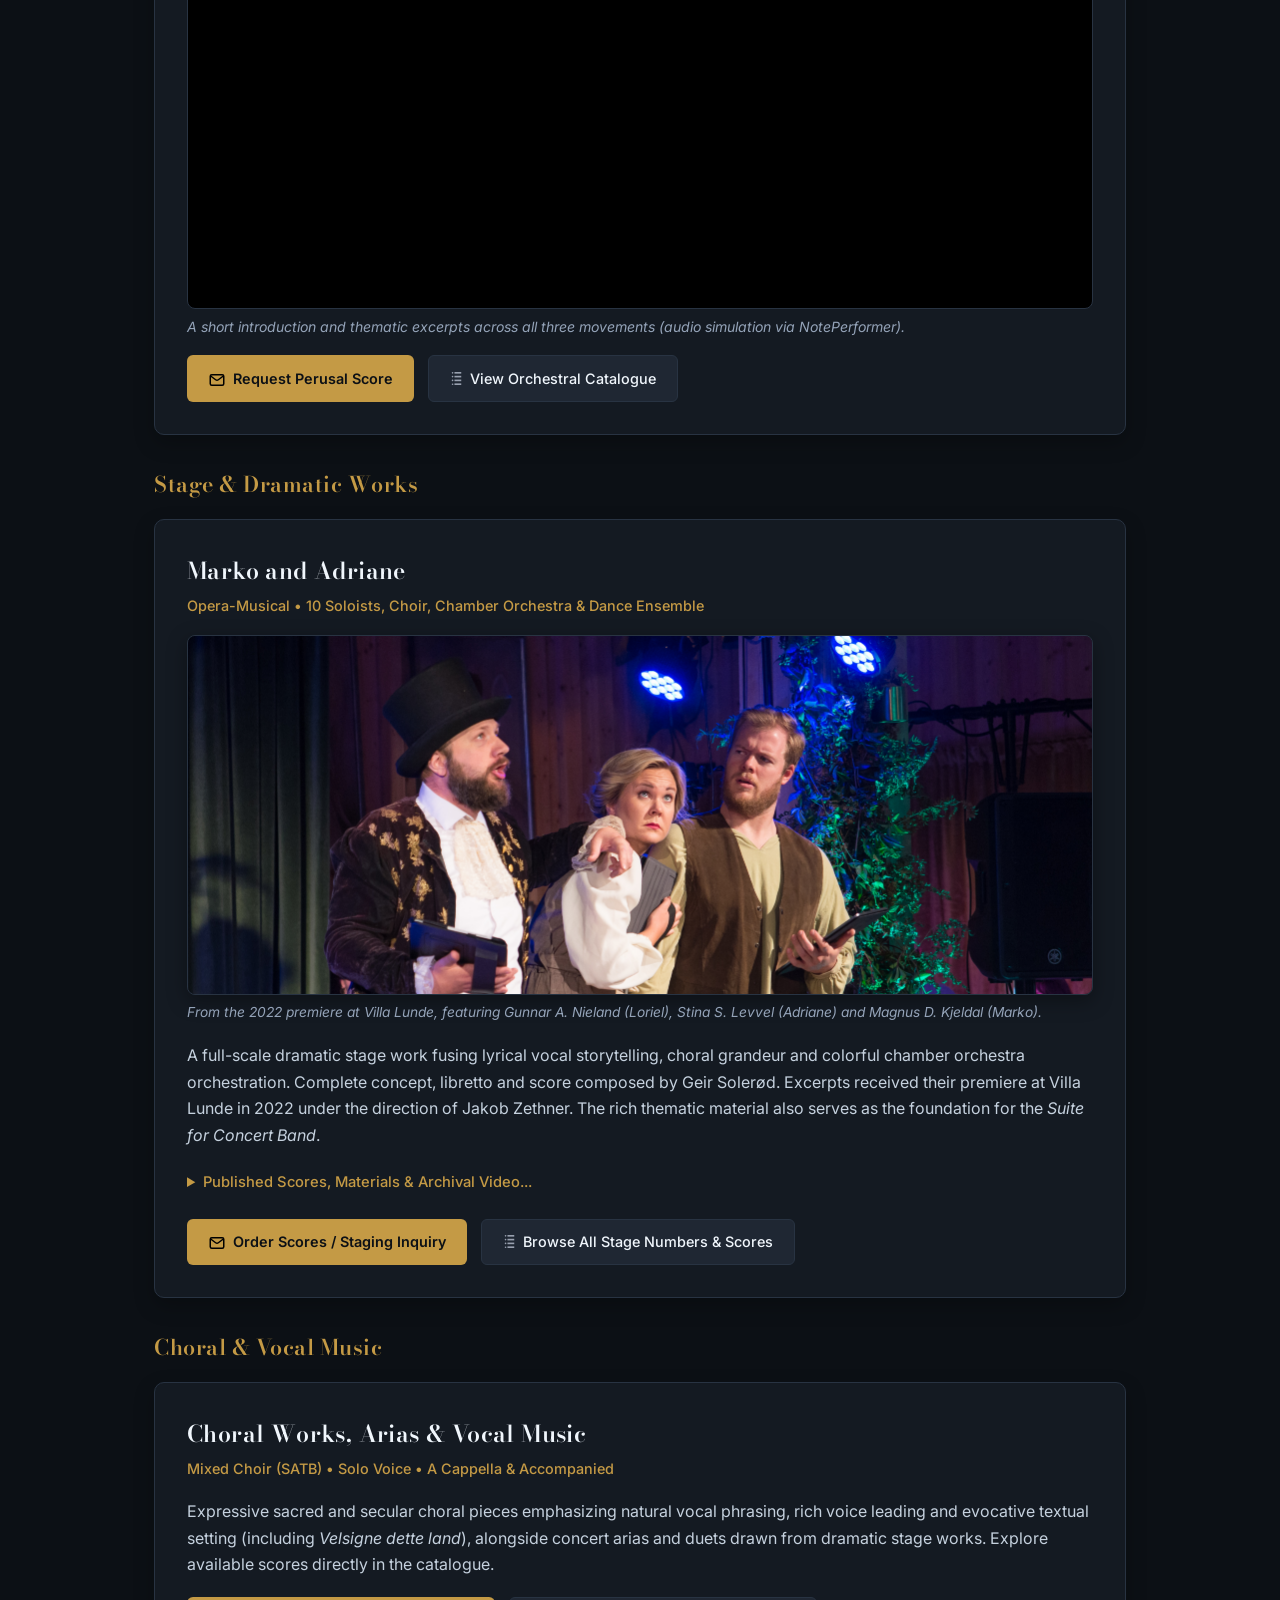
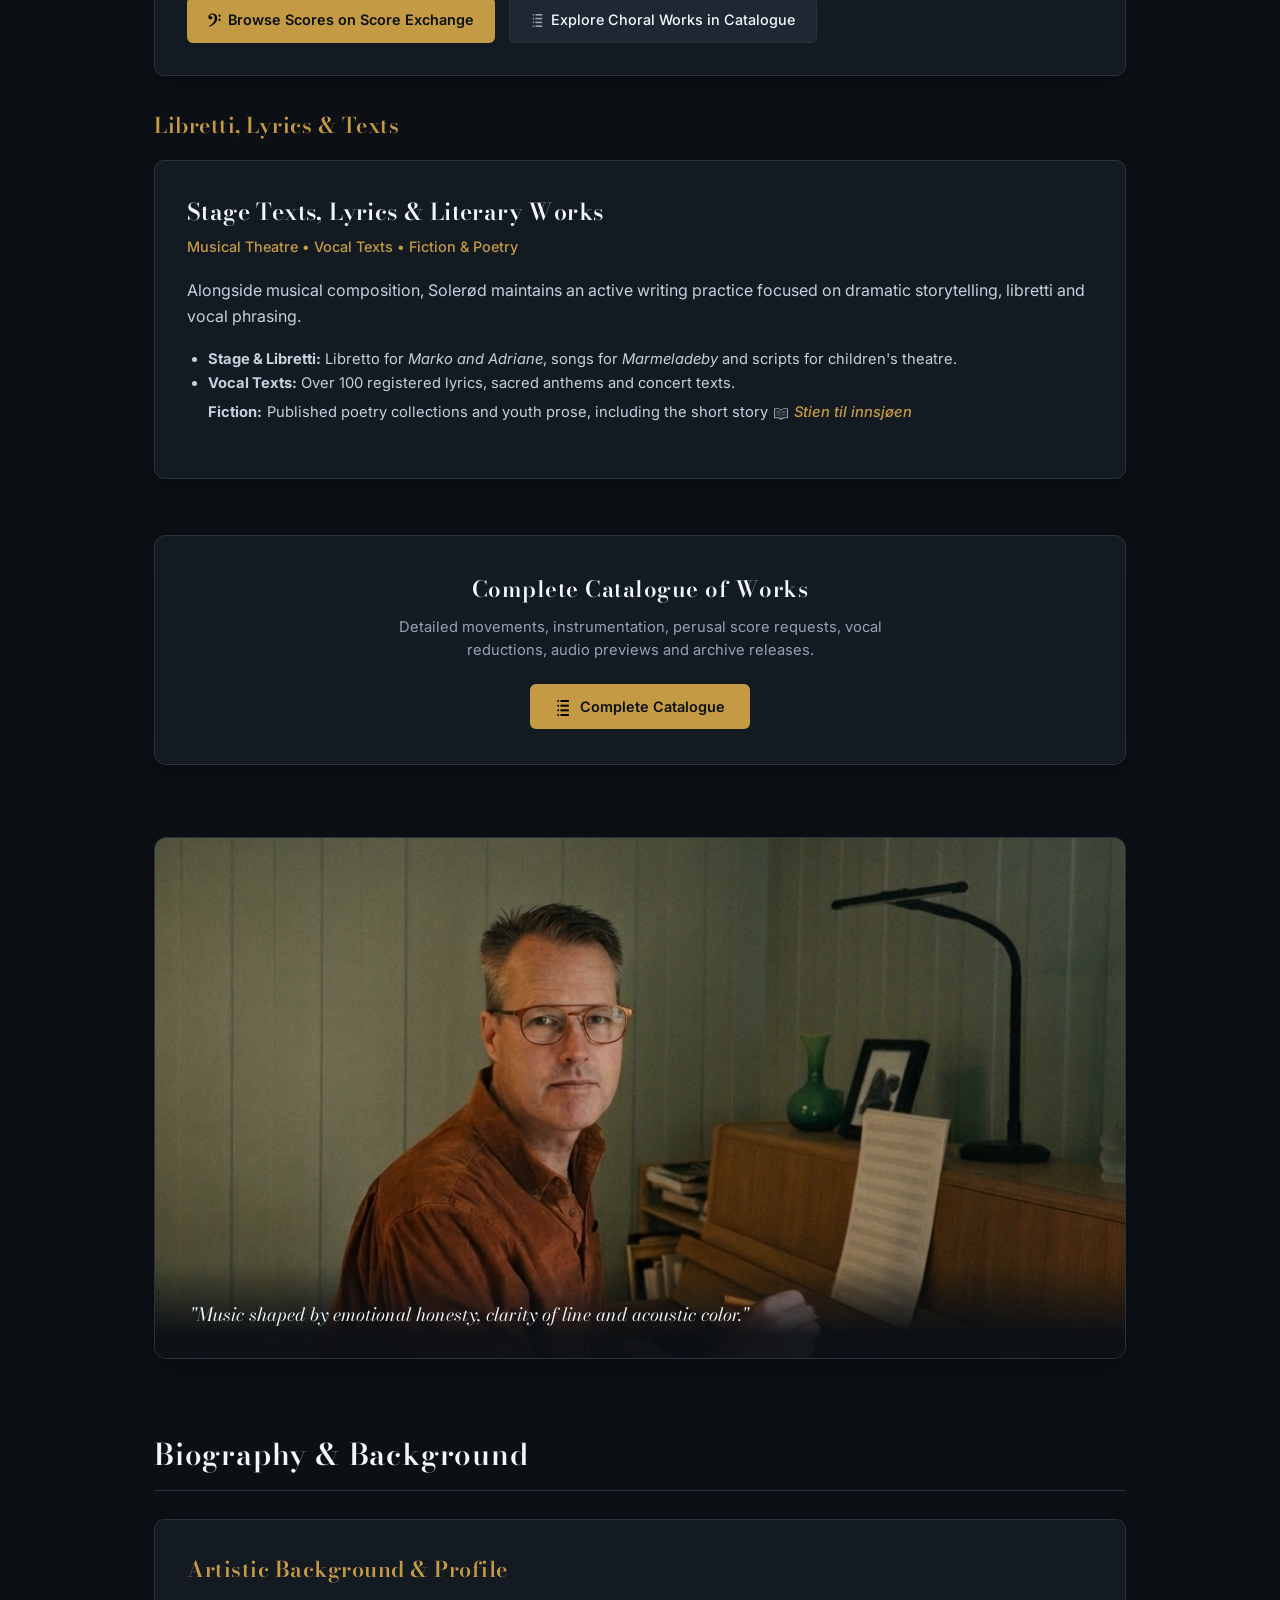
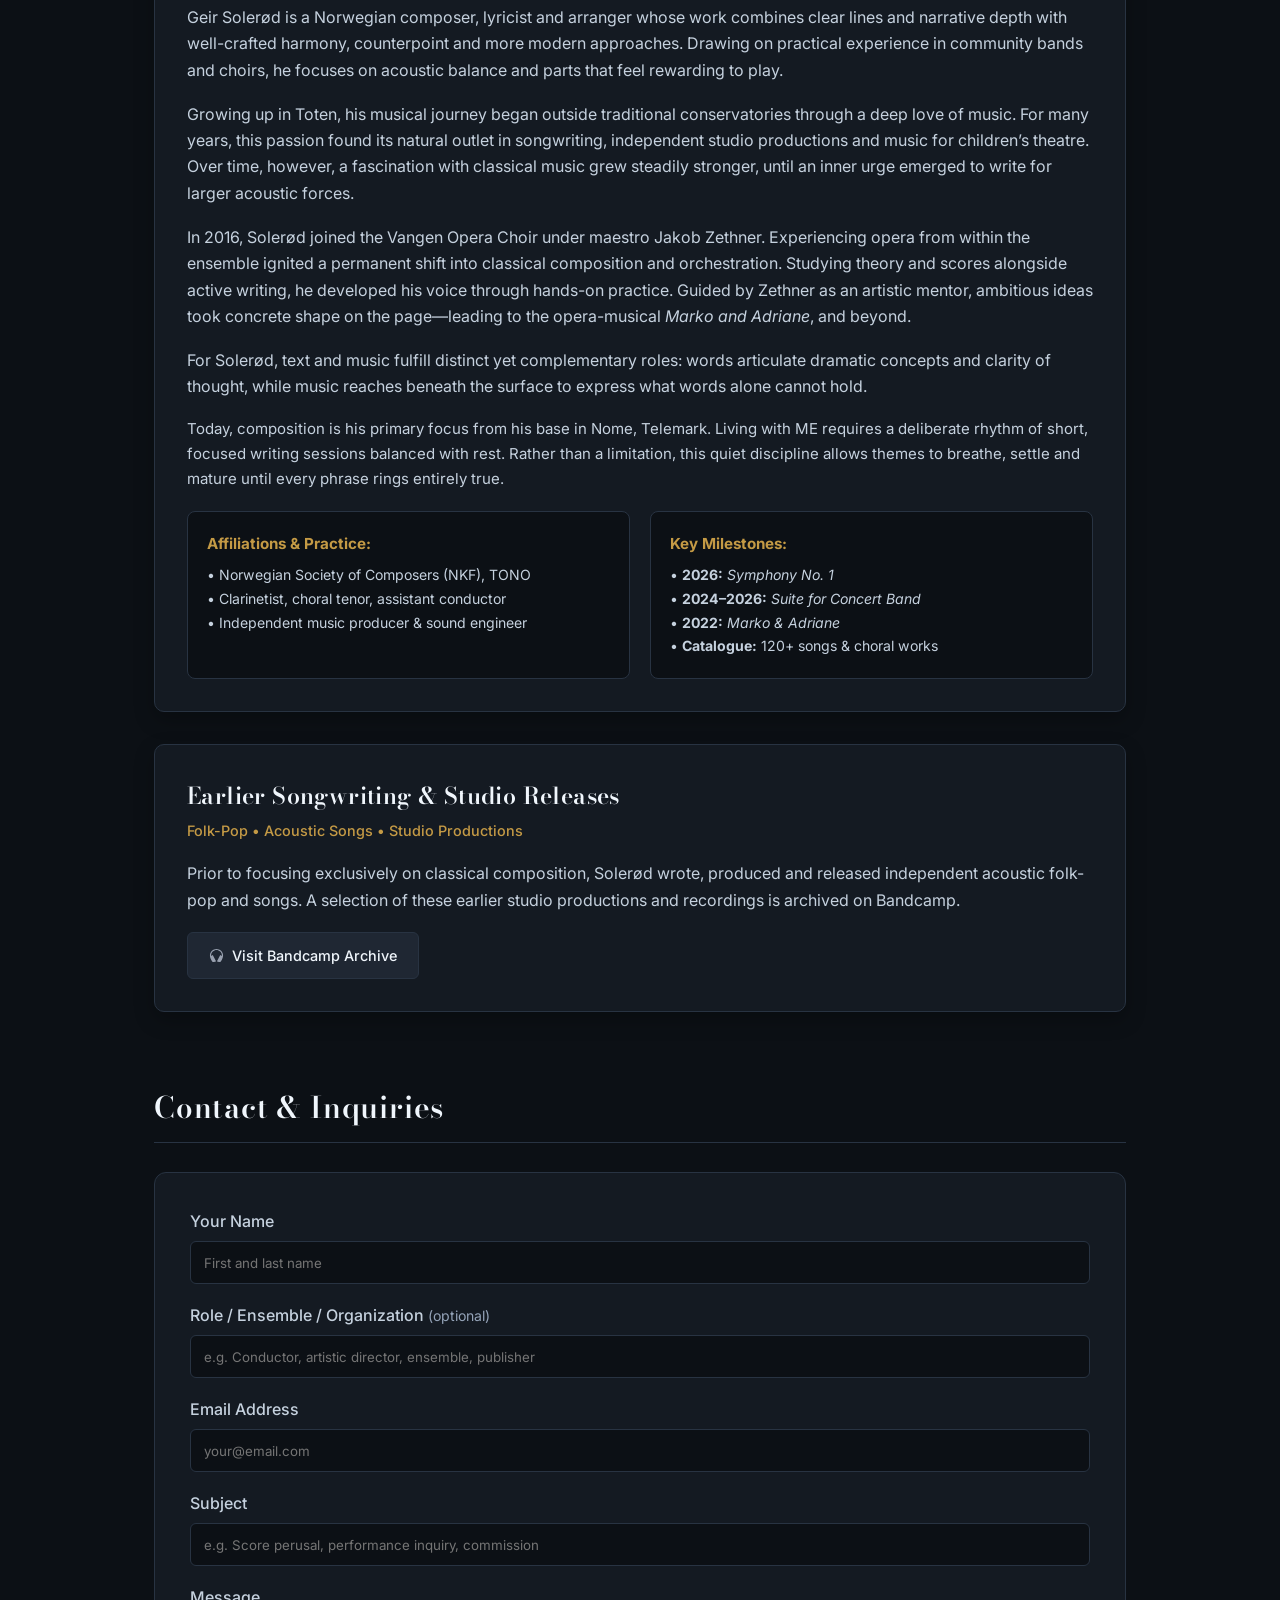
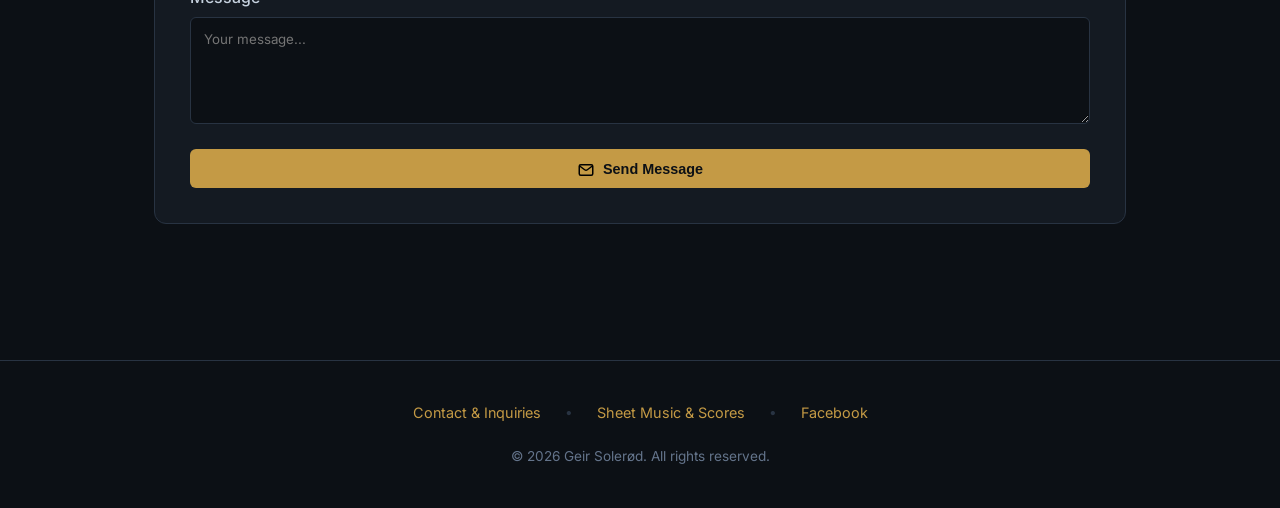
==== commit 7628f9ed: "Oppdatering av nettside via batch-skript" ====
--- a/index.html
+++ b/index.html
@@ -646,12 +646,51 @@
             </div>
         </section>
 
-        <!-- Latest News -->
+<!-- Latest News -->
         <section id="news" class="latest-news-section">
             <h2>Latest News</h2>
 
             <div id="latest-news-grid" class="latest-news-grid">
-                <!-- Sakene tegnes inn automatisk via JavaScript -->
+<!-- START_NEWS_FEED -->
+                <article class="news-card-compact has-thumb">
+                    <div class="news-card-inner">
+                        
+                    <a href="/news/2026/jordens-elementer.html" class="news-card-thumb-link">
+                        <img src="https://raw.githubusercontent.com/geirsoler/website-news/main/images/Jordens elementer_thumb.jpg" alt="Jordens elementer for kor (SATB) og piano" class="news-card-thumb-img">
+                    </a>
+                        <div class="news-card-content">
+                            <div class="news-meta-row">
+                                <span class="news-tag">Choir</span>
+                                <span class="news-date">2026-10-11</span>
+                            </div>
+                            <h3><a href="/news/2026/jordens-elementer.html">Jordens elementer for kor (SATB) og piano</a></h3>
+                            <p>Ny konsertutgave for blandakor (SATB) og piano hentet fra operamusikalen Marko og Adriane. Noter er nå publisert på Score Exchange sammen med en score-video.</p>
+                            <div>
+                                <a href="/news/2026/jordens-elementer.html" class="read-more">Read more</a>
+                            </div>
+                        </div>
+                    </div>
+                </article>
+                <article class="news-card-compact has-thumb">
+                    <div class="news-card-inner">
+                        
+                    <a href="/news/2026/victorys-desolation.html" class="news-card-thumb-link">
+                        <img src="https://raw.githubusercontent.com/geirsoler/website-news/main/images/Victory's Desolation_ Thumb.jpg" alt="«Victory's Desolation» Published for Concert Band" class="news-card-thumb-img">
+                    </a>
+                        <div class="news-card-content">
+                            <div class="news-meta-row">
+                                <span class="news-tag">Concert Band</span>
+                                <span class="news-date">2026-09-16</span>
+                            </div>
+                            <h3><a href="/news/2026/victorys-desolation.html">«Victory's Desolation» Published for Concert Band</a></h3>
+                            <p>Movement III from Suite for Concert Band is now available with full score, parts, and score video.</p>
+                            <div>
+                                <a href="/news/2026/victorys-desolation.html" class="read-more">Read more</a>
+                            </div>
+                        </div>
+                    </div>
+                </article>
+<!-- END_NEWS_FEED -->
             </div>
 
             <div class="news-more-wrap" style="display: flex; justify-content: center; gap: 0.9rem; flex-wrap: wrap;">
@@ -661,59 +700,6 @@
                 </a>
             </div>
         </section>
-
-        <script src="js/news-loader.js"></script>
-        <script>
-        async function renderLatestNews() {
-            const items = await fetchNews();
-            const container = document.getElementById('latest-news-grid');
-            if (!container) return;
-
-            const latest = items.slice(0, 2);
-
-            container.innerHTML = latest.map(item => {
-                let rawThumb = item.thumb || item.image;
-                let thumbUrl = '';
-
-                if (rawThumb) {
-                    thumbUrl = rawThumb.startsWith('http')
-                        ? rawThumb
-                        : `https://raw.githubusercontent.com/geirsoler/website-news/main${rawThumb.startsWith('/') ? '' : '/'}${rawThumb}`;
-                }
-
-                // Hent ut �rstall for statisk URL
-                const year = (item.date && item.date.match(/^\d{4}/)) ? item.date.slice(0, 4) : '2026';
-                const articleUrl = `/news/${year}/${encodeURIComponent(item.id)}.html`;
-
-                const thumbHtml = thumbUrl ? `
-                    <a href="${articleUrl}" class="news-card-thumb-link">
-                        <img src="${thumbUrl}" alt="${item.title}" class="news-card-thumb-img">
-                    </a>
-                ` : '';
-
-                return `
-                    <article class="news-card-compact ${thumbUrl ? 'has-thumb' : 'no-thumb'}">
-                        <div class="news-card-inner">
-                            ${thumbHtml}
-                            <div class="news-card-content">
-                                <div class="news-meta-row">
-                                    <span class="news-tag">${item.category || 'Update'}</span>
-                                    <span class="news-date">${item.date || ''}</span>
-                                </div>
-                                <h3><a href="${articleUrl}">${item.title}</a></h3>
-                                <p>${item.teaser || ''}</p>
-                                <div>
-                                    <a href="${articleUrl}" class="read-more">Read more</a>
-                                </div>
-                            </div>
-                        </div>
-                    </article>
-                `;
-            }).join('');
-        }
-
-        renderLatestNews();
-        </script>
 
         <!-- Selected Works / Catalogue -->
         <section id="works">
@@ -976,7 +962,7 @@
         <!-- Contact Form -->
         <section id="contact">
             <h2>Contact &amp; Inquiries</h2>
-            <form name="contact" method="POST" data-netlify="true" action="/thanks.html">
+            <form name="contact" method="POST" data-netlify="true" action="thanks.html">
                 <input type="hidden" name="form-name" value="contact" />
                 <div>
                     <label for="name" style="display:block; margin-bottom:0.4rem; font-weight:500;">Your Name</label>
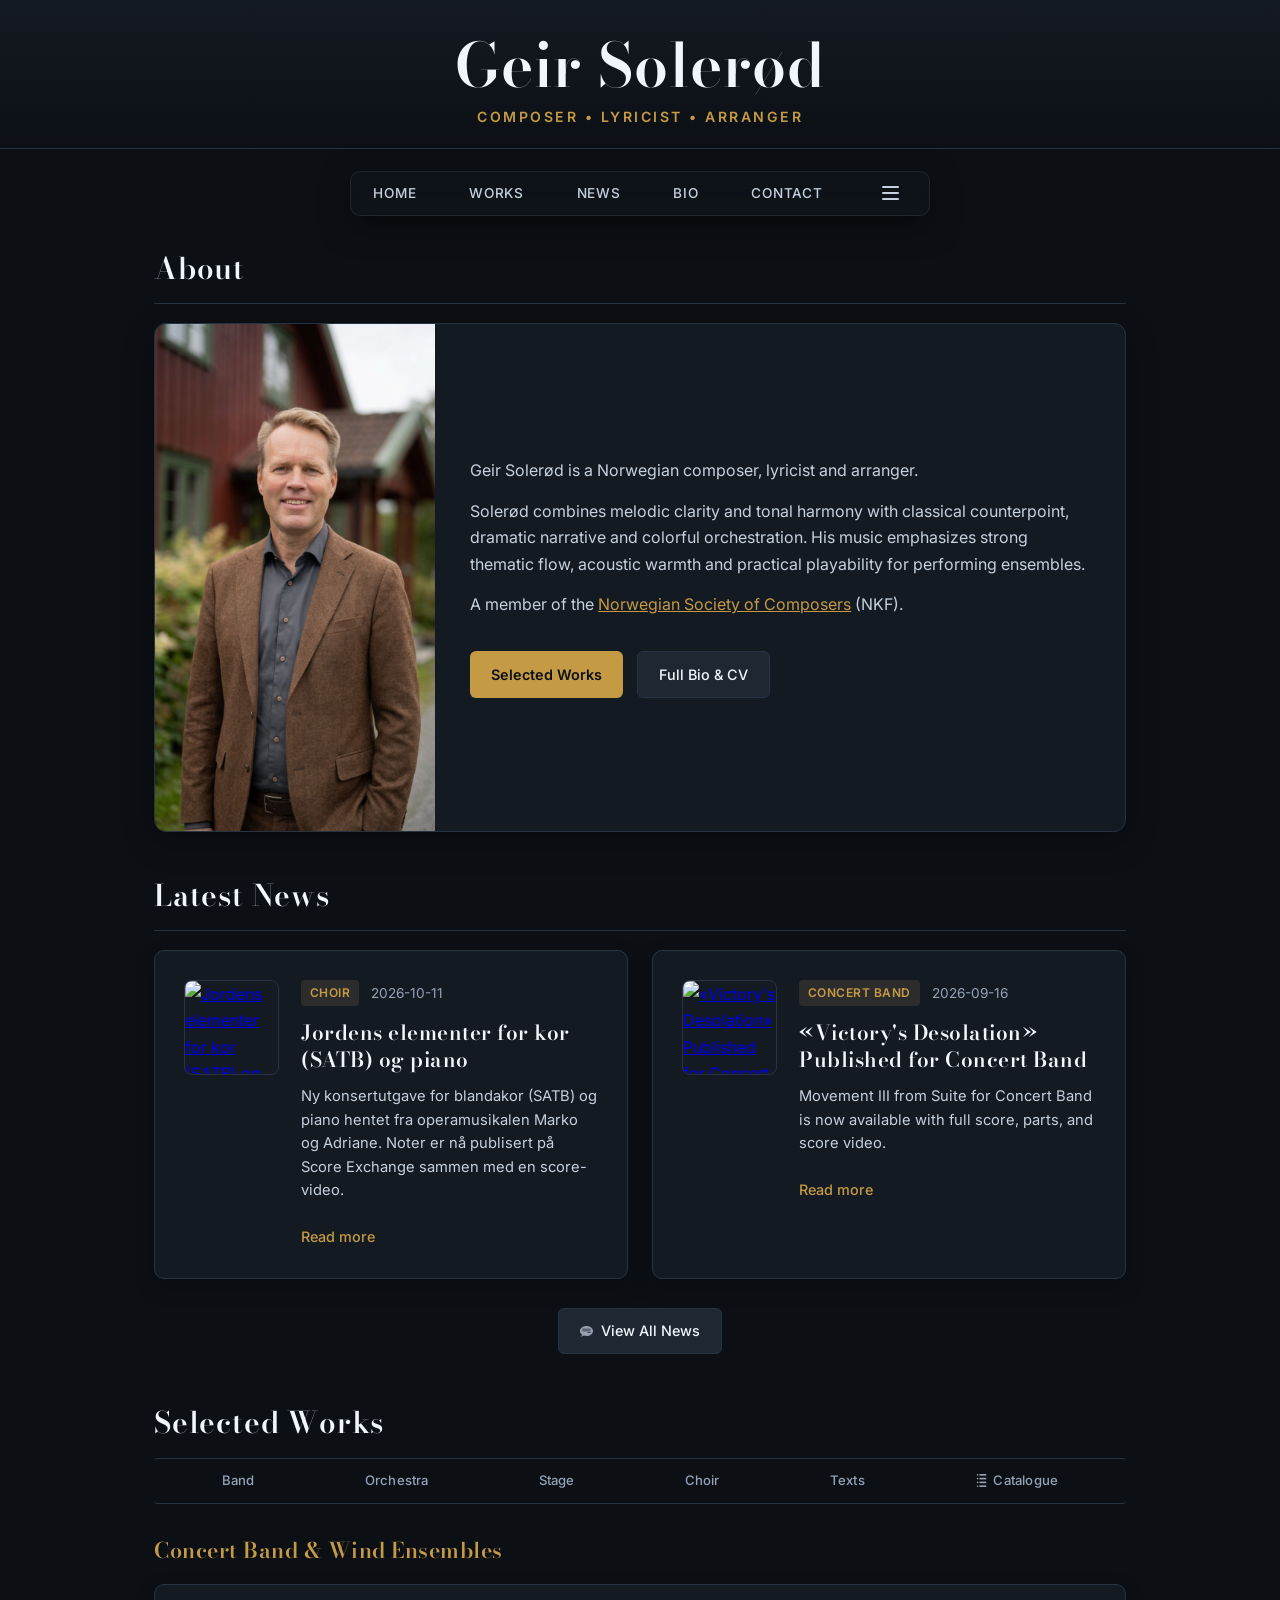
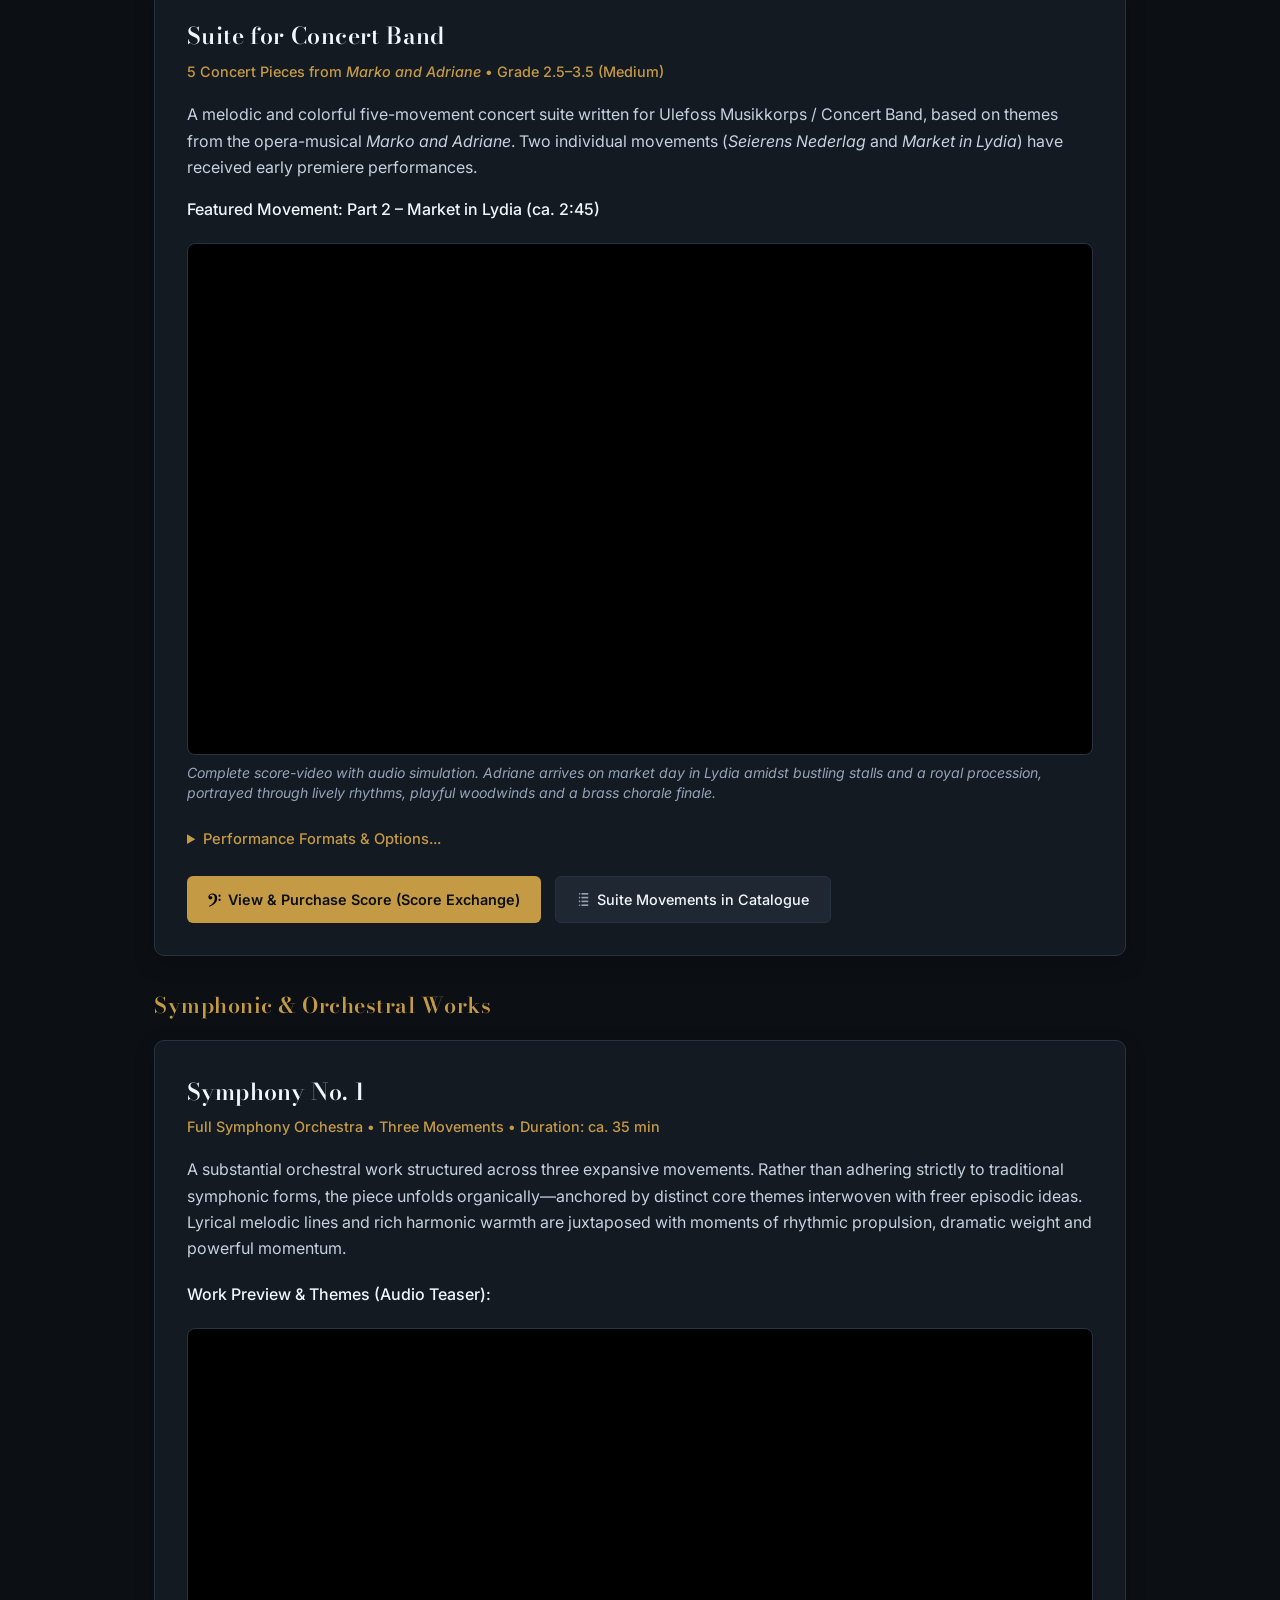
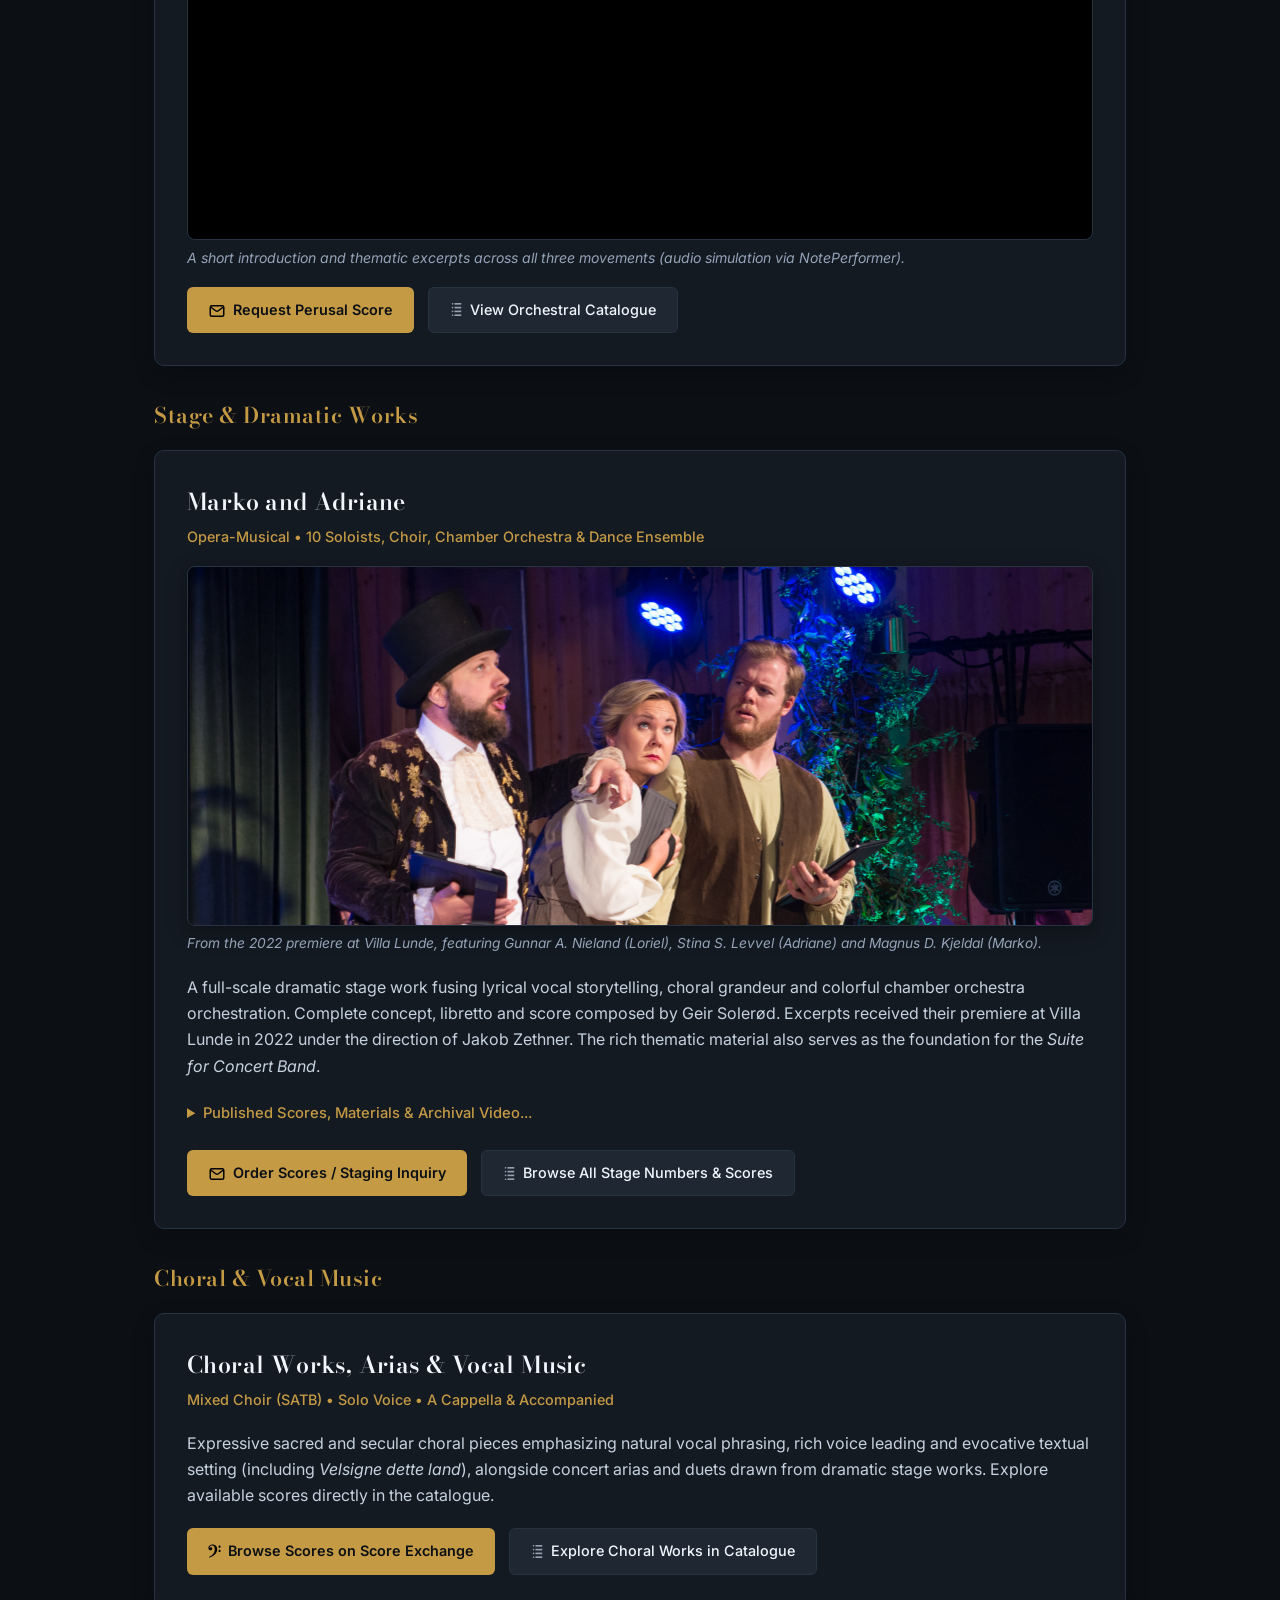
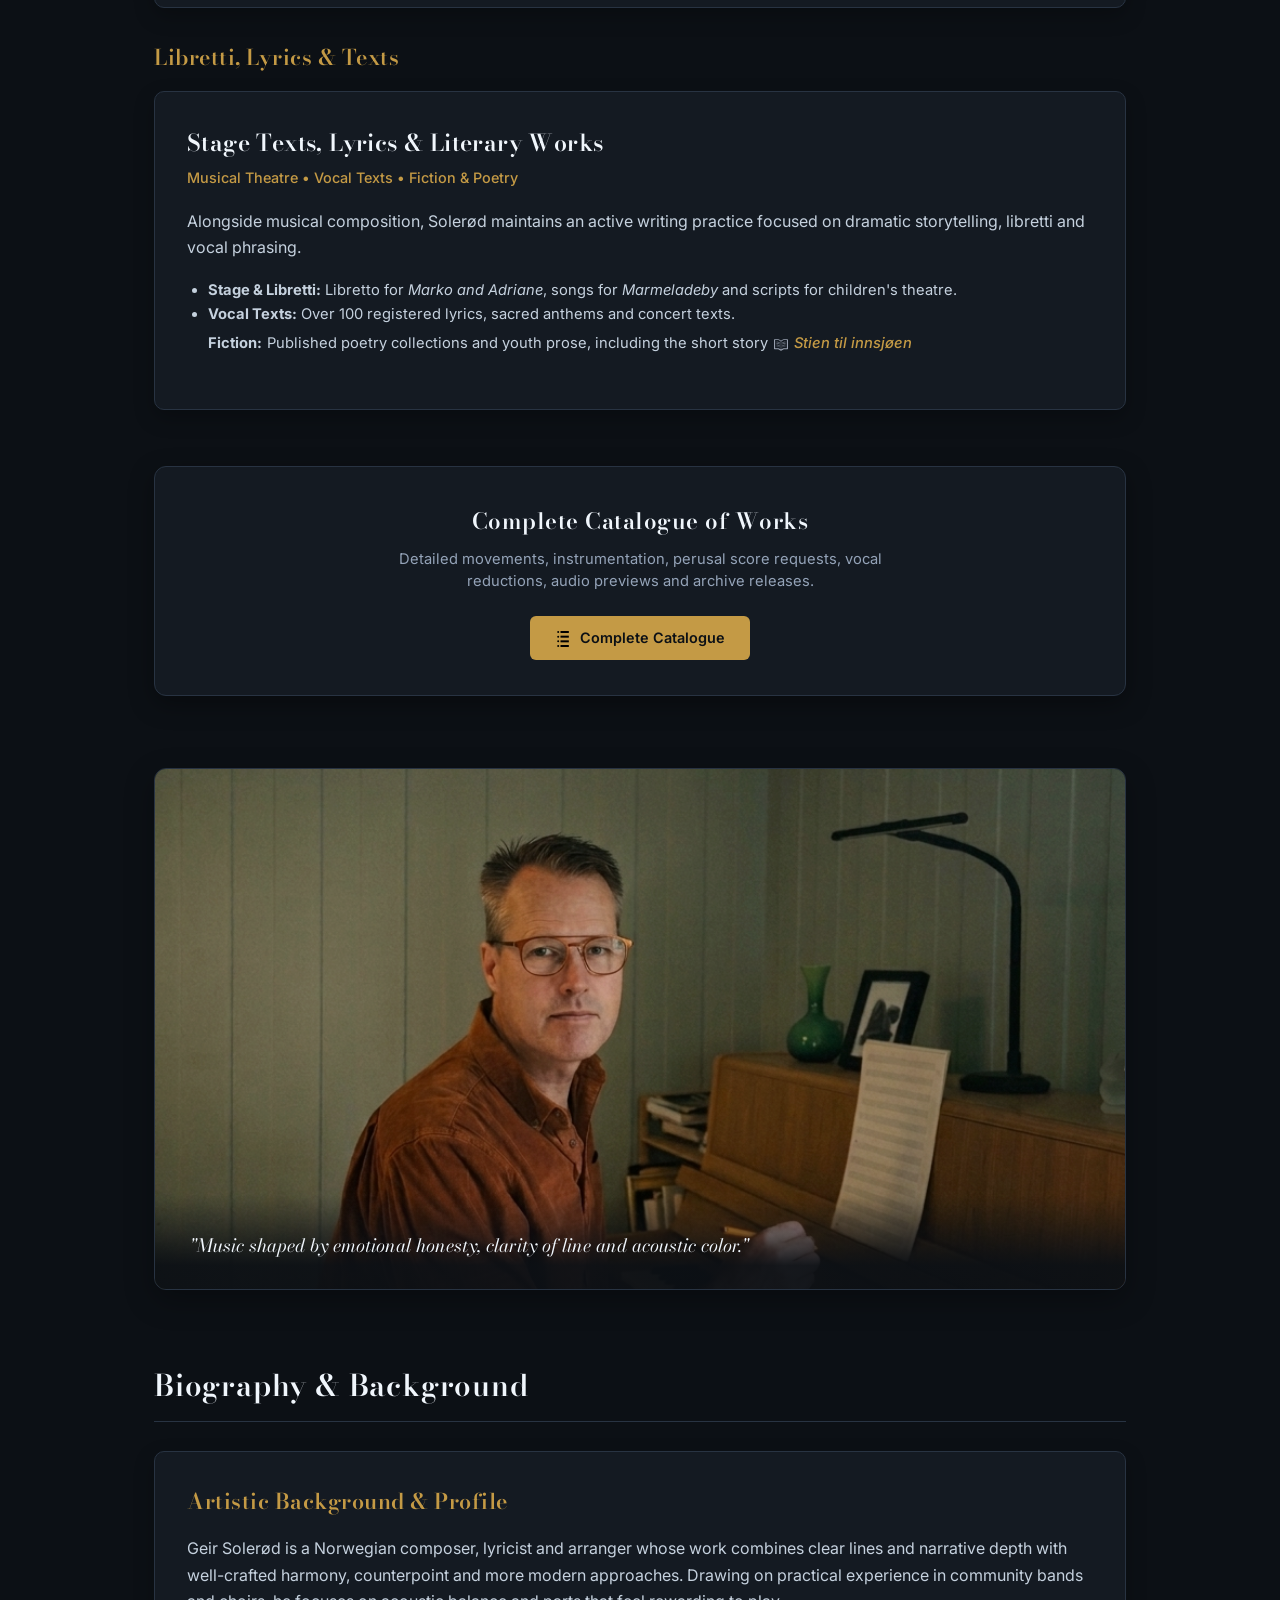
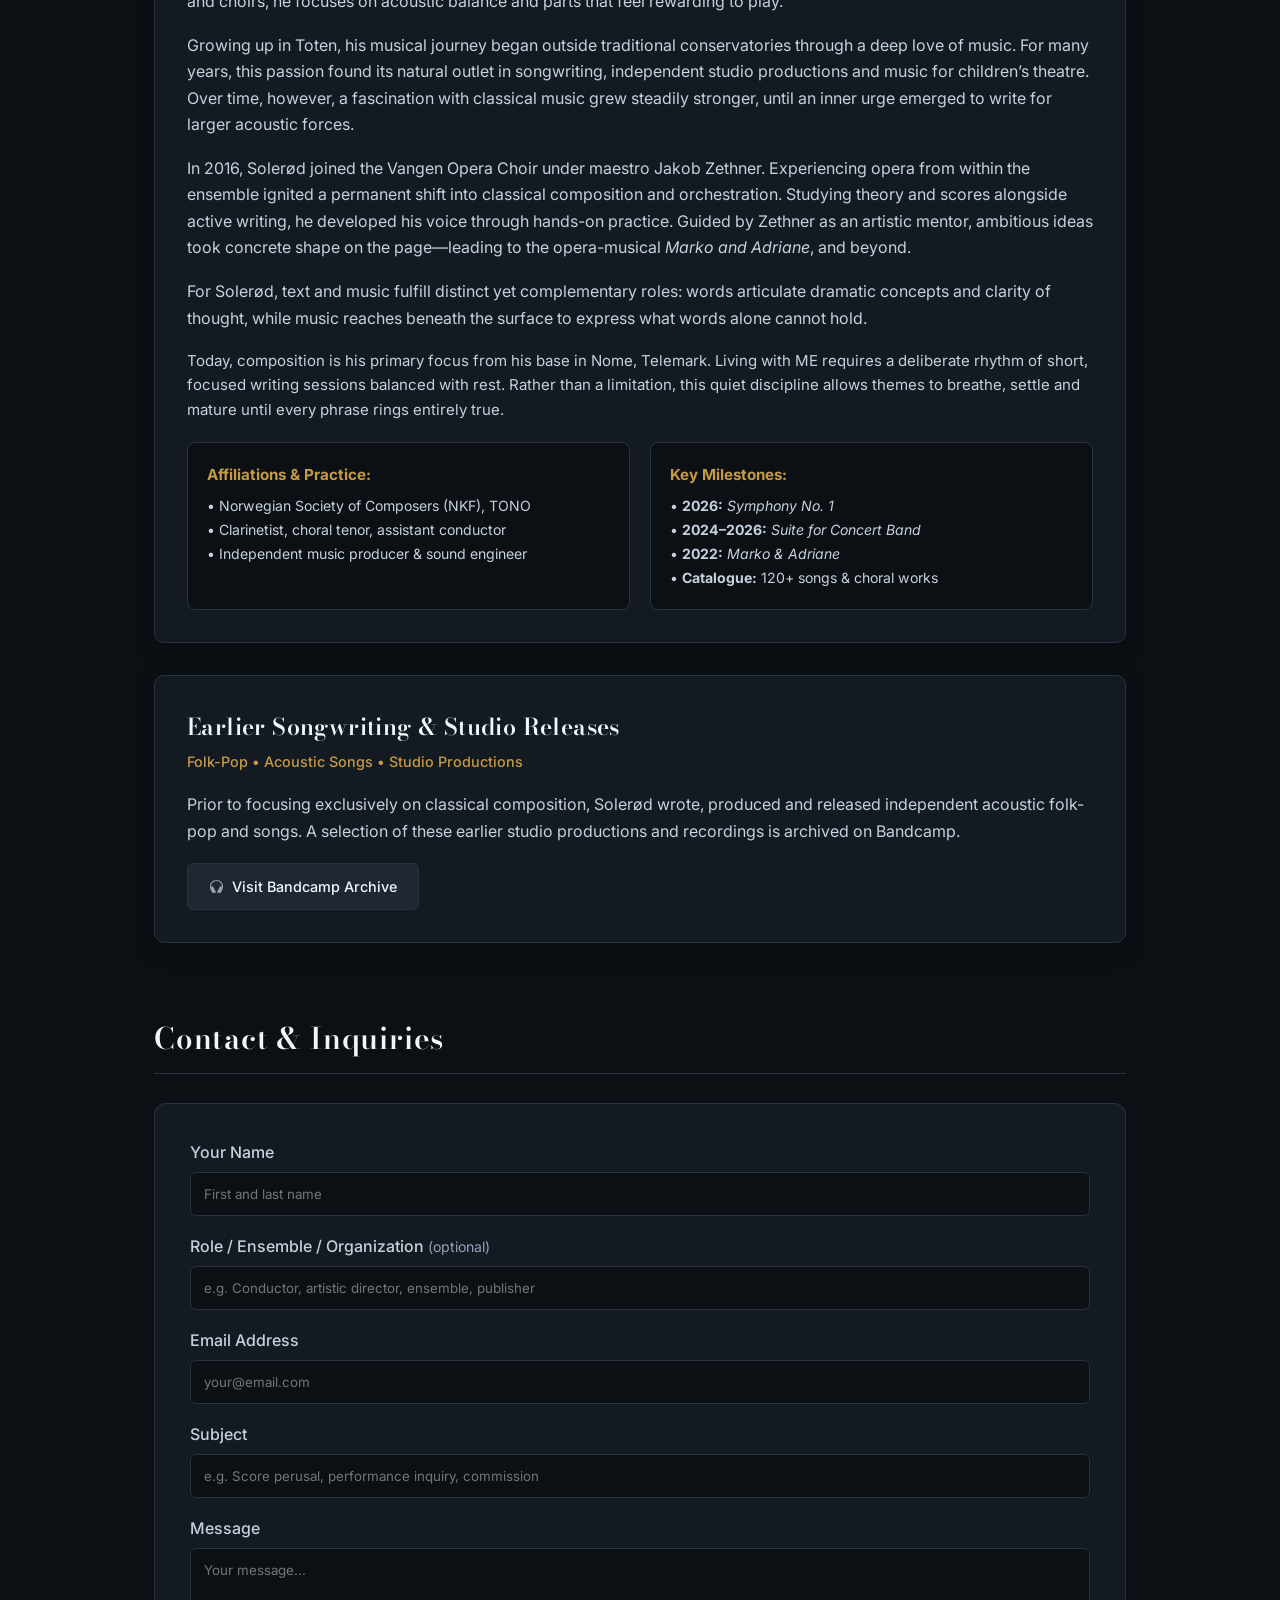
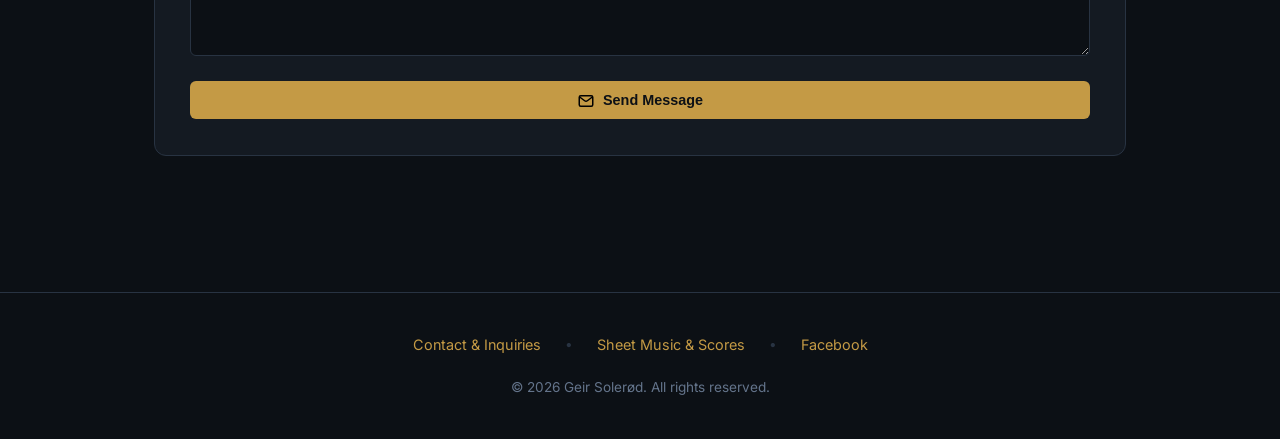
==== commit 04190793: "Oppdatering av nettside via batch-skript" ====
--- a/index.html
+++ b/index.html
@@ -102,6 +102,23 @@
 
         section {
             margin-bottom: 4.5rem;
+        }
+
+        /* Strammere avstander for Latest News på forsiden */
+        #about {
+            margin-bottom: 2.5rem;
+        }
+
+        .latest-news-section {
+            margin-bottom: 2.8rem;
+        }
+
+        .latest-news-section h2 {
+            margin-bottom: 1.2rem;
+        }
+
+        .news-more-wrap {
+            margin-top: 1.2rem;
         }
 
         section,
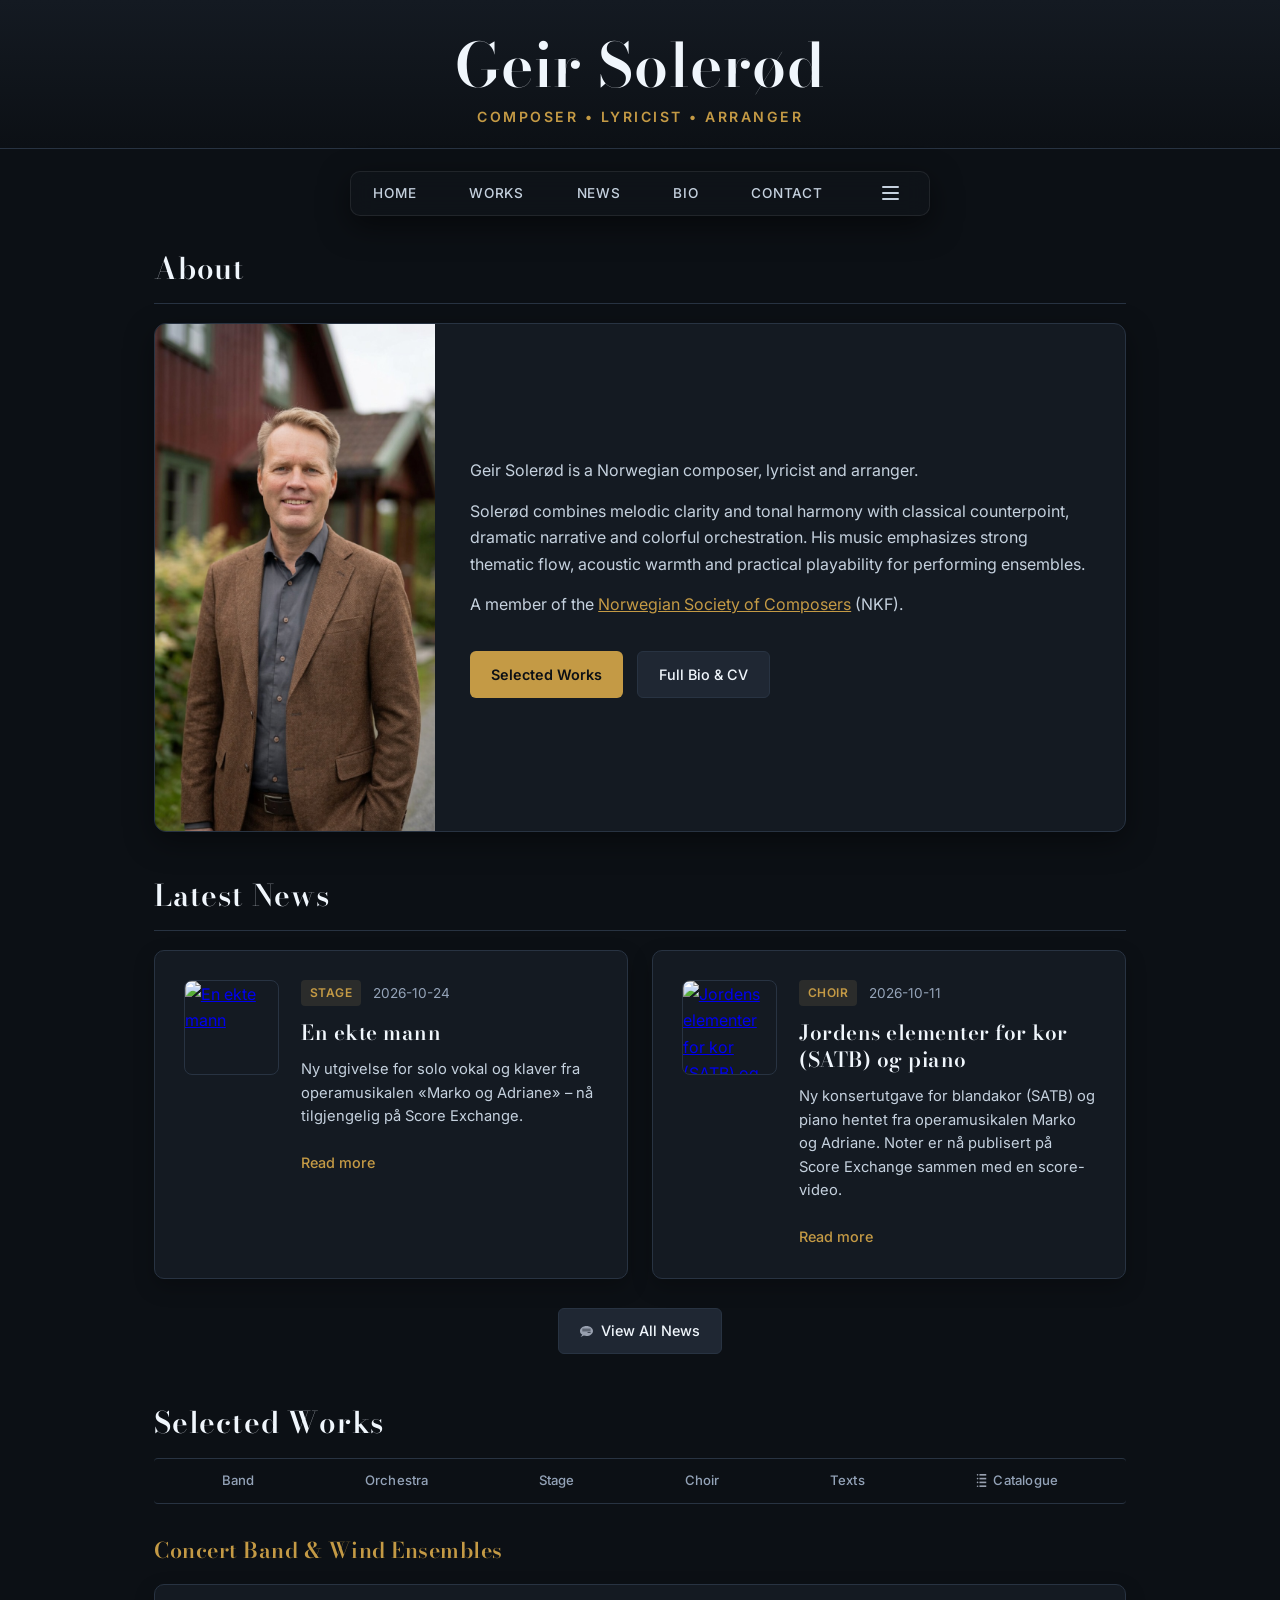
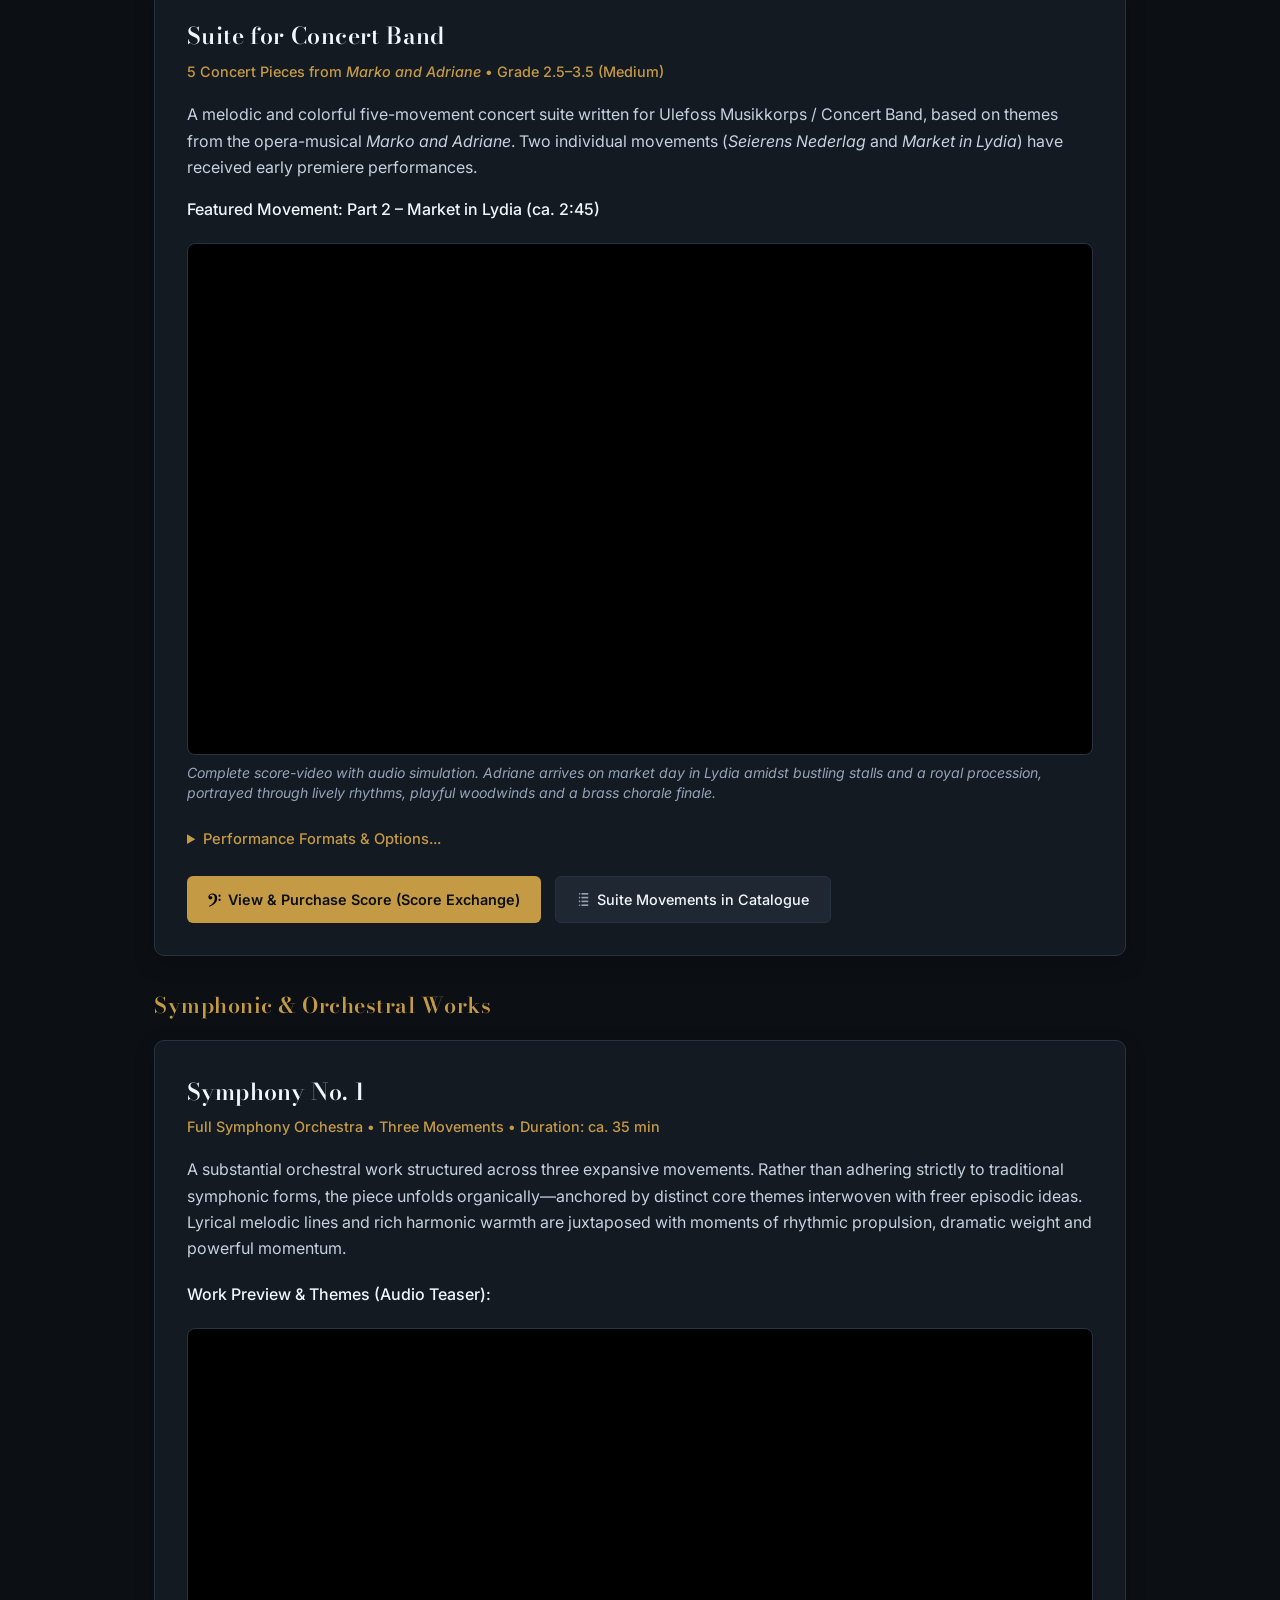
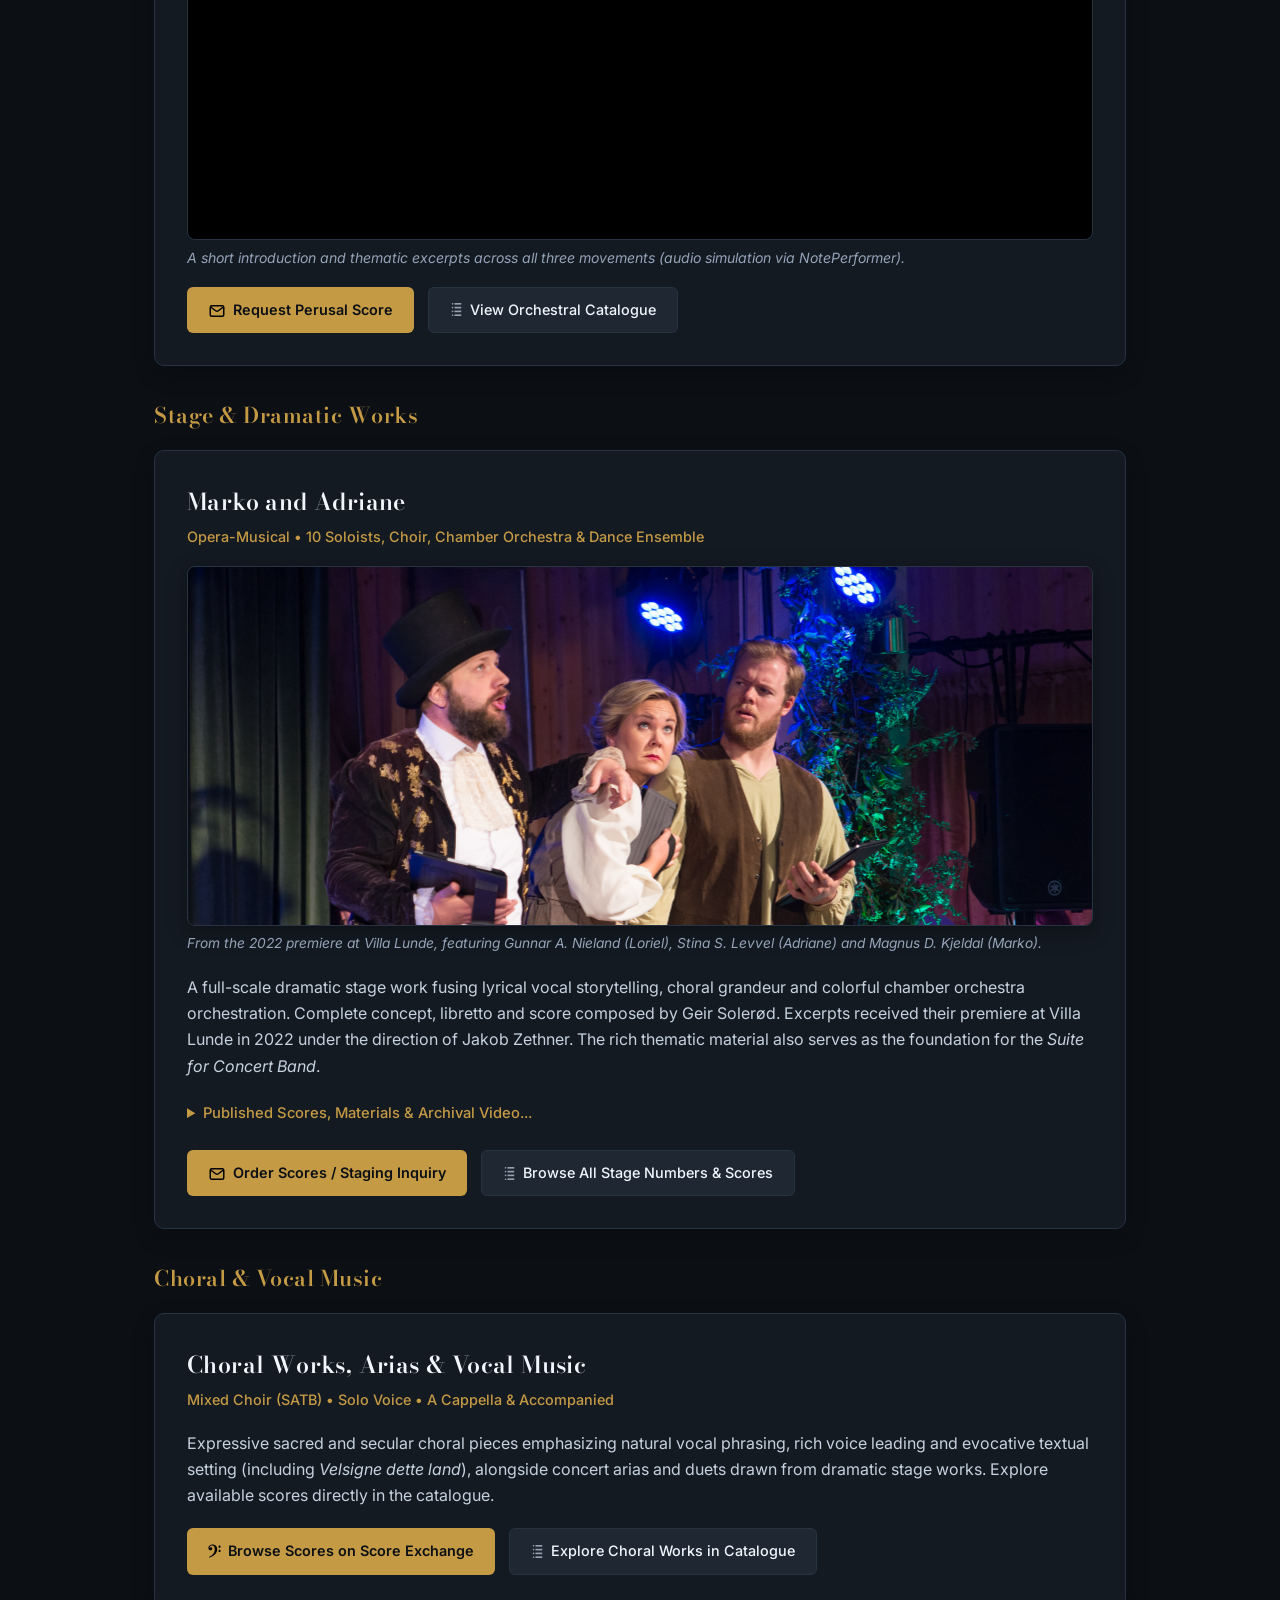
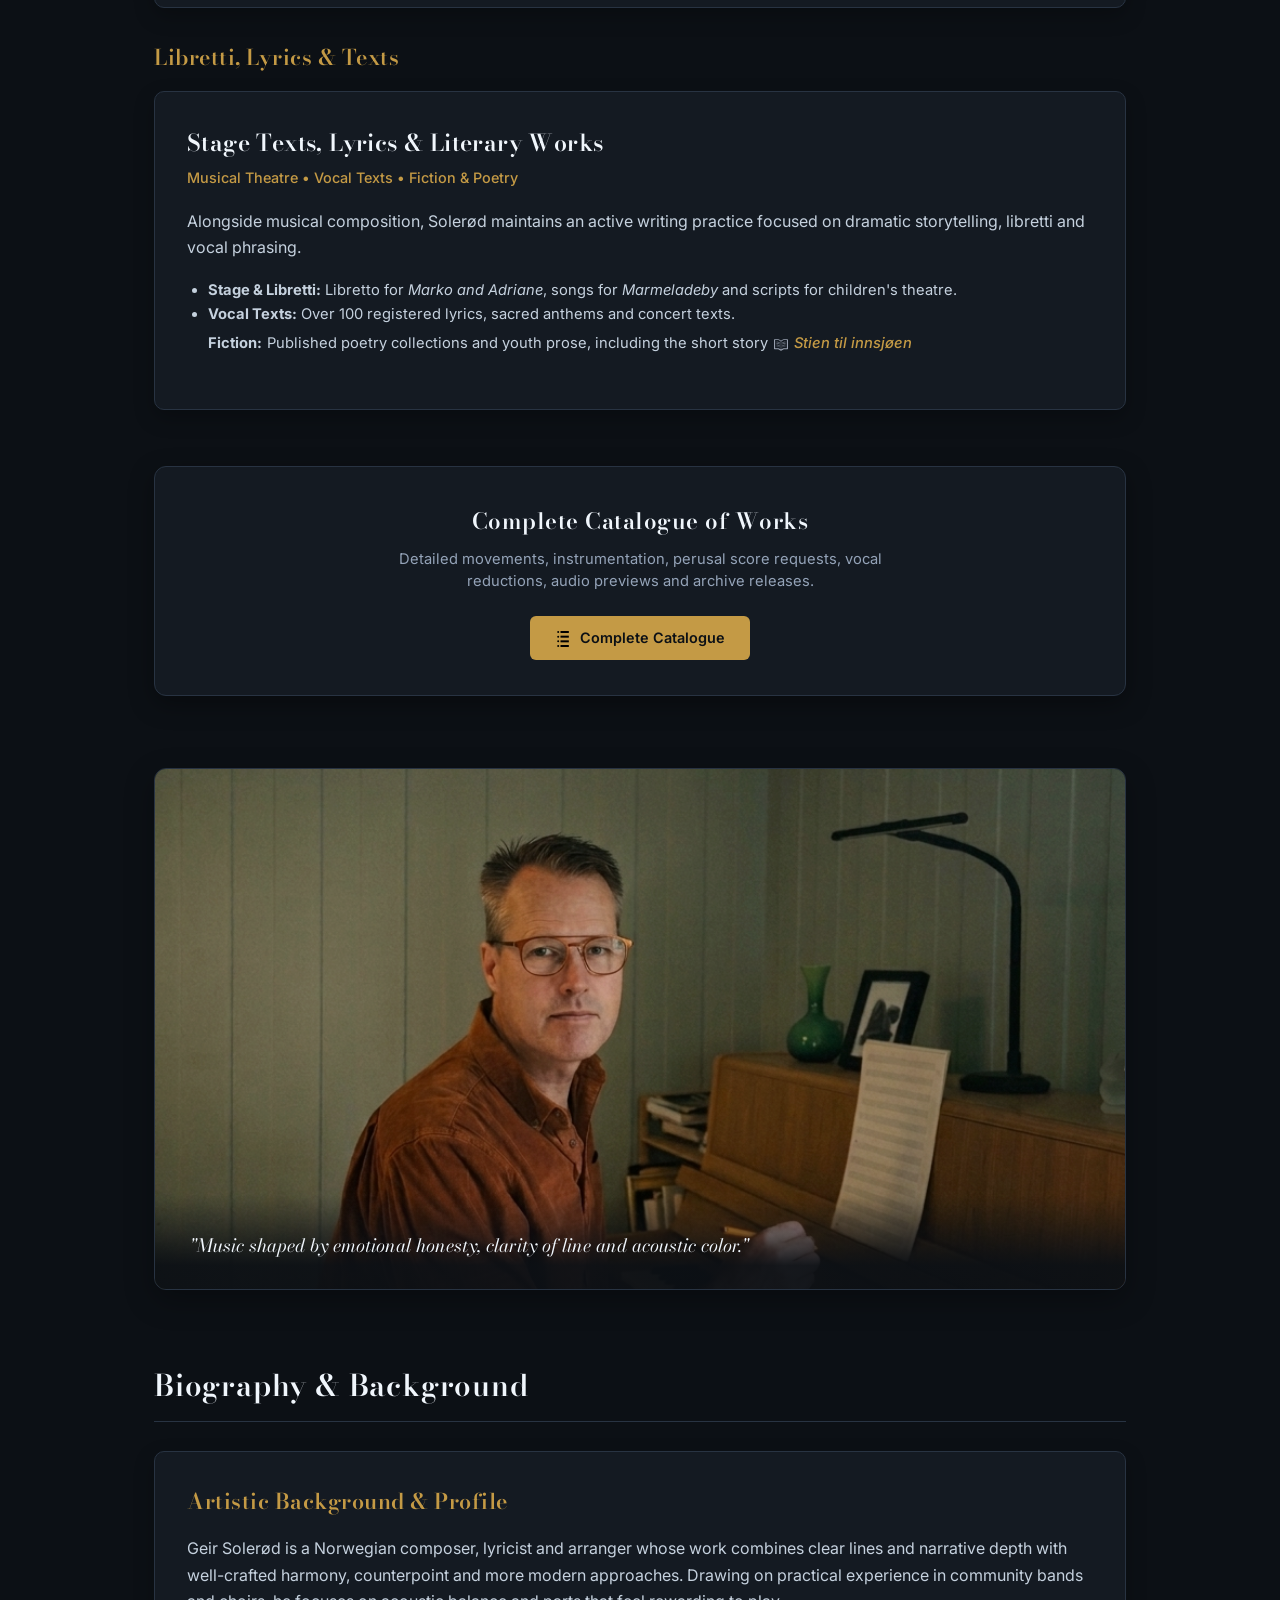
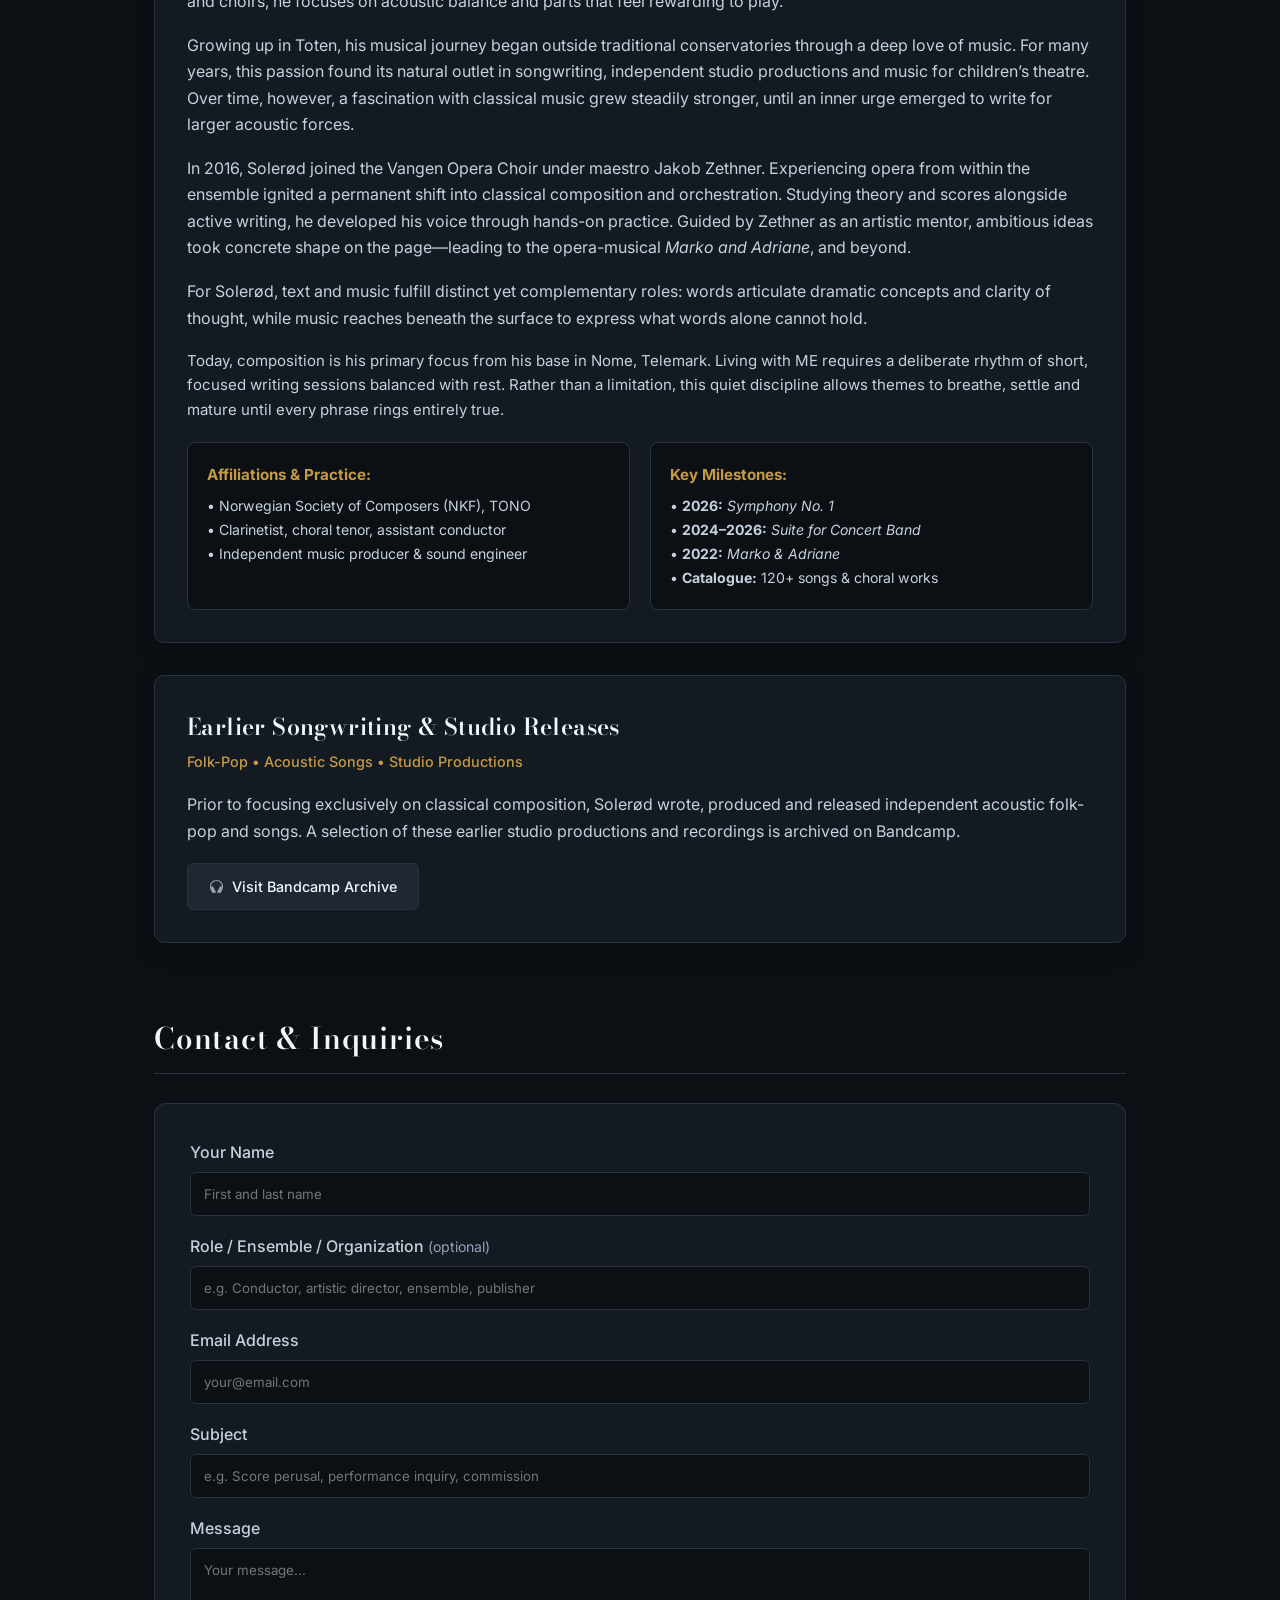
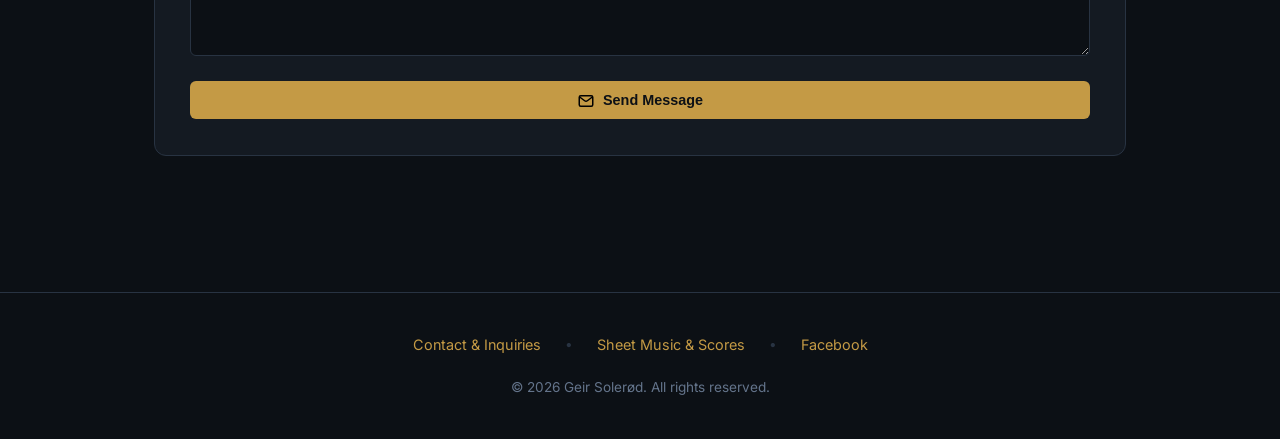
==== commit ad49be7b: "Oppdatering av nettside via batch-skript" ====
--- a/index.html
+++ b/index.html
@@ -672,6 +672,25 @@
                 <article class="news-card-compact has-thumb">
                     <div class="news-card-inner">
                         
+                    <a href="/news/2026/en-ekte-mann.html" class="news-card-thumb-link">
+                        <img src="https://raw.githubusercontent.com/geirsoler/website-news/main/images/En ekte mann_thumb.jpg" alt="En ekte mann" class="news-card-thumb-img">
+                    </a>
+                        <div class="news-card-content">
+                            <div class="news-meta-row">
+                                <span class="news-tag">Stage</span>
+                                <span class="news-date">2026-10-24</span>
+                            </div>
+                            <h3><a href="/news/2026/en-ekte-mann.html">En ekte mann</a></h3>
+                            <p>Ny utgivelse for solo vokal og klaver fra operamusikalen «Marko og Adriane» – nå tilgjengelig på Score Exchange.</p>
+                            <div>
+                                <a href="/news/2026/en-ekte-mann.html" class="read-more">Read more</a>
+                            </div>
+                        </div>
+                    </div>
+                </article>
+                <article class="news-card-compact has-thumb">
+                    <div class="news-card-inner">
+                        
                     <a href="/news/2026/jordens-elementer.html" class="news-card-thumb-link">
                         <img src="https://raw.githubusercontent.com/geirsoler/website-news/main/images/Jordens elementer_thumb.jpg" alt="Jordens elementer for kor (SATB) og piano" class="news-card-thumb-img">
                     </a>
@@ -684,25 +703,6 @@
                             <p>Ny konsertutgave for blandakor (SATB) og piano hentet fra operamusikalen Marko og Adriane. Noter er nå publisert på Score Exchange sammen med en score-video.</p>
                             <div>
                                 <a href="/news/2026/jordens-elementer.html" class="read-more">Read more</a>
-                            </div>
-                        </div>
-                    </div>
-                </article>
-                <article class="news-card-compact has-thumb">
-                    <div class="news-card-inner">
-                        
-                    <a href="/news/2026/victorys-desolation.html" class="news-card-thumb-link">
-                        <img src="https://raw.githubusercontent.com/geirsoler/website-news/main/images/Victory's Desolation_ Thumb.jpg" alt="«Victory's Desolation» Published for Concert Band" class="news-card-thumb-img">
-                    </a>
-                        <div class="news-card-content">
-                            <div class="news-meta-row">
-                                <span class="news-tag">Concert Band</span>
-                                <span class="news-date">2026-09-16</span>
-                            </div>
-                            <h3><a href="/news/2026/victorys-desolation.html">«Victory's Desolation» Published for Concert Band</a></h3>
-                            <p>Movement III from Suite for Concert Band is now available with full score, parts, and score video.</p>
-                            <div>
-                                <a href="/news/2026/victorys-desolation.html" class="read-more">Read more</a>
                             </div>
                         </div>
                     </div>
